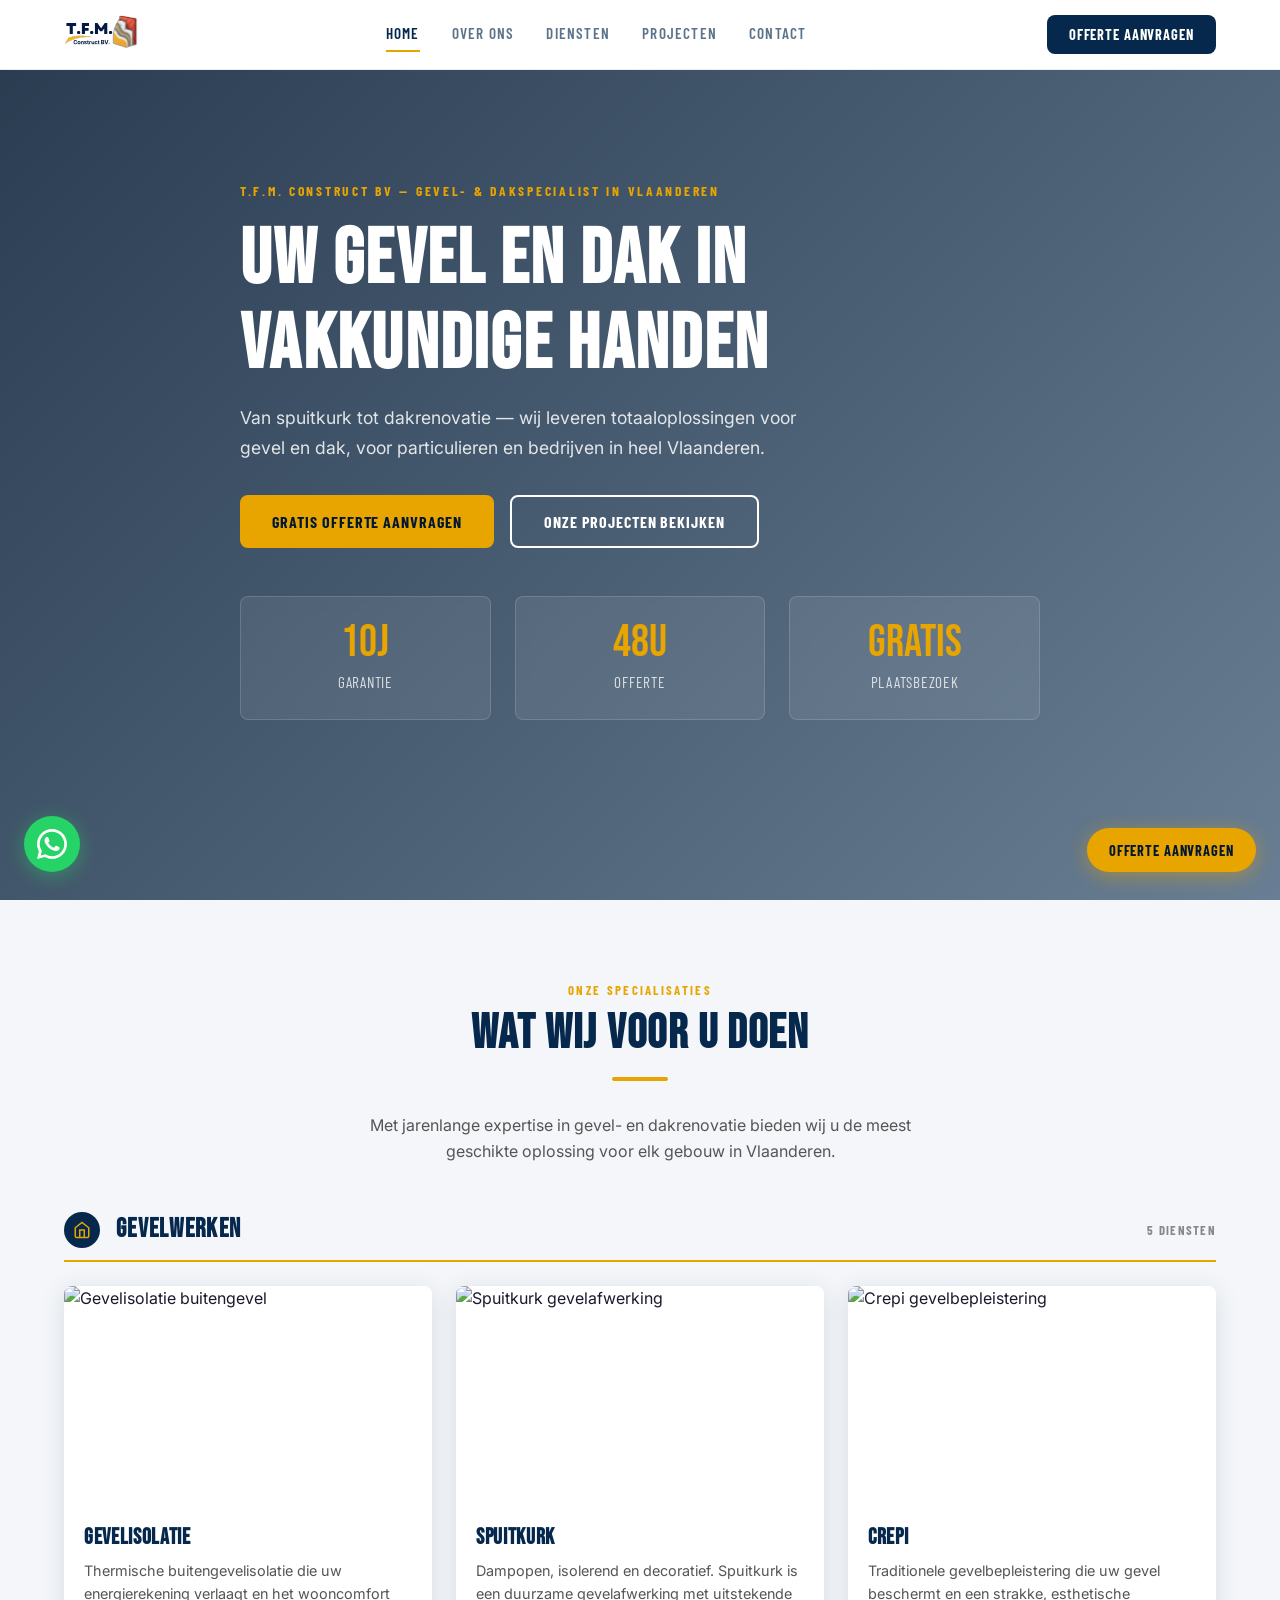
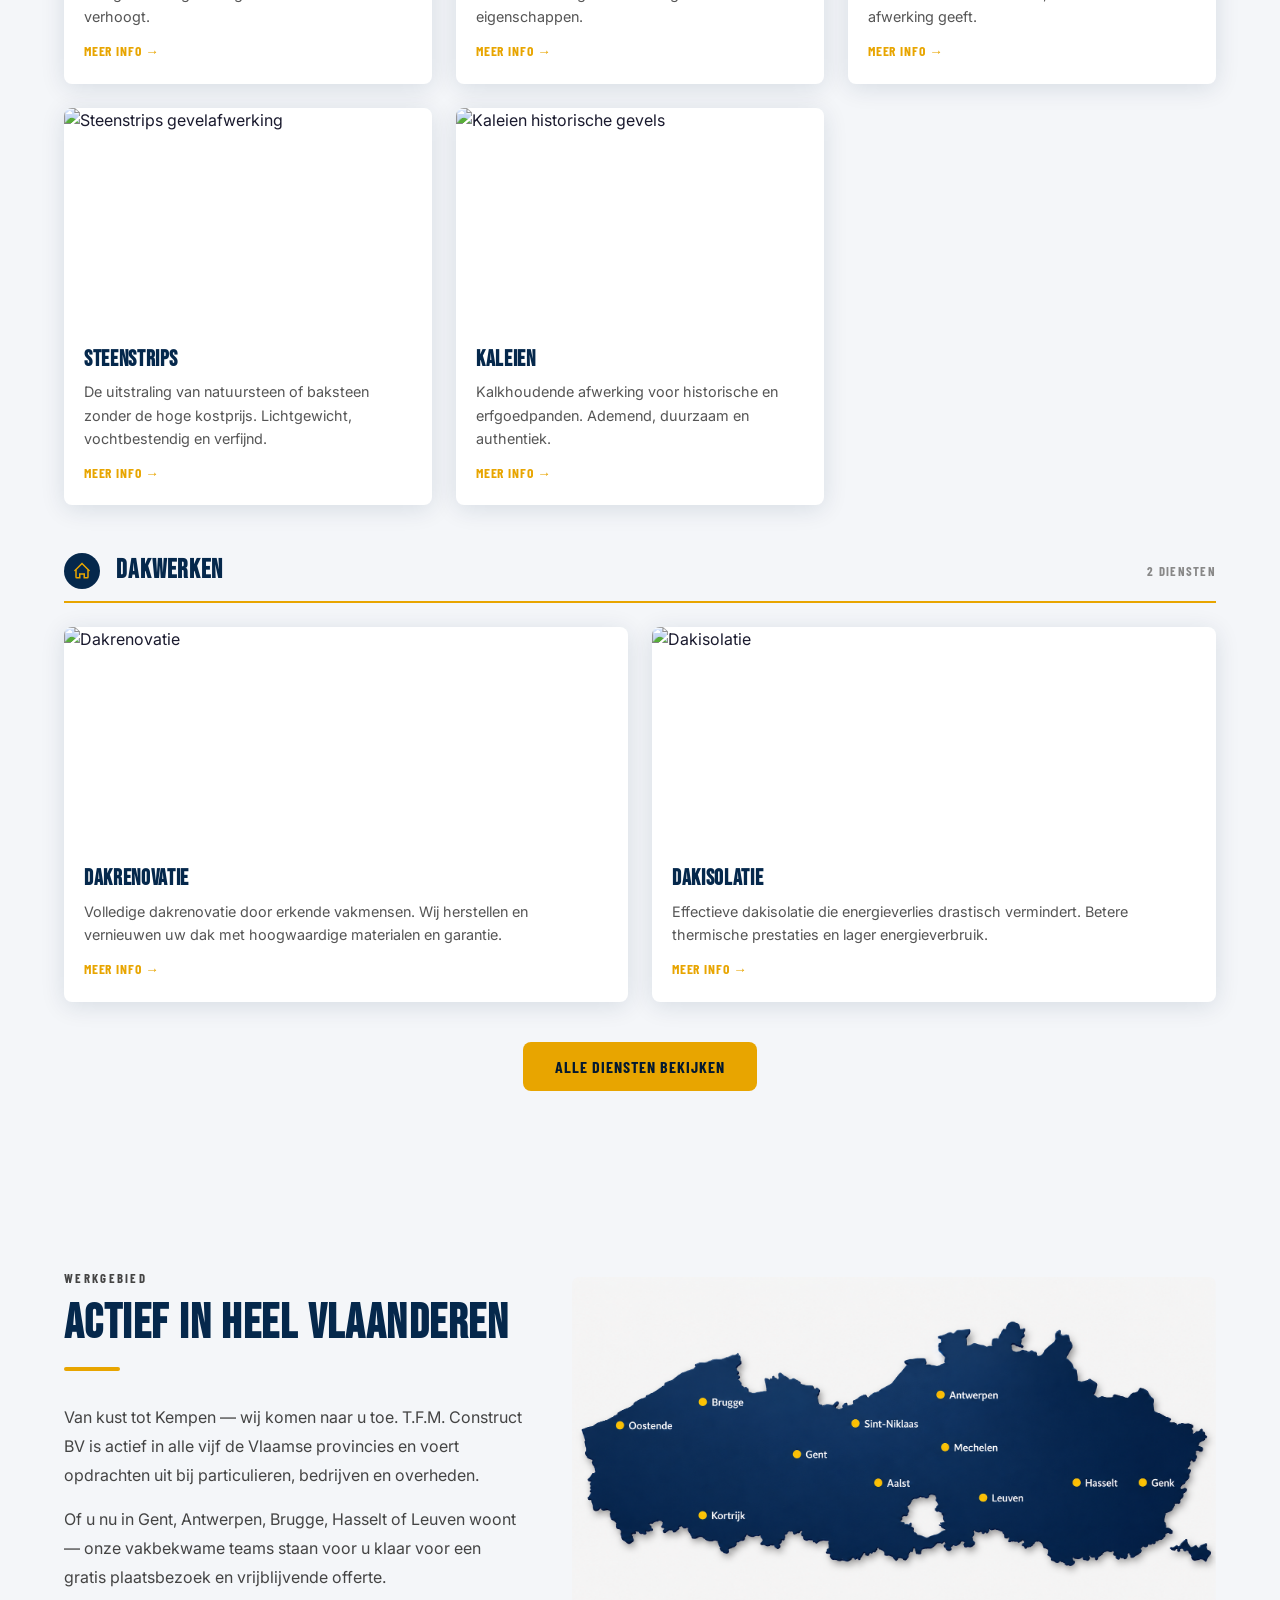
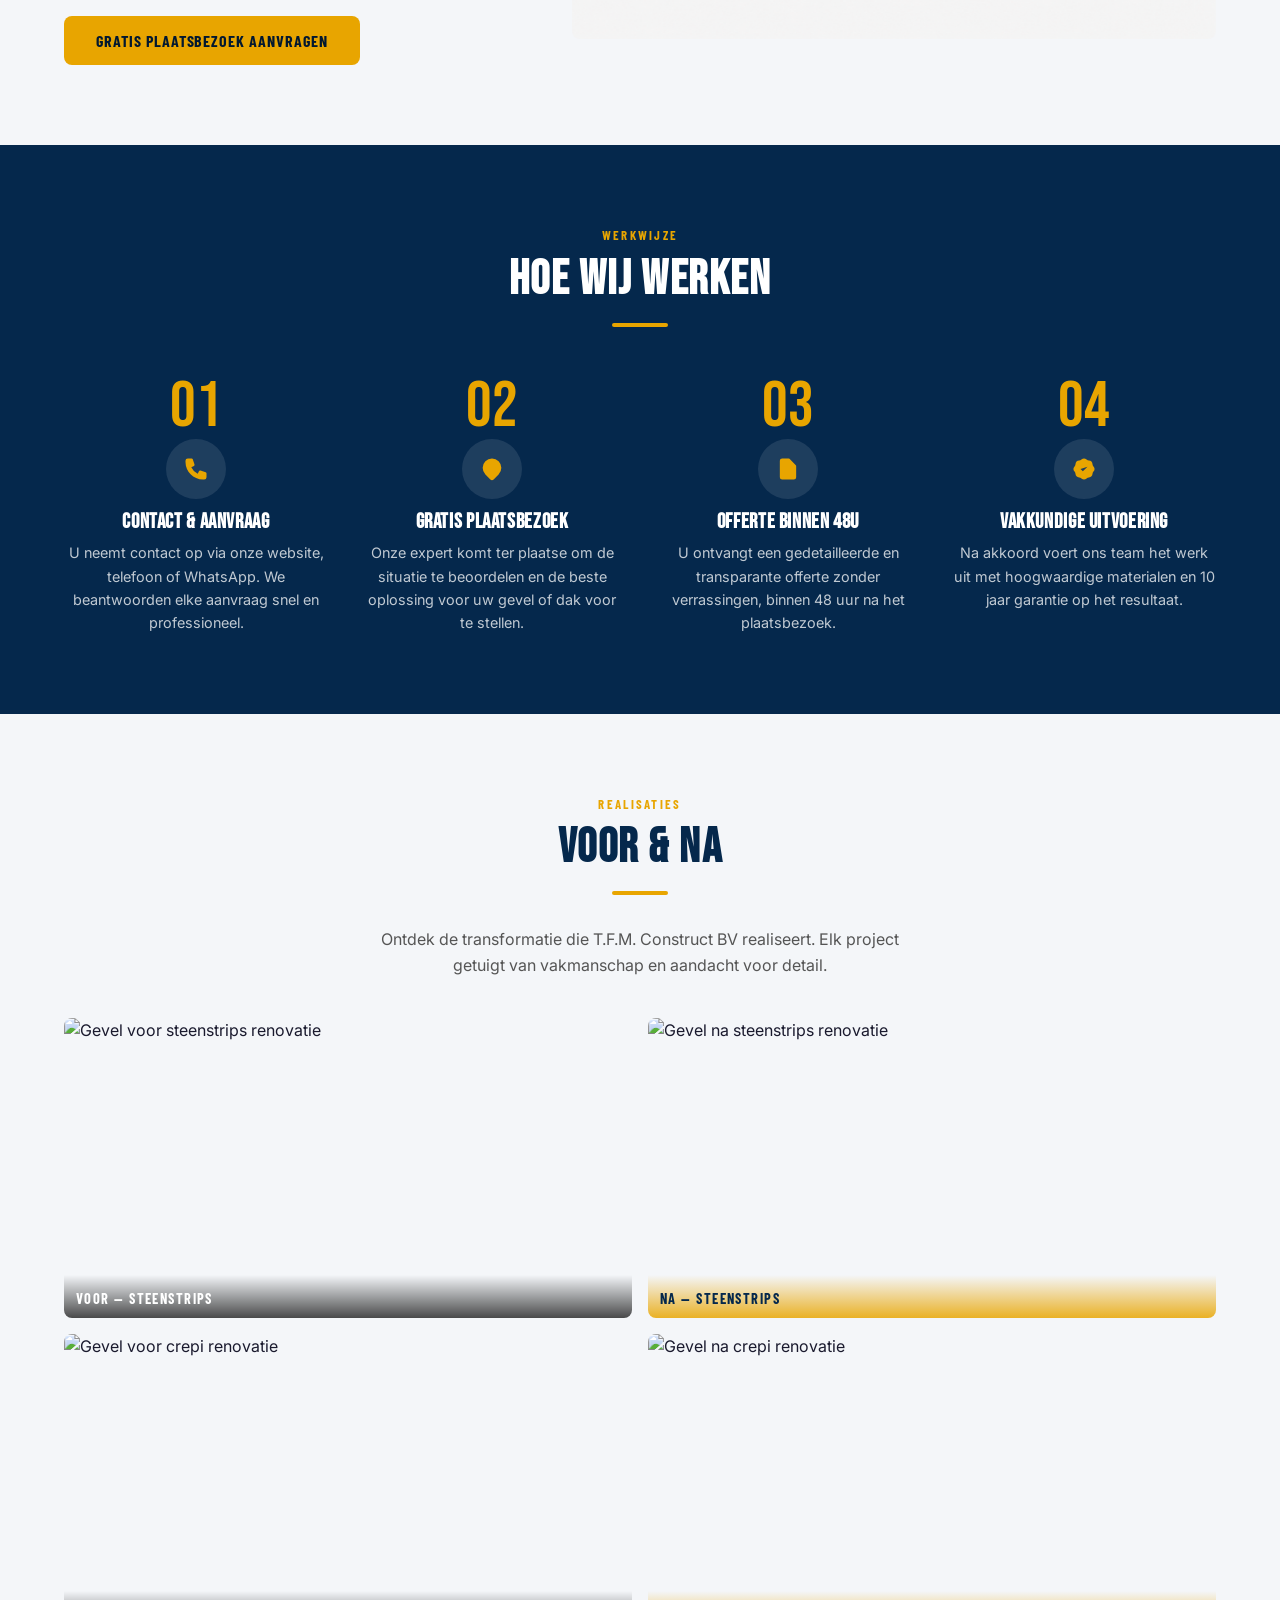
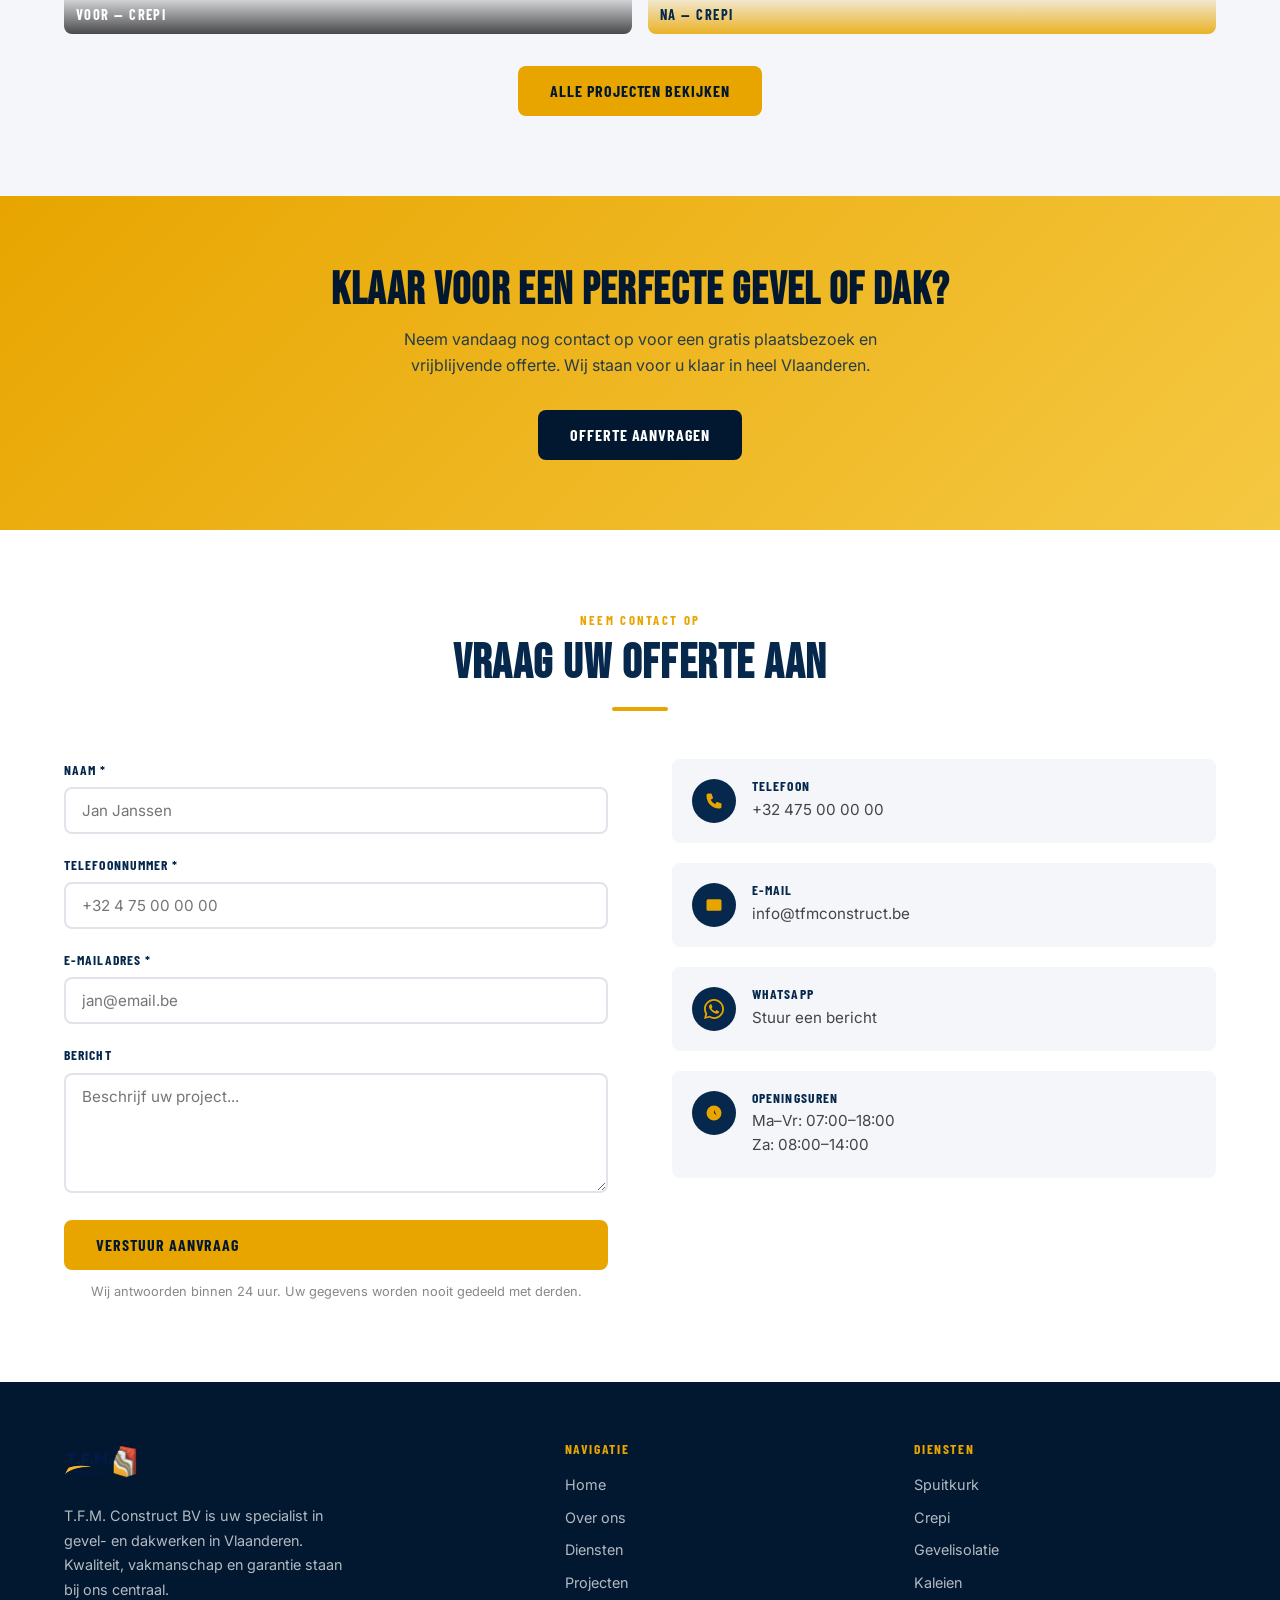
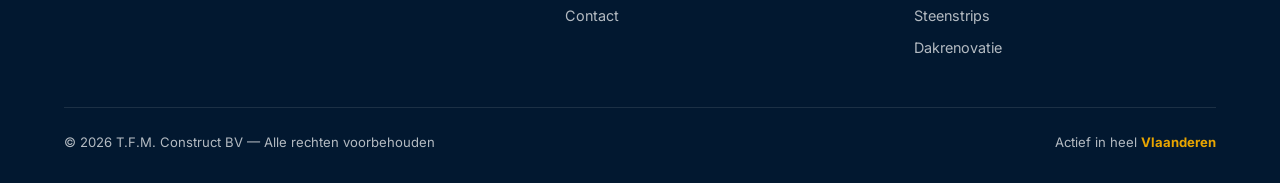
==== index.html @ 532bb40f "Remove ETICS section; update homepage crepi+steenstrips voor/na photos" ====
<!DOCTYPE html>
<html lang="nl">
<head>
  <meta charset="UTF-8">
  <meta name="viewport" content="width=device-width,initial-scale=1">
  <title>T.F.M. Construct BV — Gevel- en Dakwerken in Vlaanderen | Spuitkurk, Crepi, Dakrenovatie</title>
  <meta name="description" content="T.F.M. Construct BV is uw specialist in gevel- en dakwerken in Vlaanderen. Spuitkurk, crepi, gevelisolatie, dakrenovatie en dakisolatie met 10 jaar garantie. Gratis plaatsbezoek.">
  <link rel="canonical" href="https://tfmconstruct.be/">

  <!-- Open Graph -->
  <meta property="og:type" content="website">
  <meta property="og:title" content="T.F.M. Construct BV — Gevelwerken in Vlaanderen">
  <meta property="og:description" content="Specialist in gevel- en dakwerken: spuitkurk, crepi, gevelisolatie, dakrenovatie en dakisolatie. Actief in heel Vlaanderen. Gratis plaatsbezoek en offerte binnen 48u.">
  <meta property="og:image" content="https://raw.githubusercontent.com/vikabaranecz-ui/Tim/main/ChatGPT%20Image%20Jun%204%2C%202026%20at%2012_41_10%20AM.png">
  <meta property="og:url" content="https://tfmconstruct.be/">

  <!-- Geo -->
  <meta name="geo.region" content="BE-VLG">
  <meta name="geo.placename" content="Vlaanderen">
  <meta name="ICBM" content="51.0,4.0">

  <!-- Preload hero -->
  <link rel="preload" as="image" href="https://raw.githubusercontent.com/vikabaranecz-ui/Tim/main/ChatGPT%20Image%20Jun%204%2C%202026%20at%2012_41_10%20AM.png">
  <link rel="preconnect" href="https://fonts.googleapis.com">
  <link rel="preconnect" href="https://fonts.gstatic.com" crossorigin>

  <link rel="stylesheet" href="style.css">

  <!-- Schema.org LocalBusiness -->
  <script type="application/ld+json">
  {
    "@context": "https://schema.org",
    "@type": "LocalBusiness",
    "name": "T.F.M. Construct BV",
    "description": "Specialist in gevel- en dakwerken: spuitkurk, crepi, gevelisolatie, kaleien, steenstrips, dakrenovatie en dakisolatie. Actief in heel Vlaanderen.",
    "url": "https://tfmconstruct.be",
    "telephone": "+3247500000",
    "email": "info@tfmconstruct.be",
    "address": {
      "@type": "PostalAddress",
      "addressRegion": "Vlaanderen",
      "addressCountry": "BE"
    },
    "areaServed": {
      "@type": "AdministrativeArea",
      "name": "Vlaanderen"
    },
    "hasOfferCatalog": {
      "@type": "OfferCatalog",
      "name": "Gevelwerken",
      "itemListElement": [
        {"@type":"Offer","itemOffered":{"@type":"Service","name":"Spuitkurk"}},
        {"@type":"Offer","itemOffered":{"@type":"Service","name":"Crepi"}},
        {"@type":"Offer","itemOffered":{"@type":"Service","name":"Gevelisolatie"}},
        {"@type":"Offer","itemOffered":{"@type":"Service","name":"Kaleien"}}
      ]
    }
  }
  </script>
</head>
<body>

<!-- ===== NAVIGATION ===== -->
<nav class="nav" role="navigation" aria-label="Hoofdnavigatie">
  <div class="nav-inner">
    <a href="index.html" aria-label="T.F.M. Construct BV — Home">
      <img src="logo.svg" class="logo-img" alt="T.F.M. Construct BV" width="160" height="90">
    </a>
    <div class="nav-links">
      <a href="index.html" class="active">Home</a>
      <a href="over-ons.html">Over ons</a>
      <a href="diensten.html">Diensten</a>
      <a href="projecten.html">Projecten</a>
      <a href="contact.html">Contact</a>
    </div>
    <a href="contact.html" class="nav-cta">Offerte aanvragen</a>
    <button class="hamburger" aria-label="Menu openen" aria-expanded="false">
      <span></span><span></span><span></span>
    </button>
  </div>
</nav>

<!-- Mobile Menu -->
<div class="mobile-menu" role="dialog" aria-modal="true" aria-label="Mobiel menu">
  <a href="index.html" class="active">Home</a>
  <a href="over-ons.html">Over ons</a>
  <a href="diensten.html">Diensten</a>
  <a href="projecten.html">Projecten</a>
  <a href="contact.html">Contact</a>
  <a href="contact.html" class="btn-primary">Offerte aanvragen</a>
</div>

<!-- ===== HERO ===== -->
<section class="hero" id="top">
  <div class="hero-bg" style="background-image:url('https://raw.githubusercontent.com/vikabaranecz-ui/Tim/main/ChatGPT%20Image%20Jun%204%2C%202026%20at%2012_41_10%20AM.png')"></div>
  <div class="hero-overlay"></div>
  <div class="si hero-content">
    <p class="hero-label">T.F.M. Construct BV — Gevel- &amp; Dakspecialist in Vlaanderen</p>
    <h1>Uw gevel en dak in vakkundige handen</h1>
    <p class="hero-sub">Van spuitkurk tot dakrenovatie — wij leveren totaaloplossingen voor gevel en dak, voor particulieren en bedrijven in heel Vlaanderen.</p>
    <div class="hero-btns">
      <a href="contact.html" class="btn-primary">Gratis offerte aanvragen</a>
      <a href="projecten.html" class="btn-outline">Onze projecten bekijken</a>
    </div>
    <div class="stats">
      <div class="stat-card">
        <div class="stat-num">10j</div>
        <div class="stat-txt">Garantie</div>
      </div>
      <div class="stat-card">
        <div class="stat-num">48u</div>
        <div class="stat-txt">Offerte</div>
      </div>
      <div class="stat-card">
        <div class="stat-num">Gratis</div>
        <div class="stat-txt">Plaatsbezoek</div>
      </div>
    </div>
  </div>
</section>

<!-- ===== DIENSTEN PREVIEW ===== -->
<section id="diensten" style="background:var(--off)">
  <div class="si">
    <div class="section-center reveal">
      <p class="section-label">Onze specialisaties</p>
      <h2 class="section-title">Wat wij voor u doen</h2>
      <div class="gold-line"></div>
      <p style="color:#555;max-width:600px;margin:0 auto">Met jarenlange expertise in gevel- en dakrenovatie bieden wij u de meest geschikte oplossing voor elk gebouw in Vlaanderen.</p>
    </div>

    <!-- Gevelwerken -->
    <div class="services-group reveal">
      <div class="services-group-header">
        <div class="group-icon">
          <svg viewBox="0 0 24 24" xmlns="http://www.w3.org/2000/svg"><path d="M3 9l9-7 9 7v11a2 2 0 01-2 2H5a2 2 0 01-2-2z"/><polyline points="9 22 9 12 15 12 15 22"/></svg>
        </div>
        <h3>Gevelwerken</h3>
        <span class="group-count">5 diensten</span>
      </div>
      <div class="services-grid">
        <a href="diensten.html#gevelisolatie" class="service-card reveal" style="transition-delay:.05s">
          <div class="service-card-img" data-lb>
            <img src="https://raw.githubusercontent.com/vikabaranecz-ui/Tim/main/isolatie%20plasteren.png" alt="Gevelisolatie buitengevel" width="300" height="220" loading="lazy">
          </div>
          <div class="service-card-body">
            <h3>Gevelisolatie</h3>
            <p>Thermische buitengevelisolatie die uw energierekening verlaagt en het wooncomfort verhoogt.</p>
            <span class="service-card-link">Meer info &rarr;</span>
          </div>
        </a>
        <a href="diensten.html#spuitkurk" class="service-card reveal" style="transition-delay:.1s">
          <div class="service-card-img" data-lb>
            <img src="https://raw.githubusercontent.com/vikabaranecz-ui/Tim/main/spuitkurk6.jpg" alt="Spuitkurk gevelafwerking" width="300" height="220" loading="lazy">
          </div>
          <div class="service-card-body">
            <h3>Spuitkurk</h3>
            <p>Dampopen, isolerend en decoratief. Spuitkurk is een duurzame gevelafwerking met uitstekende eigenschappen.</p>
            <span class="service-card-link">Meer info &rarr;</span>
          </div>
        </a>
        <a href="diensten.html#crepi" class="service-card reveal" style="transition-delay:.15s">
          <div class="service-card-img" data-lb>
            <img src="https://raw.githubusercontent.com/vikabaranecz-ui/Tim/main/crepi%20diesten.png" alt="Crepi gevelbepleistering" width="300" height="220" loading="lazy">
          </div>
          <div class="service-card-body">
            <h3>Crepi</h3>
            <p>Traditionele gevelbepleistering die uw gevel beschermt en een strakke, esthetische afwerking geeft.</p>
            <span class="service-card-link">Meer info &rarr;</span>
          </div>
        </a>
        <a href="diensten.html#steenstrips" class="service-card reveal" style="transition-delay:.2s">
          <div class="service-card-img" data-lb>
            <img src="https://raw.githubusercontent.com/vikabaranecz-ui/Tim/main/steenstrips_proses.jpg.png" alt="Steenstrips gevelafwerking" width="300" height="220" loading="lazy">
          </div>
          <div class="service-card-body">
            <h3>Steenstrips</h3>
            <p>De uitstraling van natuursteen of baksteen zonder de hoge kostprijs. Lichtgewicht, vochtbestendig en verfijnd.</p>
            <span class="service-card-link">Meer info &rarr;</span>
          </div>
        </a>
        <a href="diensten.html#kaleien" class="service-card reveal" style="transition-delay:.25s">
          <div class="service-card-img" data-lb>
            <img src="https://raw.githubusercontent.com/vikabaranecz-ui/Tim/main/Kaleien" alt="Kaleien historische gevels" width="300" height="220" loading="lazy">
          </div>
          <div class="service-card-body">
            <h3>Kaleien</h3>
            <p>Kalkhoudende afwerking voor historische en erfgoedpanden. Ademend, duurzaam en authentiek.</p>
            <span class="service-card-link">Meer info &rarr;</span>
          </div>
        </a>
      </div>
    </div>

    <!-- Dakwerken -->
    <div class="services-group reveal" style="margin-top:3rem">
      <div class="services-group-header">
        <div class="group-icon">
          <svg viewBox="0 0 24 24" xmlns="http://www.w3.org/2000/svg"><path d="M2 12L12 2l10 10"/><path d="M4 10v10a1 1 0 001 1h4v-5h6v5h4a1 1 0 001-1V10"/></svg>
        </div>
        <h3>Dakwerken</h3>
        <span class="group-count">2 diensten</span>
      </div>
      <div class="services-grid two-col">
        <a href="diensten.html#dakrenovatie" class="service-card reveal" style="transition-delay:.05s">
          <div class="service-card-img" data-lb>
            <img src="https://raw.githubusercontent.com/vikabaranecz-ui/Tim/main/ChatGPT%20Image%20Jun%204%2C%202026%20at%2012_37_25%20AM.png" alt="Dakrenovatie" width="300" height="220" loading="lazy">
          </div>
          <div class="service-card-body">
            <h3>Dakrenovatie</h3>
            <p>Volledige dakrenovatie door erkende vakmensen. Wij herstellen en vernieuwen uw dak met hoogwaardige materialen en garantie.</p>
            <span class="service-card-link">Meer info &rarr;</span>
          </div>
        </a>
        <a href="diensten.html#dakisolatie" class="service-card reveal" style="transition-delay:.1s">
          <div class="service-card-img" data-lb>
            <img src="https://raw.githubusercontent.com/vikabaranecz-ui/Tim/main/ChatGPT%20Image%20Jan%2029%2C%202026%20at%2010_46_54%20AM.png" alt="Dakisolatie" width="300" height="220" loading="lazy">
          </div>
          <div class="service-card-body">
            <h3>Dakisolatie</h3>
            <p>Effectieve dakisolatie die energieverlies drastisch vermindert. Betere thermische prestaties en lager energieverbruik.</p>
            <span class="service-card-link">Meer info &rarr;</span>
          </div>
        </a>
      </div>
    </div>

    <div style="text-align:center;margin-top:2.5rem">
      <a href="diensten.html" class="btn-primary">Alle diensten bekijken</a>
    </div>
  </div>
</section>

<!-- ===== FLANDERS MAP ===== -->
<section class="map-section">
  <div class="si">
    <div class="map-wrap">
      <div class="map-text reveal">
        <p class="section-label">Werkgebied</p>
        <h2 class="section-title">Actief in heel Vlaanderen</h2>
        <div class="gold-line left"></div>
        <p>Van kust tot Kempen &mdash; wij komen naar u toe. T.F.M. Construct BV is actief in alle vijf de Vlaamse provincies en voert opdrachten uit bij particulieren, bedrijven en overheden.</p>
        <p style="margin-top:1rem">Of u nu in Gent, Antwerpen, Brugge, Hasselt of Leuven woont &mdash; onze vakbekwame teams staan voor u klaar voor een gratis plaatsbezoek en vrijblijvende offerte.</p>
        <a href="contact.html" class="btn-primary" style="margin-top:1.5rem;display:inline-flex">Gratis plaatsbezoek aanvragen</a>
      </div>
      <div class="map-svg-wrap reveal-r" style="position:relative">
        <div class="map-inner-wrap">
          <img src="map-flanders.svg" alt="Kaart van Vlaanderen" style="width:100%;height:auto;border-radius:8px;display:block">
        </div>
        <div class="map-tooltip" role="tooltip"></div>
      </div>
    </div>
  </div>
</section>

<!-- ===== HOE WIJ WERKEN ===== -->
<section class="process-section">
  <div class="si">
    <div class="section-center reveal">
      <p class="section-label" style="color:var(--gold)">Werkwijze</p>
      <h2 class="section-title light">Hoe wij werken</h2>
      <div class="gold-line"></div>
    </div>
    <div class="process-grid">
      <div class="process-step reveal" style="transition-delay:.05s">
        <div class="step-num">01</div>
        <div class="step-icon">
          <svg viewBox="0 0 24 24" xmlns="http://www.w3.org/2000/svg"><path d="M3 5a2 2 0 012-2h3.28a1 1 0 01.948.684l1.498 4.493a1 1 0 01-.502 1.21l-2.257 1.13a11.042 11.042 0 005.516 5.516l1.13-2.257a1 1 0 011.21-.502l4.493 1.498a1 1 0 01.684.949V19a2 2 0 01-2 2h-1C9.716 21 3 14.284 3 6V5z"/></svg>
        </div>
        <h3>Contact &amp; Aanvraag</h3>
        <p>U neemt contact op via onze website, telefoon of WhatsApp. We beantwoorden elke aanvraag snel en professioneel.</p>
      </div>
      <div class="process-step reveal" style="transition-delay:.1s">
        <div class="step-num">02</div>
        <div class="step-icon">
          <svg viewBox="0 0 24 24" xmlns="http://www.w3.org/2000/svg"><path d="M17.657 16.657L13.414 20.9a1.998 1.998 0 01-2.827 0l-4.244-4.243a8 8 0 1111.314 0z"/><path d="M15 11a3 3 0 11-6 0 3 3 0 016 0z"/></svg>
        </div>
        <h3>Gratis Plaatsbezoek</h3>
        <p>Onze expert komt ter plaatse om de situatie te beoordelen en de beste oplossing voor uw gevel of dak voor te stellen.</p>
      </div>
      <div class="process-step reveal" style="transition-delay:.15s">
        <div class="step-num">03</div>
        <div class="step-icon">
          <svg viewBox="0 0 24 24" xmlns="http://www.w3.org/2000/svg"><path d="M9 12h6m-6 4h6m2 5H7a2 2 0 01-2-2V5a2 2 0 012-2h5.586a1 1 0 01.707.293l5.414 5.414a1 1 0 01.293.707V19a2 2 0 01-2 2z"/></svg>
        </div>
        <h3>Offerte binnen 48u</h3>
        <p>U ontvangt een gedetailleerde en transparante offerte zonder verrassingen, binnen 48 uur na het plaatsbezoek.</p>
      </div>
      <div class="process-step reveal" style="transition-delay:.2s">
        <div class="step-num">04</div>
        <div class="step-icon">
          <svg viewBox="0 0 24 24" xmlns="http://www.w3.org/2000/svg"><path d="M9 12l2 2 4-4M7.835 4.697a3.42 3.42 0 001.946-.806 3.42 3.42 0 014.438 0 3.42 3.42 0 001.946.806 3.42 3.42 0 013.138 3.138 3.42 3.42 0 00.806 1.946 3.42 3.42 0 010 4.438 3.42 3.42 0 00-.806 1.946 3.42 3.42 0 01-3.138 3.138 3.42 3.42 0 00-1.946.806 3.42 3.42 0 01-4.438 0 3.42 3.42 0 00-1.946-.806 3.42 3.42 0 01-3.138-3.138 3.42 3.42 0 00-.806-1.946 3.42 3.42 0 010-4.438 3.42 3.42 0 00.806-1.946 3.42 3.42 0 013.138-3.138z"/></svg>
        </div>
        <h3>Vakkundige Uitvoering</h3>
        <p>Na akkoord voert ons team het werk uit met hoogwaardige materialen en 10 jaar garantie op het resultaat.</p>
      </div>
    </div>
  </div>
</section>

<!-- ===== VOOR & NA PREVIEW ===== -->
<section style="background:var(--off)">
  <div class="si">
    <div class="section-center reveal">
      <p class="section-label">Realisaties</p>
      <h2 class="section-title">Voor &amp; Na</h2>
      <div class="gold-line"></div>
      <p style="color:#555;max-width:560px;margin:0 auto">Ontdek de transformatie die T.F.M. Construct BV realiseert. Elk project getuigt van vakmanschap en aandacht voor detail.</p>
    </div>
    <div style="display:grid;grid-template-columns:repeat(2,1fr);gap:1rem;margin-top:2.5rem">
      <div class="reveal" style="position:relative;border-radius:8px;overflow:hidden">
        <img src="https://raw.githubusercontent.com/vikabaranecz-ui/Tim/main/steenstrips_voor.JPG"
             alt="Gevel voor steenstrips renovatie" width="580" height="380" loading="lazy" style="width:100%;height:300px;object-fit:cover;object-position:center top;display:block">
        <div class="vn-label">Voor — Steenstrips</div>
      </div>
      <div class="reveal-r" style="position:relative;border-radius:8px;overflow:hidden">
        <img src="https://raw.githubusercontent.com/vikabaranecz-ui/Tim/main/steenstrips_na2.JPG"
             alt="Gevel na steenstrips renovatie" width="580" height="380" loading="lazy" style="width:100%;height:300px;object-fit:cover;object-position:center top;display:block">
        <div class="vn-label" style="background:linear-gradient(transparent,rgba(232,165,0,.85));color:var(--navy)">Na — Steenstrips</div>
      </div>
      <div class="reveal" style="position:relative;border-radius:8px;overflow:hidden">
        <img src="https://raw.githubusercontent.com/vikabaranecz-ui/Tim/main/crepi_voor.jpeg"
             alt="Gevel voor crepi renovatie" width="580" height="380" loading="lazy" style="width:100%;height:300px;object-fit:cover;object-position:center top;display:block">
        <div class="vn-label">Voor — Crepi</div>
      </div>
      <div class="reveal-r" style="position:relative;border-radius:8px;overflow:hidden">
        <img src="https://raw.githubusercontent.com/vikabaranecz-ui/Tim/main/crepi_na.png"
             alt="Gevel na crepi renovatie" width="580" height="380" loading="lazy" style="width:100%;height:300px;object-fit:cover;object-position:center top;display:block">
        <div class="vn-label" style="background:linear-gradient(transparent,rgba(232,165,0,.85));color:var(--navy)">Na — Crepi</div>
      </div>
    </div>
    <div style="text-align:center;margin-top:2rem">
      <a href="projecten.html" class="btn-primary">Alle projecten bekijken</a>
    </div>
  </div>
</section>

<!-- ===== CTA BANNER ===== -->
<section class="cta-banner">
  <div class="si reveal">
    <h2>Klaar voor een perfecte gevel of dak?</h2>
    <p>Neem vandaag nog contact op voor een gratis plaatsbezoek en vrijblijvende offerte. Wij staan voor u klaar in heel Vlaanderen.</p>
    <a href="contact.html" class="btn-primary">Offerte aanvragen</a>
  </div>
</section>

<!-- ===== CONTACT ===== -->
<section id="contact" class="contact-section">
  <div class="si">
    <div class="section-center reveal">
      <p class="section-label">Neem contact op</p>
      <h2 class="section-title">Vraag uw offerte aan</h2>
      <div class="gold-line"></div>
    </div>
    <div class="contact-grid">
      <div class="reveal">
        <form class="contact-form" novalidate>
          <div class="form-group">
            <label for="naam">Naam *</label>
            <input type="text" id="naam" name="naam" placeholder="Jan Janssen" required>
          </div>
          <div class="form-group">
            <label for="tel">Telefoonnummer *</label>
            <input type="tel" id="tel" name="tel" placeholder="+32 4 75 00 00 00" required>
          </div>
          <div class="form-group">
            <label for="email">E-mailadres *</label>
            <input type="email" id="email" name="email" placeholder="jan@email.be" required>
          </div>
          <div class="form-group">
            <label for="bericht">Bericht</label>
            <textarea id="bericht" name="bericht" placeholder="Beschrijf uw project..."></textarea>
          </div>
          <button type="submit" class="btn-primary form-submit">Verstuur aanvraag</button>
          <p class="form-note">Wij antwoorden binnen 24 uur. Uw gegevens worden nooit gedeeld met derden.</p>
        </form>
      </div>
      <div class="contact-info reveal-r">
        <div class="info-card">
          <div class="info-icon">
            <svg viewBox="0 0 24 24" xmlns="http://www.w3.org/2000/svg"><path d="M3 5a2 2 0 012-2h3.28a1 1 0 01.948.684l1.498 4.493a1 1 0 01-.502 1.21l-2.257 1.13a11.042 11.042 0 005.516 5.516l1.13-2.257a1 1 0 011.21-.502l4.493 1.498a1 1 0 01.684.949V19a2 2 0 01-2 2h-1C9.716 21 3 14.284 3 6V5z"/></svg>
          </div>
          <div>
            <h4>Telefoon</h4>
            <a href="tel:+3247500000">+32 475 00 00 00</a>
          </div>
        </div>
        <div class="info-card">
          <div class="info-icon">
            <svg viewBox="0 0 24 24" xmlns="http://www.w3.org/2000/svg"><path d="M3 8l7.89 5.26a2 2 0 002.22 0L21 8M5 19h14a2 2 0 002-2V7a2 2 0 00-2-2H5a2 2 0 00-2 2v10a2 2 0 002 2z"/></svg>
          </div>
          <div>
            <h4>E-mail</h4>
            <a href="mailto:info@tfmconstruct.be">info@tfmconstruct.be</a>
          </div>
        </div>
        <div class="info-card">
          <div class="info-icon">
            <svg viewBox="0 0 24 24" xmlns="http://www.w3.org/2000/svg"><path d="M17.472 14.382c-.297-.149-1.758-.867-2.03-.967-.273-.099-.471-.148-.67.15-.197.297-.767.966-.94 1.164-.173.199-.347.223-.644.075-.297-.15-1.255-.463-2.39-1.475-.883-.788-1.48-1.761-1.653-2.059-.173-.297-.018-.458.13-.606.134-.133.298-.347.446-.52.149-.174.198-.298.298-.497.099-.198.05-.371-.025-.52-.075-.149-.669-1.612-.916-2.207-.242-.579-.487-.5-.669-.51-.173-.008-.371-.01-.57-.01-.198 0-.52.074-.792.372-.272.297-1.04 1.016-1.04 2.479 0 1.462 1.065 2.875 1.213 3.074.149.198 2.096 3.2 5.077 4.487.709.306 1.262.489 1.694.625.712.227 1.36.195 1.871.118.571-.085 1.758-.719 2.006-1.413.248-.694.248-1.289.173-1.413-.074-.124-.272-.198-.57-.347z"/><path d="M12 0C5.373 0 0 5.373 0 12c0 2.115.549 4.1 1.51 5.83L.057 24l6.304-1.654A11.954 11.954 0 0012 24c6.627 0 12-5.373 12-12S18.627 0 12 0zm0 21.818a9.817 9.817 0 01-5.012-1.375l-.36-.213-3.732.979.997-3.64-.235-.374A9.818 9.818 0 012.182 12C2.182 6.57 6.57 2.182 12 2.182 17.43 2.182 21.818 6.57 21.818 12c0 5.43-4.388 9.818-9.818 9.818z"/></svg>
          </div>
          <div>
            <h4>WhatsApp</h4>
            <a href="https://wa.me/3247500000" target="_blank" rel="noopener">Stuur een bericht</a>
          </div>
        </div>
        <div class="info-card">
          <div class="info-icon">
            <svg viewBox="0 0 24 24" xmlns="http://www.w3.org/2000/svg"><path d="M12 8v4l3 3m6-3a9 9 0 11-18 0 9 9 0 0118 0z"/></svg>
          </div>
          <div>
            <h4>Openingsuren</h4>
            <p>Ma&ndash;Vr: 07:00&ndash;18:00<br>Za: 08:00&ndash;14:00</p>
          </div>
        </div>
      </div>
    </div>
  </div>
</section>

<!-- ===== FOOTER ===== -->
<footer class="footer">
  <div class="si">
    <div class="footer-grid">
      <div class="footer-brand">
        <img src="logo.svg" class="logo-img" alt="T.F.M. Construct BV" width="160" height="90" loading="lazy">
        <p>T.F.M. Construct BV is uw specialist in gevel- en dakwerken in Vlaanderen. Kwaliteit, vakmanschap en garantie staan bij ons centraal.</p>
      </div>
      <div>
        <h4>Navigatie</h4>
        <nav class="footer-links" aria-label="Voettekst navigatie">
          <a href="index.html">Home</a>
          <a href="over-ons.html">Over ons</a>
          <a href="diensten.html">Diensten</a>
          <a href="projecten.html">Projecten</a>
          <a href="contact.html">Contact</a>
        </nav>
      </div>
      <div>
        <h4>Diensten</h4>
        <nav class="footer-links" aria-label="Diensten navigatie">
          <a href="diensten.html#spuitkurk">Spuitkurk</a>
          <a href="diensten.html#crepi">Crepi</a>
          <a href="diensten.html#gevelisolatie">Gevelisolatie</a>
          <a href="diensten.html#kaleien">Kaleien</a>
          <a href="diensten.html#steenstrips">Steenstrips</a>
          <a href="diensten.html#dakrenovatie">Dakrenovatie</a>
        </nav>
      </div>
    </div>
    <div class="footer-bottom">
      <p>&copy; 2026 T.F.M. Construct BV &mdash; Alle rechten voorbehouden</p>
      <p>Actief in heel <strong style="color:var(--gold)">Vlaanderen</strong></p>
    </div>
  </div>
</footer>

<!-- WhatsApp Float -->
<a href="https://wa.me/3247500000" class="wa-float" target="_blank" rel="noopener" aria-label="WhatsApp">
  <svg viewBox="0 0 24 24" xmlns="http://www.w3.org/2000/svg"><path d="M17.472 14.382c-.297-.149-1.758-.867-2.03-.967-.273-.099-.471-.148-.67.15-.197.297-.767.966-.94 1.164-.173.199-.347.223-.644.075-.297-.15-1.255-.463-2.39-1.475-.883-.788-1.48-1.761-1.653-2.059-.173-.297-.018-.458.13-.606.134-.133.298-.347.446-.52.149-.174.198-.298.298-.497.099-.198.05-.371-.025-.52-.075-.149-.669-1.612-.916-2.207-.242-.579-.487-.5-.669-.51-.173-.008-.371-.01-.57-.01-.198 0-.52.074-.792.372-.272.297-1.04 1.016-1.04 2.479 0 1.462 1.065 2.875 1.213 3.074.149.198 2.096 3.2 5.077 4.487.709.306 1.262.489 1.694.625.712.227 1.36.195 1.871.118.571-.085 1.758-.719 2.006-1.413.248-.694.248-1.289.173-1.413-.074-.124-.272-.198-.57-.347z"/><path d="M12 0C5.373 0 0 5.373 0 12c0 2.115.549 4.1 1.51 5.83L.057 24l6.304-1.654A11.954 11.954 0 0012 24c6.627 0 12-5.373 12-12S18.627 0 12 0zm0 21.818a9.817 9.817 0 01-5.012-1.375l-.36-.213-3.732.979.997-3.64-.235-.374A9.818 9.818 0 012.182 12C2.182 6.57 6.57 2.182 12 2.182 17.43 2.182 21.818 6.57 21.818 12c0 5.43-4.388 9.818-9.818 9.818z"/></svg>
</a>

<!-- Sticky CTA -->
<a href="contact.html" class="sticky-cta" aria-label="Offerte aanvragen">Offerte aanvragen</a>

<script src="main.js" defer></script>
</body>
</html>
---- style.css ----
/* ============================================================
   T.F.M. Construct BV — style.css
   ============================================================ */

/* ---------- Google Fonts ---------- */
@import url('https://fonts.googleapis.com/css2?family=Bebas+Neue&family=Barlow+Condensed:wght@400;600;700&family=Inter:wght@400;500;600&display=swap');

/* ---------- Reset ---------- */
*,*::before,*::after{box-sizing:border-box;margin:0;padding:0}
html{scroll-behavior:smooth;font-size:16px}
body{font-family:'Inter',sans-serif;color:#1a1a2e;background:#fff;line-height:1.6;overflow-x:hidden}
img{display:block;max-width:100%}
a{text-decoration:none;color:inherit}
ul{list-style:none}
button{cursor:pointer;border:none;background:none;font:inherit}

/* ---------- CSS Variables ---------- */
:root{
  --navy:#05284C;
  --navy-dk:#021830;
  --gold:#E8A500;
  --gold-lt:#F5C842;
  --white:#fff;
  --off:#F4F6F9;
  --radius:8px;
  --shadow:0 4px 24px rgba(5,40,76,.12);
  --transition:.3s ease;
}

/* ---------- Typography ---------- */
h1,h2,h3,h4{font-family:'Bebas Neue',sans-serif;line-height:1.1;letter-spacing:.03em}
.section-label{font-family:'Barlow Condensed',sans-serif;font-weight:700;font-size:.8rem;letter-spacing:.18em;text-transform:uppercase;color:var(--gold);margin-bottom:.5rem}
.section-title{font-family:'Bebas Neue',sans-serif;font-size:clamp(2rem,4vw,3rem);color:var(--navy);margin-bottom:1rem}
.section-title.light{color:var(--white)}
.gold-line{width:56px;height:4px;background:var(--gold);border-radius:2px;margin:0 auto 2rem}
.gold-line.left{margin-left:0}

/* ---------- Layout ---------- */
.si{max-width:1200px;margin:0 auto;padding:0 24px}
section{padding:80px 0}
.section-center{text-align:center}

/* ---------- Buttons ---------- */
.btn-primary{display:inline-flex;align-items:center;gap:.5rem;font-family:'Barlow Condensed',sans-serif;font-weight:700;font-size:1rem;letter-spacing:.06em;text-transform:uppercase;background:var(--gold);color:var(--navy-dk);padding:.75rem 2rem;border-radius:var(--radius);transition:background var(--transition),transform var(--transition),box-shadow var(--transition)}
.btn-primary:hover{background:var(--gold-lt);transform:translateY(-2px);box-shadow:0 8px 24px rgba(232,165,0,.35)}
.btn-outline{display:inline-flex;align-items:center;gap:.5rem;font-family:'Barlow Condensed',sans-serif;font-weight:700;font-size:1rem;letter-spacing:.06em;text-transform:uppercase;background:transparent;color:var(--white);padding:.75rem 2rem;border-radius:var(--radius);border:2px solid var(--white);transition:background var(--transition),color var(--transition),transform var(--transition)}
.btn-outline:hover{background:var(--white);color:var(--navy);transform:translateY(-2px)}
.btn-wa{display:inline-flex;align-items:center;gap:.6rem;font-family:'Barlow Condensed',sans-serif;font-weight:700;font-size:1rem;letter-spacing:.06em;text-transform:uppercase;background:#25D366;color:#fff;padding:.75rem 2rem;border-radius:var(--radius);transition:background var(--transition),transform var(--transition)}
.btn-wa:hover{background:#1ebe5a;transform:translateY(-2px)}
.btn-wa svg{width:20px;height:20px;fill:#fff;flex-shrink:0}

/* ---------- Navigation ---------- */
.nav{position:fixed;top:0;left:0;right:0;z-index:1000;height:70px;background:#fff;border-bottom:1px solid rgba(5,40,76,.08);display:flex;align-items:center;transition:box-shadow var(--transition)}
.nav.scrolled{box-shadow:0 2px 20px rgba(5,40,76,.12);border-bottom-color:transparent}
.nav-inner{max-width:1200px;width:100%;margin:0 auto;padding:0 24px;display:flex;align-items:center;justify-content:space-between}
.logo-img{height:46px;width:auto;max-width:140px}
.nav-links{display:flex;align-items:center;gap:2rem}
.nav-links a{font-family:'Barlow Condensed',sans-serif;font-weight:600;font-size:.95rem;letter-spacing:.08em;text-transform:uppercase;color:rgba(5,40,76,.65);transition:color var(--transition);padding:.25rem 0;border-bottom:2px solid transparent}
.nav-links a:hover,.nav-links a.active{color:var(--navy);border-bottom-color:var(--gold)}
.nav-cta{font-family:'Barlow Condensed',sans-serif;font-weight:700;font-size:.9rem;letter-spacing:.06em;text-transform:uppercase;background:var(--navy);color:#fff;padding:.5rem 1.4rem;border-radius:var(--radius);transition:background var(--transition)}
.nav-cta:hover{background:var(--navy-dk)}

/* Hamburger */
.hamburger{display:none;flex-direction:column;gap:5px;padding:4px;cursor:pointer;z-index:1100}
.hamburger span{display:block;width:24px;height:2px;background:var(--navy);border-radius:2px;transition:transform var(--transition),opacity var(--transition)}
.hamburger.open span:nth-child(1){transform:translateY(7px) rotate(45deg)}
.hamburger.open span:nth-child(2){opacity:0}
.hamburger.open span:nth-child(3){transform:translateY(-7px) rotate(-45deg)}

/* Mobile menu */
.mobile-menu{display:none;position:fixed;inset:0;background:#fff;z-index:999;flex-direction:column;align-items:center;justify-content:center;gap:2rem;padding:2rem;border-top:4px solid var(--gold)}
.mobile-menu.open{display:flex}
.mobile-menu a{font-family:'Bebas Neue',sans-serif;font-size:2rem;color:var(--navy);letter-spacing:.08em;transition:color var(--transition)}
.mobile-menu a:hover,.mobile-menu a.active{color:var(--gold)}
.mobile-menu .btn-primary{font-size:1.1rem;margin-top:1rem;background:var(--navy);color:#fff}

/* ---------- Hero base ---------- */
.hero{position:relative;min-height:100vh;display:flex;align-items:center;overflow:hidden}
.hero-bg{position:absolute;inset:0;background-size:cover;background-position:center;background-repeat:no-repeat}
.hero-overlay{position:absolute;inset:0;background:linear-gradient(135deg,rgba(2,24,48,.85) 0%,rgba(5,40,76,.6) 100%)}
.hero-content{position:relative;z-index:2;color:var(--white)}
.hero-label{font-family:'Barlow Condensed',sans-serif;font-weight:700;font-size:.85rem;letter-spacing:.2em;text-transform:uppercase;color:var(--gold);margin-bottom:1rem}
.hero h1{font-size:clamp(2.8rem,6vw,5rem);color:var(--white);margin-bottom:1rem;max-width:800px}
.hero-sub{font-size:1.1rem;color:rgba(255,255,255,.85);max-width:560px;margin-bottom:2rem;line-height:1.7}
.hero-btns{display:flex;gap:1rem;flex-wrap:wrap}

/* Page hero (inner pages) */
.page-hero{background:var(--navy-dk);padding:140px 0 80px;text-align:center}
.page-hero .section-label{color:var(--gold)}
.page-hero h1{color:var(--white);font-size:clamp(2.2rem,5vw,3.8rem)}
.breadcrumb{display:flex;align-items:center;justify-content:center;gap:.5rem;margin-top:.75rem;font-family:'Barlow Condensed',sans-serif;font-size:.95rem;color:rgba(255,255,255,.6)}
.breadcrumb a{color:var(--gold);transition:opacity var(--transition)}
.breadcrumb a:hover{opacity:.8}
.breadcrumb span{color:rgba(255,255,255,.4)}

/* ---------- Stat cards ---------- */
.stats{display:grid;grid-template-columns:repeat(3,1fr);gap:1.5rem;margin-top:3rem}
.stat-card{background:rgba(255,255,255,.08);backdrop-filter:blur(8px);border:1px solid rgba(255,255,255,.15);border-radius:var(--radius);padding:1.5rem;text-align:center;color:var(--white)}
.stat-num{font-family:'Bebas Neue',sans-serif;font-size:2.8rem;color:var(--gold);line-height:1}
.stat-txt{font-family:'Barlow Condensed',sans-serif;font-size:.95rem;letter-spacing:.05em;text-transform:uppercase;color:rgba(255,255,255,.8);margin-top:.25rem}

/* ---------- Service cards ---------- */
.services-group{margin-top:3rem}
.services-group-header{display:flex;align-items:center;gap:1rem;margin-bottom:1.5rem;padding-bottom:.75rem;border-bottom:2px solid var(--gold)}
.services-group-header .group-icon{width:36px;height:36px;background:var(--navy);border-radius:50%;display:flex;align-items:center;justify-content:center;flex-shrink:0}
.services-group-header .group-icon svg{width:18px;height:18px;fill:none;stroke:var(--gold);stroke-width:2}
.services-group-header h3{font-family:'Bebas Neue',sans-serif;font-size:1.6rem;color:var(--navy);letter-spacing:.05em;margin:0}
.services-group-header .group-count{margin-left:auto;font-family:'Barlow Condensed',sans-serif;font-size:.8rem;font-weight:700;letter-spacing:.1em;text-transform:uppercase;color:#888}
.services-grid{display:grid;grid-template-columns:repeat(3,1fr);gap:1.5rem}
.services-grid.two-col{grid-template-columns:repeat(2,1fr)}
.service-card{border-radius:var(--radius);overflow:hidden;box-shadow:var(--shadow);background:var(--white);transition:transform var(--transition),box-shadow var(--transition);cursor:pointer}
.service-card:hover{transform:translateY(-6px);box-shadow:0 12px 40px rgba(5,40,76,.18)}
.service-card-img{height:220px;overflow:hidden}
.service-card-img img{width:100%;height:100%;object-fit:cover;transition:transform .4s ease}
.service-card:hover .service-card-img img{transform:scale(1.06)}
.service-card-body{padding:1.25rem}
.service-card-body h3{font-size:1.4rem;color:var(--navy);margin-bottom:.5rem}
.service-card-body p{font-size:.9rem;color:#555;line-height:1.6}
.service-card-link{display:inline-flex;align-items:center;gap:.3rem;font-family:'Barlow Condensed',sans-serif;font-weight:700;font-size:.85rem;letter-spacing:.06em;text-transform:uppercase;color:var(--gold);margin-top:.75rem;transition:gap var(--transition)}
.service-card-link:hover{gap:.6rem}

/* ---------- Flanders Map ---------- */
.map-section{background:var(--off);padding:80px 0}
.map-wrap{display:flex;gap:3rem;align-items:center;flex-wrap:wrap}
.map-text{flex:1;min-width:260px}
.map-text p{color:#444;line-height:1.8;margin-top:1rem}
.map-svg-wrap{flex:1.4;min-width:300px}
.map-svg-wrap svg{width:100%;height:auto}
.province{fill:var(--navy);stroke:#fff;stroke-width:2;transition:fill var(--transition);cursor:pointer}
.province:hover{fill:var(--gold)}
.city-dot{fill:var(--gold)}
.city-label{fill:#fff;font-family:'Barlow Condensed',sans-serif;font-size:10px;pointer-events:none}
.prov-label{fill:#fff;font-family:'Barlow Condensed',sans-serif;font-size:11px;font-weight:700;pointer-events:none;text-anchor:middle}
.map-tooltip{position:absolute;background:var(--navy-dk);color:#fff;font-family:'Barlow Condensed',sans-serif;font-size:.85rem;padding:.4rem .8rem;border-radius:4px;pointer-events:none;opacity:0;transition:opacity .2s;white-space:nowrap;z-index:50}

/* ---------- Process ---------- */
.process-section{background:var(--navy);padding:80px 0}
.process-grid{display:grid;grid-template-columns:repeat(4,1fr);gap:2rem;margin-top:3rem}
.process-step{text-align:center;color:var(--white)}
.step-num{font-family:'Bebas Neue',sans-serif;font-size:4rem;color:var(--gold);line-height:1}
.step-icon{width:60px;height:60px;background:rgba(255,255,255,.1);border-radius:50%;display:flex;align-items:center;justify-content:center;margin:0 auto .75rem}
.step-icon svg{width:28px;height:28px;fill:var(--gold)}
.process-step h3{font-size:1.3rem;margin-bottom:.5rem;color:var(--white)}
.process-step p{font-size:.9rem;color:rgba(255,255,255,.75);line-height:1.6}

/* ---------- Voor & Na ---------- */
.vn-grid{display:grid;grid-template-columns:1fr 1fr;gap:2rem;margin-top:2.5rem}
.vn-pair{display:grid;grid-template-columns:1fr 1fr;gap:.75rem;border-radius:var(--radius);overflow:hidden}
.vn-img{position:relative;overflow:hidden}
.vn-img img{width:100%;height:260px;object-fit:cover;transition:transform .4s ease}
.vn-img:hover img{transform:scale(1.04)}
.vn-label{position:absolute;bottom:0;left:0;right:0;background:linear-gradient(transparent,rgba(0,0,0,.7));padding:.75rem .75rem .5rem;font-family:'Barlow Condensed',sans-serif;font-weight:700;font-size:.9rem;letter-spacing:.1em;text-transform:uppercase;color:#fff}
.vn-title{font-family:'Barlow Condensed',sans-serif;font-weight:700;font-size:.85rem;letter-spacing:.08em;text-transform:uppercase;color:#666;margin-bottom:.4rem}

/* ---------- CTA Banner ---------- */
.cta-banner{background:linear-gradient(135deg,var(--gold) 0%,var(--gold-lt) 100%);padding:70px 0;text-align:center}
.cta-banner h2{font-size:clamp(1.8rem,4vw,2.8rem);color:var(--navy-dk);margin-bottom:.75rem}
.cta-banner p{color:var(--navy);opacity:.85;max-width:560px;margin:0 auto 2rem}
.cta-banner .btn-primary{background:var(--navy-dk);color:#fff}
.cta-banner .btn-primary:hover{background:var(--navy)}

/* ---------- Contact Form ---------- */
.contact-section{padding:80px 0}
.contact-grid{display:grid;grid-template-columns:1fr 1fr;gap:4rem;align-items:start;margin-top:3rem}
.form-group{margin-bottom:1.25rem}
.form-group label{display:block;font-family:'Barlow Condensed',sans-serif;font-weight:700;font-size:.85rem;letter-spacing:.08em;text-transform:uppercase;color:var(--navy);margin-bottom:.4rem}
.form-group input,
.form-group select,
.form-group textarea{width:100%;padding:.75rem 1rem;border:2px solid #e0e4ea;border-radius:var(--radius);font-family:'Inter',sans-serif;font-size:.95rem;color:#1a1a2e;background:#fff;transition:border-color var(--transition),box-shadow var(--transition);outline:none}
.form-group input:focus,
.form-group select:focus,
.form-group textarea:focus{border-color:var(--gold);box-shadow:0 0 0 3px rgba(232,165,0,.15)}
.form-group textarea{resize:vertical;min-height:120px}
.form-group select{appearance:none;background-image:url("data:image/svg+xml,%3Csvg xmlns='http://www.w3.org/2000/svg' width='12' height='8' fill='none'%3E%3Cpath d='M1 1l5 5 5-5' stroke='%2305284C' stroke-width='2' stroke-linecap='round'/%3E%3C/svg%3E");background-repeat:no-repeat;background-position:right 1rem center;padding-right:2.5rem}
.form-submit{width:100%}
.form-note{font-size:.8rem;color:#888;margin-top:.75rem;text-align:center}

/* Contact info cards */
.contact-info{display:flex;flex-direction:column;gap:1.25rem}
.info-card{display:flex;align-items:flex-start;gap:1rem;background:var(--off);border-radius:var(--radius);padding:1.25rem}
.info-icon{width:44px;height:44px;background:var(--navy);border-radius:50%;display:flex;align-items:center;justify-content:center;flex-shrink:0}
.info-icon svg{width:20px;height:20px;fill:var(--gold)}
.info-card h4{font-family:'Barlow Condensed',sans-serif;font-weight:700;font-size:.85rem;letter-spacing:.08em;text-transform:uppercase;color:var(--navy);margin-bottom:.2rem}
.info-card p,.info-card a{font-size:.95rem;color:#444;transition:color var(--transition)}
.info-card a:hover{color:var(--gold)}

/* ---------- WhatsApp CTA section ---------- */
.wa-section{background:var(--off);padding:70px 0;text-align:center;border-top:1px solid rgba(5,40,76,.07)}
.wa-section h2{color:var(--navy);font-size:clamp(1.8rem,3.5vw,2.5rem);margin-bottom:.75rem}
.wa-section p{color:#555;max-width:500px;margin:0 auto 2rem}

/* ---------- Floating WhatsApp button ---------- */
.wa-float{position:fixed;bottom:28px;left:24px;z-index:900;width:56px;height:56px;background:#25D366;border-radius:50%;display:flex;align-items:center;justify-content:center;box-shadow:0 4px 20px rgba(37,211,102,.45);animation:waPulse 2.5s infinite}
.wa-float svg{width:30px;height:30px;fill:#fff}
.wa-float:hover{background:#1ebe5a;animation:none;transform:scale(1.1)}
@keyframes waPulse{0%,100%{box-shadow:0 4px 20px rgba(37,211,102,.45)}50%{box-shadow:0 4px 32px rgba(37,211,102,.75),0 0 0 8px rgba(37,211,102,.12)}}

/* ---------- Sticky CTA (bottom-right) ---------- */
.sticky-cta{position:fixed;bottom:28px;right:24px;z-index:900;font-family:'Barlow Condensed',sans-serif;font-weight:700;font-size:.9rem;letter-spacing:.06em;text-transform:uppercase;background:var(--gold);color:var(--navy-dk);padding:.65rem 1.4rem;border-radius:50px;box-shadow:0 4px 20px rgba(232,165,0,.45);animation:ctaPulse 2.5s infinite;transition:opacity .3s,transform .3s}
.sticky-cta:hover{background:var(--gold-lt);animation:none;transform:translateY(-2px)}
.sticky-cta.hidden{opacity:0;pointer-events:none;transform:translateY(10px)}
@keyframes ctaPulse{0%,100%{box-shadow:0 4px 20px rgba(232,165,0,.45)}50%{box-shadow:0 4px 32px rgba(232,165,0,.75),0 0 0 8px rgba(232,165,0,.12)}}

/* ---------- Footer ---------- */
.footer{background:var(--navy-dk);color:rgba(255,255,255,.7);padding:60px 0 30px}
.footer-grid{display:grid;grid-template-columns:1.5fr 1fr 1fr;gap:3rem;margin-bottom:3rem}
.footer-brand p{font-size:.9rem;margin-top:1rem;line-height:1.7;max-width:280px}
.footer h4{font-family:'Barlow Condensed',sans-serif;font-weight:700;font-size:.85rem;letter-spacing:.12em;text-transform:uppercase;color:var(--gold);margin-bottom:1rem}
.footer-links{display:flex;flex-direction:column;gap:.6rem}
.footer-links a{font-size:.9rem;color:rgba(255,255,255,.7);transition:color var(--transition)}
.footer-links a:hover{color:var(--gold)}
.footer-bottom{border-top:1px solid rgba(255,255,255,.1);padding-top:1.5rem;display:flex;justify-content:space-between;align-items:center;flex-wrap:gap;gap:1rem;font-size:.82rem}
.footer-bottom a{color:var(--gold);transition:opacity var(--transition)}
.footer-bottom a:hover{opacity:.8}

/* ---------- About page ---------- */
.values-grid{display:grid;grid-template-columns:repeat(3,1fr);gap:2rem;margin-top:3rem}
.value-card{background:var(--white);border-radius:var(--radius);padding:2rem;box-shadow:var(--shadow);text-align:center;transition:transform var(--transition)}
.value-card:hover{transform:translateY(-4px)}
.value-icon{width:64px;height:64px;background:var(--navy);border-radius:50%;display:flex;align-items:center;justify-content:center;margin:0 auto 1rem}
.value-icon svg{width:30px;height:30px;fill:var(--gold)}
.value-card h3{font-size:1.4rem;color:var(--navy);margin-bottom:.5rem}
.value-card p{font-size:.9rem;color:#555;line-height:1.7}

.advantages{list-style:none;display:grid;grid-template-columns:1fr 1fr;gap:.75rem 2rem;margin-top:2rem}
.advantages li{display:flex;align-items:flex-start;gap:.75rem;font-size:.95rem;color:#333;line-height:1.5}
.advantages li::before{content:'';width:20px;height:20px;min-width:20px;background:var(--gold);border-radius:50%;background-image:url("data:image/svg+xml,%3Csvg xmlns='http://www.w3.org/2000/svg' width='12' height='10' fill='none'%3E%3Cpath d='M1 5l3.5 3.5L11 1' stroke='%23021830' stroke-width='2' stroke-linecap='round' stroke-linejoin='round'/%3E%3C/svg%3E");background-repeat:no-repeat;background-position:center;margin-top:.15rem}

.story-grid{display:grid;grid-template-columns:1fr 1fr;gap:4rem;align-items:center;margin-top:3rem}
.story-img{border-radius:var(--radius);overflow:hidden;box-shadow:var(--shadow)}
.story-img img{width:100%;height:400px;object-fit:cover}
.story-text p{color:#444;line-height:1.8;margin-bottom:1rem}

/* ---------- Services page ---------- */
.service-row{padding:80px 0;border-bottom:1px solid #eee}
.service-row:last-of-type{border-bottom:none}
.service-row-inner{display:grid;grid-template-columns:1fr 1fr;gap:4rem;align-items:center}
.service-row-inner.reverse{direction:rtl}
.service-row-inner.reverse>*{direction:ltr}
.service-photo{border-radius:var(--radius);overflow:hidden;box-shadow:var(--shadow)}
.service-photo img{width:100%;height:420px;object-fit:cover;transition:transform .5s ease}
.service-photo:hover img{transform:scale(1.04)}
.service-info h2{font-size:clamp(1.8rem,3.5vw,2.5rem);color:var(--navy);margin-bottom:1rem}
.service-info p{color:#444;line-height:1.8;margin-bottom:1rem}
.service-features{list-style:none;margin-top:1.5rem;display:flex;flex-direction:column;gap:.6rem}
.service-features li{display:flex;align-items:center;gap:.75rem;font-size:.95rem;color:#333}
.service-features li::before{content:'';width:18px;height:18px;min-width:18px;background:var(--gold);border-radius:50%;background-image:url("data:image/svg+xml,%3Csvg xmlns='http://www.w3.org/2000/svg' width='10' height='8' fill='none'%3E%3Cpath d='M1 4l2.5 2.5L9 1' stroke='%23021830' stroke-width='1.8' stroke-linecap='round' stroke-linejoin='round'/%3E%3C/svg%3E");background-repeat:no-repeat;background-position:center}

/* ---------- Projects page ---------- */
.projects-grid{display:flex;flex-direction:column;gap:3rem;margin-top:3rem}
.project-item{background:var(--off);border-radius:var(--radius);overflow:hidden;box-shadow:var(--shadow)}
.project-header{padding:1.25rem 1.5rem;background:var(--navy)}
.project-header h3{color:#fff;font-size:1.3rem}
.project-header p{color:rgba(255,255,255,.65);font-family:'Barlow Condensed',sans-serif;font-size:.85rem;letter-spacing:.06em;text-transform:uppercase;margin-top:.2rem}
.project-photos{display:grid;grid-template-columns:1fr 1fr;gap:0}
.project-photo{position:relative;overflow:hidden}
.project-photo img{width:100%;height:320px;object-fit:cover;transition:transform .4s ease}
.project-photo:hover img{transform:scale(1.04)}
.photo-badge{position:absolute;top:1rem;left:1rem;background:var(--gold);color:var(--navy-dk);font-family:'Barlow Condensed',sans-serif;font-weight:700;font-size:.8rem;letter-spacing:.1em;text-transform:uppercase;padding:.3rem .7rem;border-radius:4px}
.photo-badge.na{background:var(--navy);color:#fff}
.project-single .project-photos{grid-template-columns:1fr}
.project-single .project-photo img{height:420px}

/* ---------- Scroll Animations ---------- */
.reveal{opacity:0;transform:translateY(32px);transition:opacity .6s ease,transform .6s ease}
.reveal-r{opacity:0;transform:translateX(32px);transition:opacity .6s ease,transform .6s ease}
.reveal.visible,.reveal-r.visible{opacity:1;transform:none}

/* ---------- Prefers-reduced-motion ---------- */
@media(prefers-reduced-motion:reduce){
  .reveal,.reveal-r{transition:none}
  .wa-float,.sticky-cta{animation:none}
  *{transition-duration:.01ms !important;animation-duration:.01ms !important}
}

/* ---------- Responsive: 768px ---------- */
@media(max-width:768px){
  .nav-links,.nav-cta{display:none}
  .hamburger{display:flex}
  section{padding:48px 0}
  .si{padding:0 16px}
  /* Stats: 3 kolommen op mobiel — kleine kaartjes */
  .stats{grid-template-columns:repeat(3,1fr);gap:.75rem;margin-top:2rem}
  .stat-card{padding:1rem .5rem}
  .stat-num{font-size:2rem}
  .stat-txt{font-size:.75rem}
  /* Services */
  .services-grid{grid-template-columns:1fr 1fr;gap:1rem}
  .services-grid.two-col{grid-template-columns:1fr 1fr}
  .services-group{margin-top:2rem}
  .service-card-img{height:180px}
  .service-card-body{padding:1rem}
  .service-card-body h3{font-size:1.2rem}
  /* Process */
  .process-grid{grid-template-columns:1fr 1fr;gap:1.5rem}
  .step-num{font-size:3rem}
  .step-icon{width:48px;height:48px}
  .step-icon svg{width:22px;height:22px}
  /* Voor & Na */
  .vn-grid{grid-template-columns:1fr}
  /* Contact */
  .contact-grid{grid-template-columns:1fr;gap:2rem}
  /* Footer */
  .footer-grid{grid-template-columns:1fr 1fr}
  .footer-bottom{flex-direction:column;text-align:center;gap:.5rem}
  /* Over ons */
  .story-grid{grid-template-columns:1fr}
  .story-img{order:-1}
  .story-img img{height:280px}
  .values-grid{grid-template-columns:1fr 1fr;gap:1rem}
  .value-card{padding:1.25rem}
  .advantages{grid-template-columns:1fr}
  /* Diensten */
  .service-row-inner{grid-template-columns:1fr}
  .service-row-inner.reverse{direction:ltr}
  .service-photo img{height:260px}
  /* Projecten */
  .project-photos{grid-template-columns:1fr}
  .project-photo img{height:240px}
  /* Kaart */
  .map-wrap{flex-direction:column;gap:1.5rem}
  /* Floating knoppen — kleiner op mobiel */
  .wa-float{width:48px;height:48px;bottom:20px;left:16px}
  .wa-float svg{width:24px;height:24px}
  .sticky-cta{font-size:.8rem;padding:.55rem 1.1rem;bottom:20px;right:16px}
  /* Hero */
  .hero{min-height:90vh}
  .hero-sub{font-size:1rem}
  .hero-btns{gap:.75rem}
  /* Page hero */
  .page-hero{padding:110px 0 60px}
  /* Section titles */
  .section-title{font-size:clamp(1.6rem,5vw,2.4rem)}
}

/* ---------- Responsive: 480px ---------- */
@media(max-width:480px){
  section{padding:36px 0}
  .si{padding:0 12px}
  /* Services: 1 kolom op klein scherm */
  .services-grid{grid-template-columns:1fr}
  .services-grid.two-col{grid-template-columns:1fr}
  .services-group-header .group-count{display:none}
  /* Stats: nog steeds 3 kolommen maar nog compacter */
  .stats{gap:.5rem}
  .stat-card{padding:.75rem .4rem}
  .stat-num{font-size:1.7rem}
  .stat-txt{font-size:.7rem}
  /* Process: 1 kolom */
  .process-grid{grid-template-columns:1fr}
  .process-step{display:flex;align-items:flex-start;gap:1rem;text-align:left}
  .step-num{font-size:2.5rem;min-width:48px}
  .step-icon{margin:0;flex-shrink:0}
  /* Hero */
  .hero h1{font-size:2.2rem}
  .hero-btns{flex-direction:column;align-items:flex-start}
  .hero-btns .btn-primary,.hero-btns .btn-outline{width:100%;justify-content:center}
  /* Values */
  .values-grid{grid-template-columns:1fr}
  /* Footer */
  .footer-grid{grid-template-columns:1fr}
  .footer-bottom{flex-direction:column;text-align:center}
  /* Project */
  .project-photo img{height:200px}
  /* Lightbox navigatie */
  .lb-prev,.lb-next{padding:8px 12px;font-size:1.5rem}
  /* Floating knoppen — op heel klein scherm */
  .sticky-cta{display:none}
}

/* ---------- LIGHTBOX ---------- */
.lb-overlay{position:fixed;inset:0;background:rgba(0,0,0,0.92);z-index:9000;display:flex;align-items:center;justify-content:center;opacity:0;pointer-events:none;transition:opacity .3s}
.lb-overlay.open{opacity:1;pointer-events:all}
.lb-overlay img{max-width:94vw;max-height:90vh;object-fit:contain;border-radius:4px;box-shadow:0 20px 60px rgba(0,0,0,0.5)}
.lb-close{position:absolute;top:20px;right:24px;color:#fff;font-size:2.2rem;cursor:pointer;line-height:1;background:none;border:none;opacity:.7}
.lb-close:hover{opacity:1}
.lb-prev,.lb-next{position:absolute;top:50%;transform:translateY(-50%);background:rgba(255,255,255,0.1);border:none;color:#fff;font-size:2rem;padding:12px 18px;cursor:pointer;border-radius:4px;transition:background .2s}
.lb-prev{left:16px}.lb-next{right:16px}
.lb-prev:hover,.lb-next:hover{background:rgba(232,165,0,0.5)}
[data-lb]{cursor:zoom-in}

/* ---------- Flanders Map (accurate) ---------- */
.flanders-map{width:100%;height:auto}
.province{fill:var(--navy);stroke:#fff;stroke-width:1.5;cursor:pointer;transition:fill .25s}
.province:hover{fill:var(--gold)}
.province.active-prov{fill:var(--gold)}
.prov-label{fill:#fff;font-family:'Barlow Condensed',sans-serif;font-size:12px;text-anchor:middle;pointer-events:none;font-weight:600;letter-spacing:.05em}
.city-dot{fill:var(--gold)}
.city-lbl{fill:rgba(255,255,255,0.8);font-family:'Barlow Condensed',sans-serif;font-size:10px;pointer-events:none}
.map-inner-wrap{background:transparent;border-radius:0;padding:0;max-width:700px;margin:0 auto;box-shadow:none}

/* ---------- ETICS Isolatiesysteem diagram ---------- */
.etics-section{background:var(--off);padding:80px 0}
.etics-diagram{max-width:900px;margin:0 auto}
.etics-wall{display:flex;align-items:stretch;border-radius:12px;overflow:hidden;box-shadow:0 8px 40px rgba(5,40,76,.15);height:220px}
.etics-layer{flex:0 0 var(--lw);background:var(--lc);position:relative;display:flex;align-items:center;justify-content:center;transition:flex .35s ease,box-shadow .25s;cursor:default}
.etics-layer:hover{flex:0 0 calc(var(--lw) + 40px);box-shadow:inset 0 0 0 3px rgba(255,255,255,.5)}
.layer-block{display:flex;align-items:center;justify-content:center;width:100%;height:100%}
.layer-num{font-family:'Bebas Neue',sans-serif;font-size:1.8rem;color:rgba(255,255,255,.9);text-shadow:0 1px 4px rgba(0,0,0,.3);writing-mode:vertical-rl;letter-spacing:.1em}
.layer-info{display:none;position:absolute;bottom:calc(100% + 10px);left:50%;transform:translateX(-50%);background:var(--navy-dk);color:#fff;border-radius:8px;padding:.6rem 1rem;width:200px;font-size:.8rem;line-height:1.4;white-space:normal;z-index:10;pointer-events:none;box-shadow:0 4px 16px rgba(0,0,0,.3)}
.layer-info::after{content:'';position:absolute;top:100%;left:50%;transform:translateX(-50%);border:6px solid transparent;border-top-color:var(--navy-dk)}
.layer-info strong{display:block;font-family:'Barlow Condensed',sans-serif;font-size:.9rem;letter-spacing:.04em;margin-bottom:.2rem;color:var(--gold)}
.etics-layer:hover .layer-info{display:block}
.etics-legend{display:flex;flex-wrap:wrap;gap:.75rem 1.5rem;margin-top:1.5rem;justify-content:center}
.legend-item{display:flex;align-items:center;gap:.5rem;font-family:'Barlow Condensed',sans-serif;font-size:.9rem;color:#444;font-weight:600;letter-spacing:.03em}
.legend-item span{width:16px;height:16px;border-radius:4px;background:var(--lc);flex-shrink:0}
@media(max-width:768px){
  .etics-wall{height:160px}
  .layer-num{font-size:1.3rem}
  .etics-layer:hover{flex:0 0 calc(var(--lw) + 24px)}
}
@media(max-width:480px){
  .etics-wall{height:120px;border-radius:8px}
  .layer-num{font-size:1rem}
  .etics-legend{gap:.5rem 1rem}
  .legend-item{font-size:.8rem}
}

/* ---------- Services category headers ---------- */
.service-category-header{padding:60px 0 20px;text-align:center}
.service-category-header.dark-bg{background:var(--navy-dk)}
.service-category-header.dark-bg .section-title{color:var(--white)}
.service-category-header.dark-bg .section-label{color:var(--gold)}
.service-category-subtitle{font-family:'Barlow Condensed',sans-serif;font-size:1.1rem;color:#888;letter-spacing:.04em;margin-top:.25rem}
.service-category-header.dark-bg .service-category-subtitle{color:rgba(255,255,255,.6)}
.dakwerken-section{background:var(--navy-dk)}
.dakwerken-section .service-row{border-bottom-color:rgba(255,255,255,.1)}
.dakwerken-section .service-info h2{color:var(--white)}
.dakwerken-section .service-info p{color:rgba(255,255,255,.75)}
.dakwerken-section .service-info .section-label{color:var(--gold)}
.dakwerken-section .service-features li{color:rgba(255,255,255,.85)}
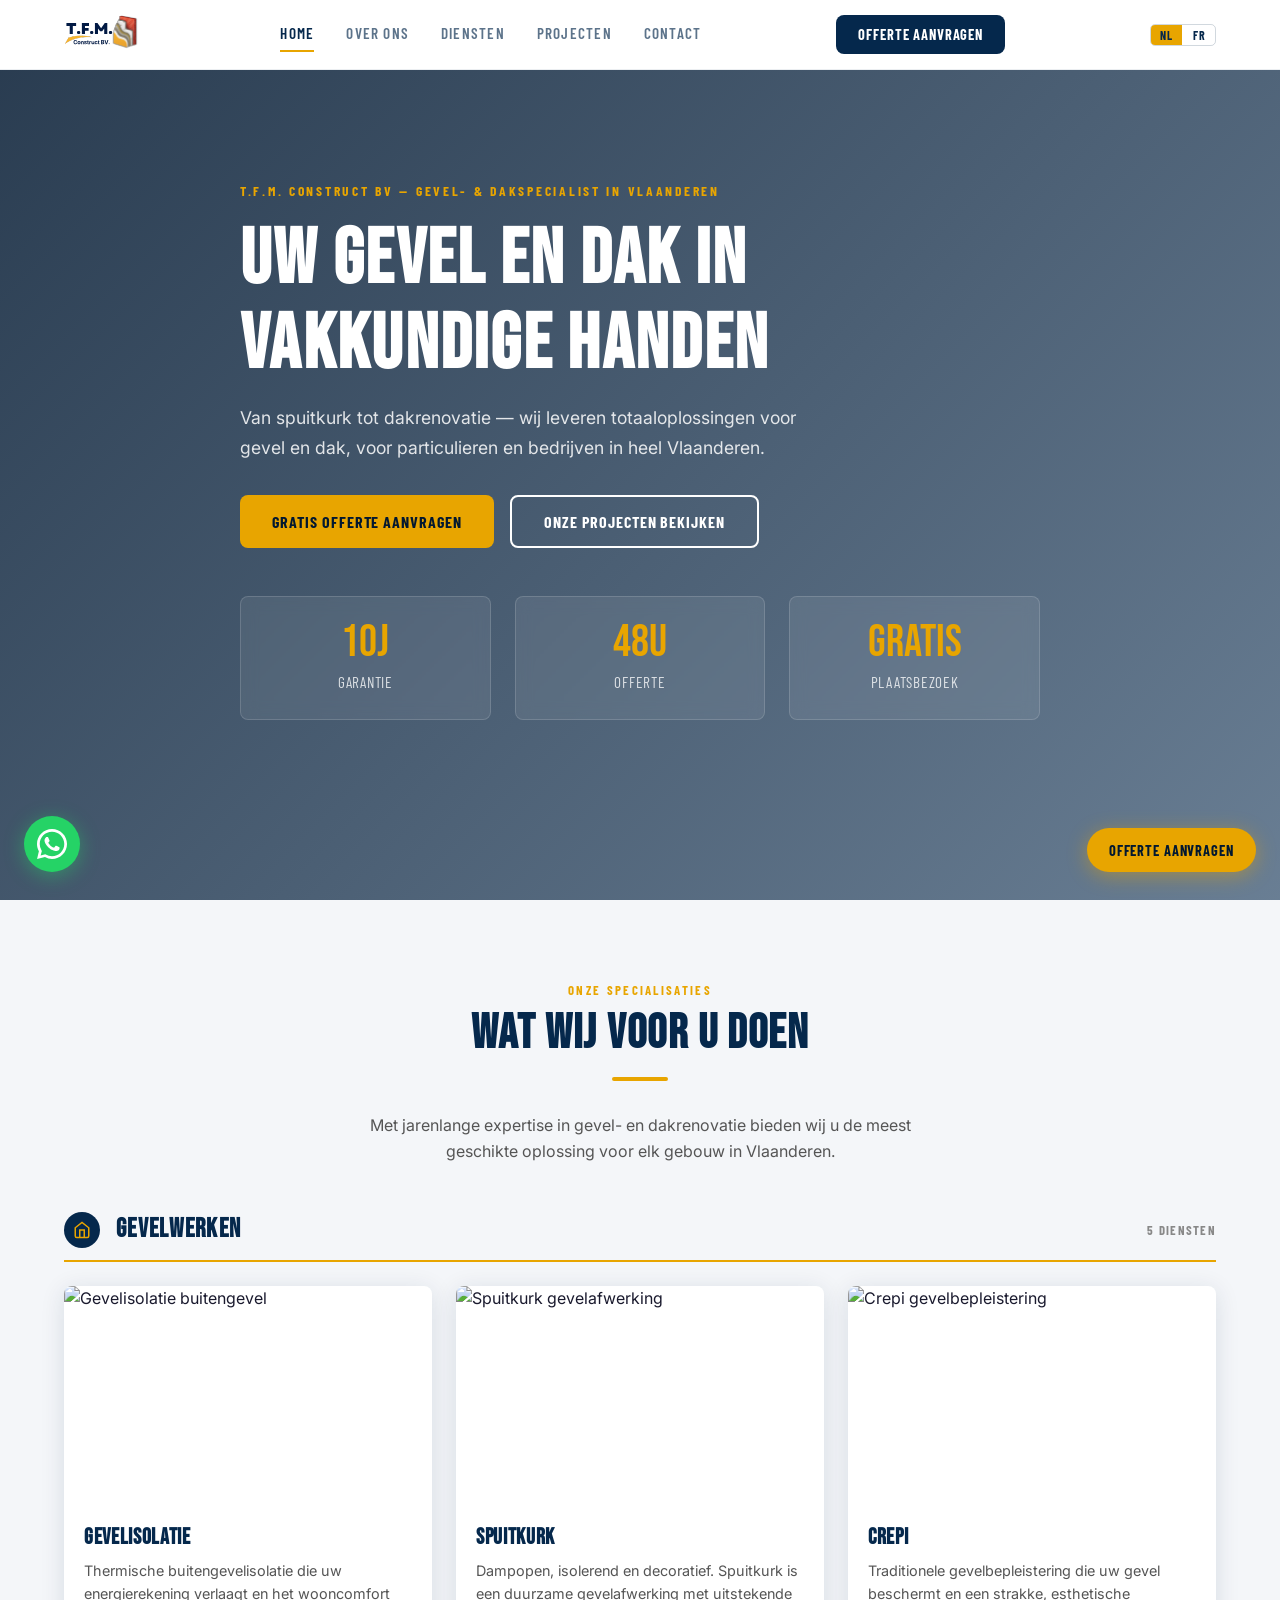
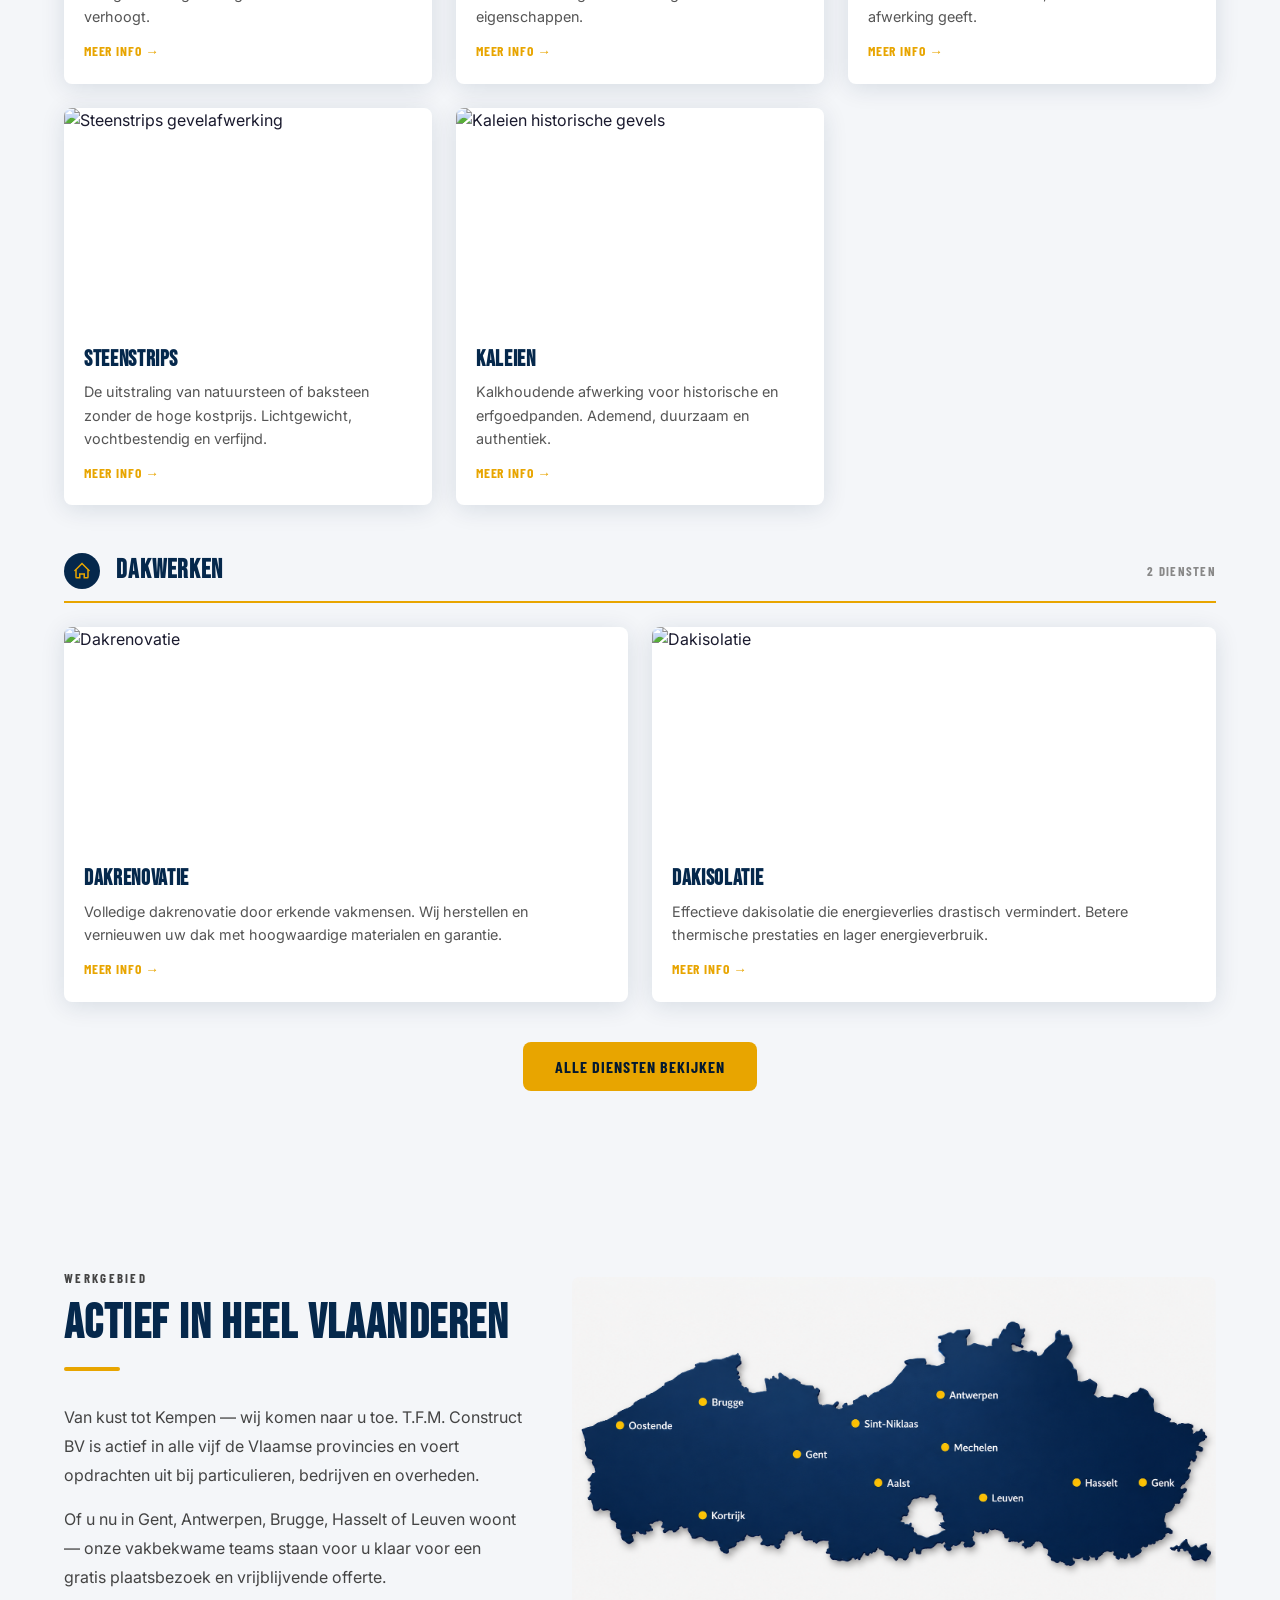
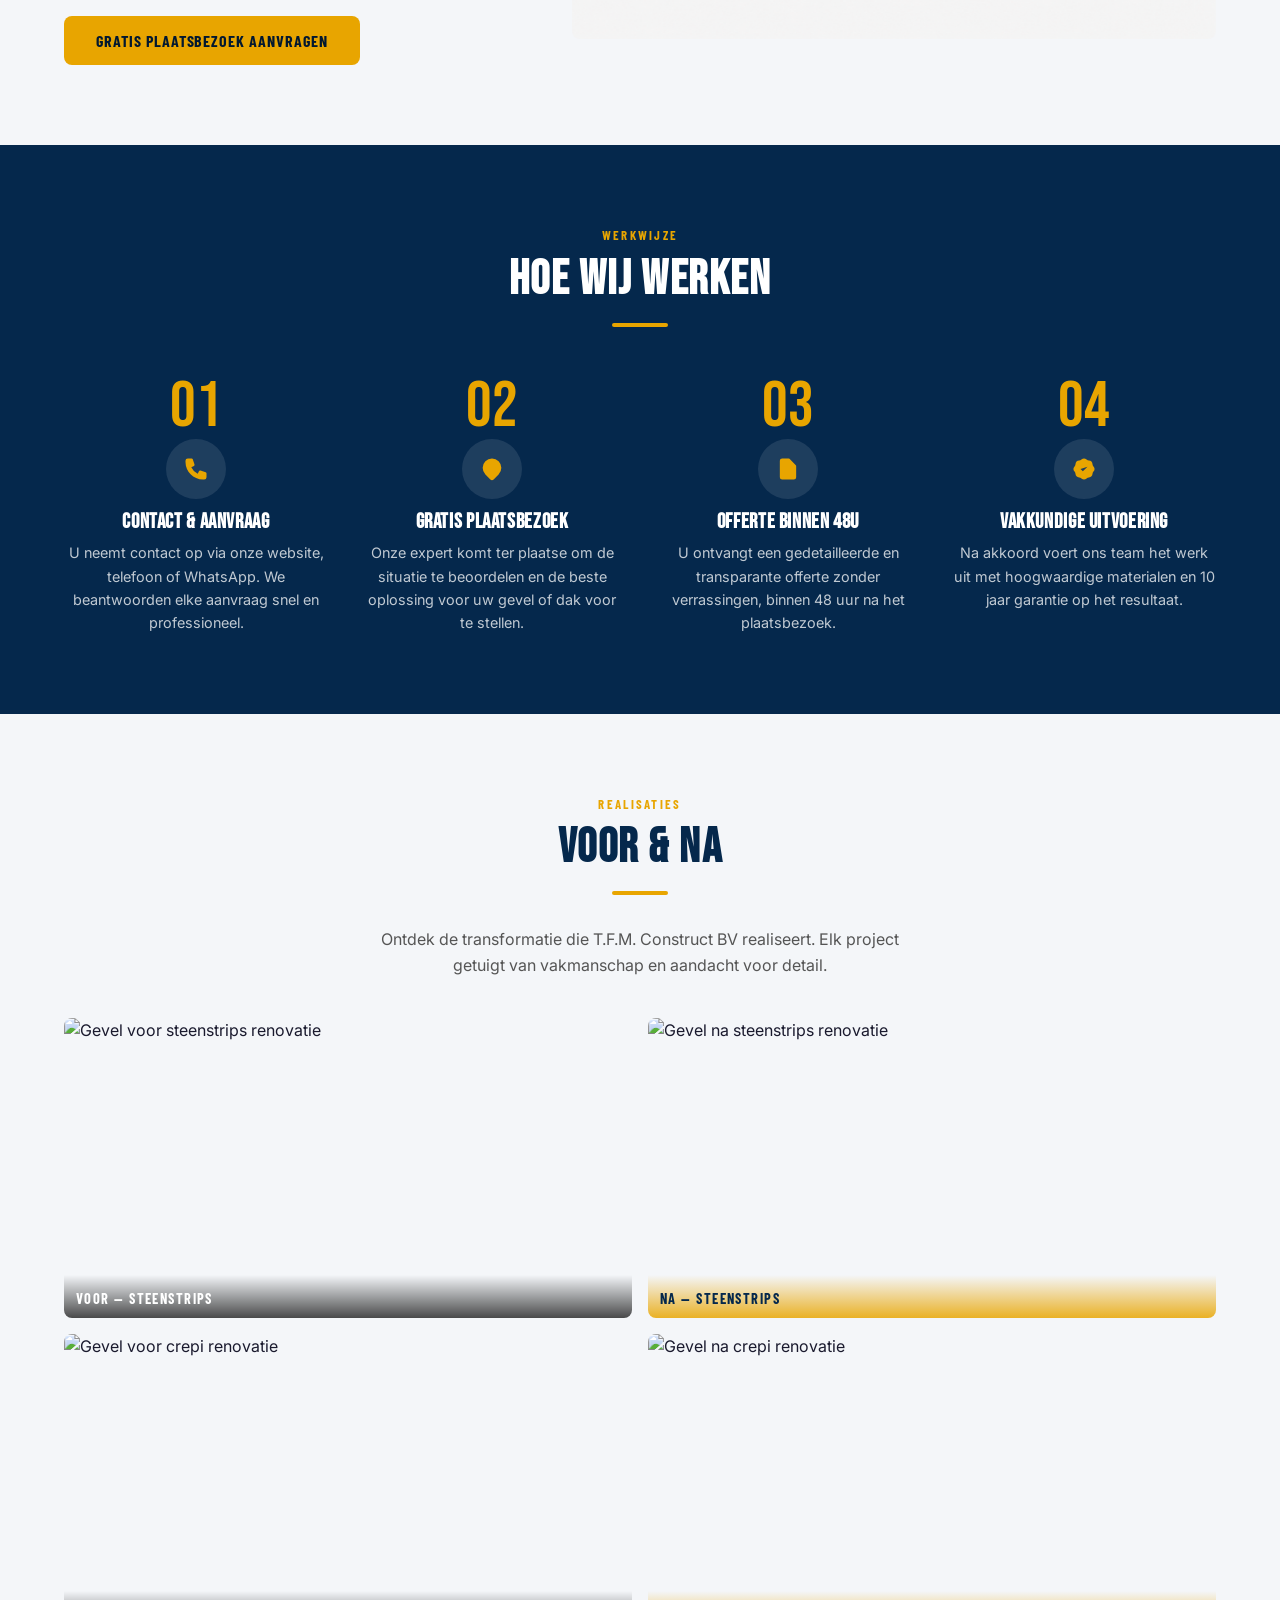
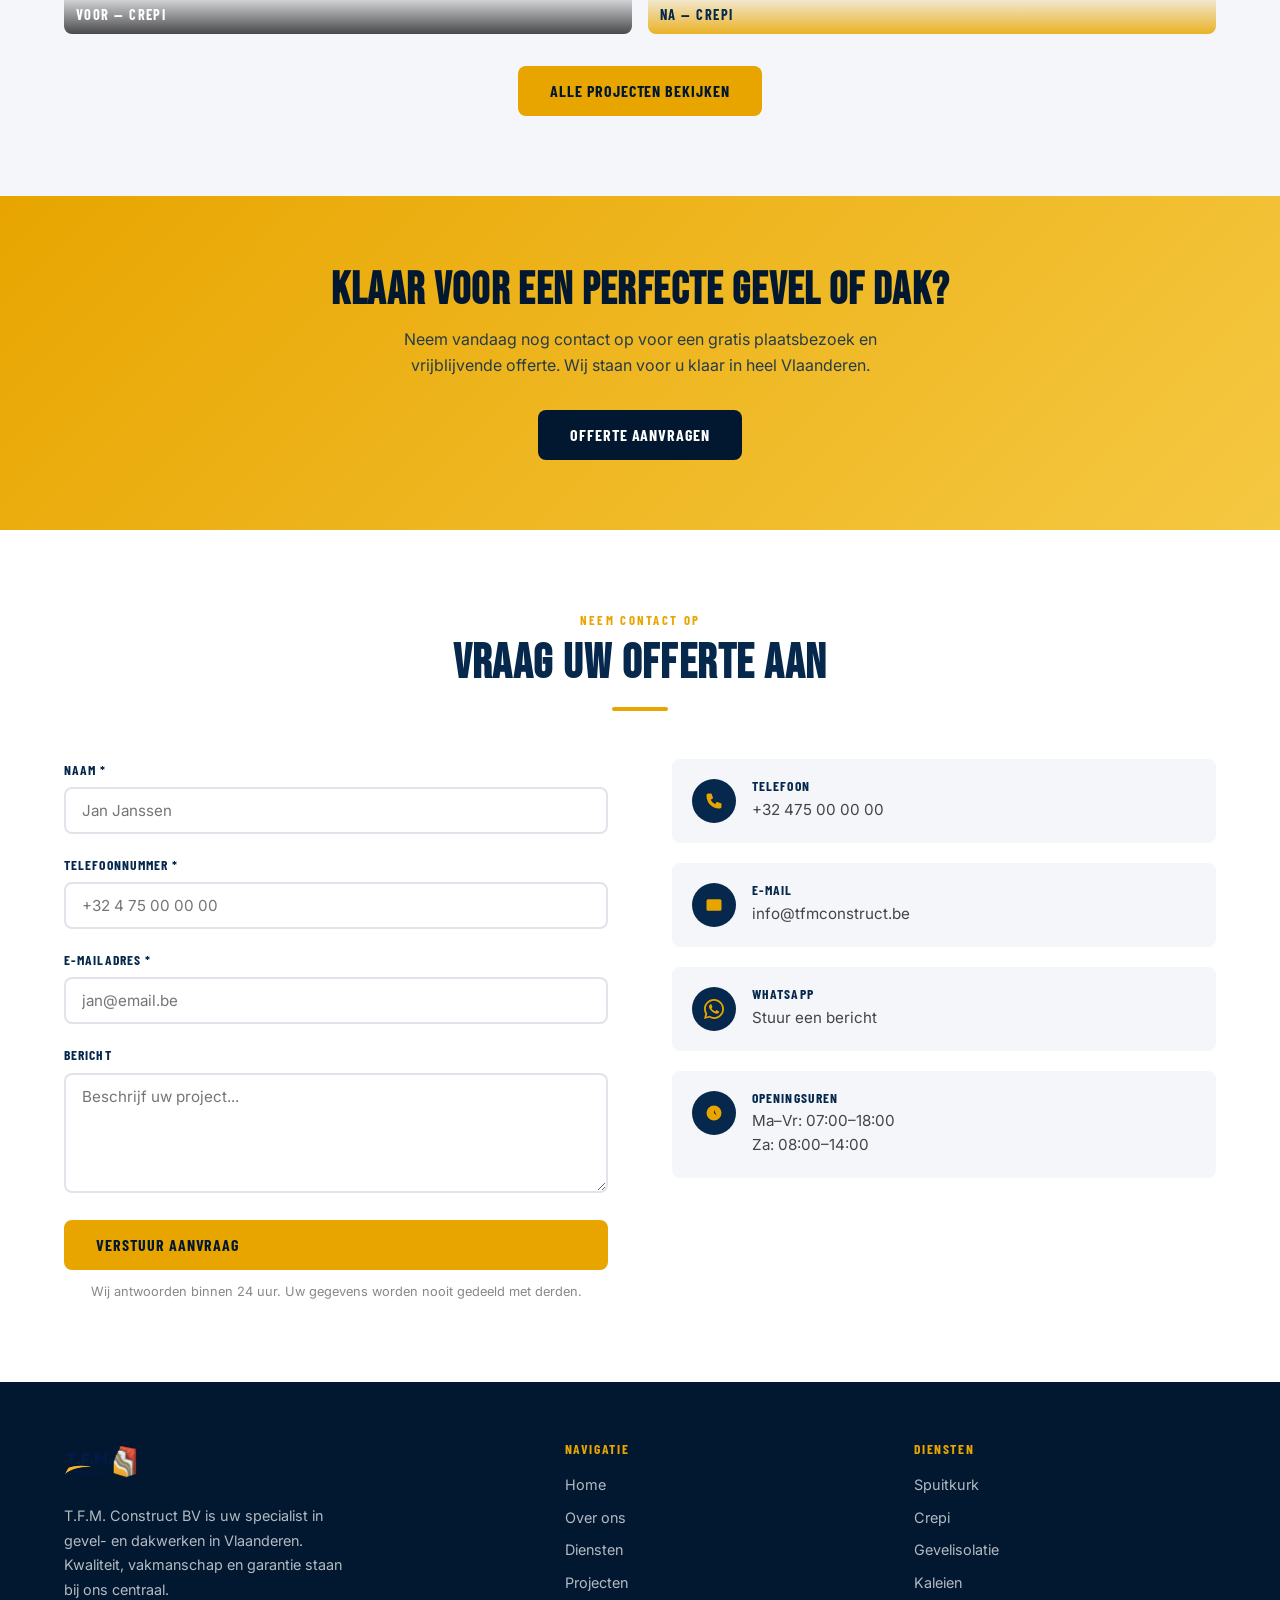
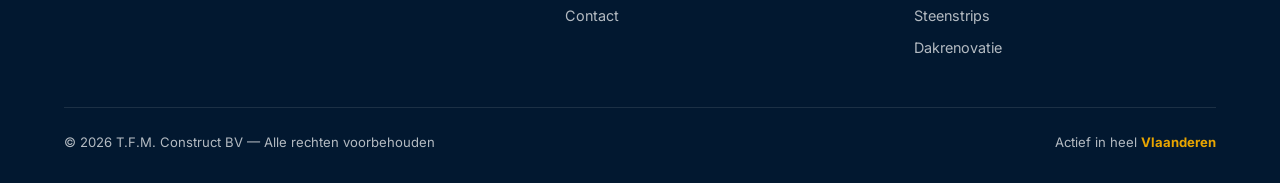
==== commit 32150d26: "Add complete NL/FR bilingual support to all 5 pages - lang.js: full NL and FR-BE translation diction" ====
--- a/index.html
+++ b/index.html
@@ -67,14 +67,18 @@
       <img src="logo.svg" class="logo-img" alt="T.F.M. Construct BV" width="160" height="90">
     </a>
     <div class="nav-links">
-      <a href="index.html" class="active">Home</a>
-      <a href="over-ons.html">Over ons</a>
-      <a href="diensten.html">Diensten</a>
-      <a href="projecten.html">Projecten</a>
-      <a href="contact.html">Contact</a>
-    </div>
-    <a href="contact.html" class="nav-cta">Offerte aanvragen</a>
-    <button class="hamburger" aria-label="Menu openen" aria-expanded="false">
+      <a href="index.html" class="active" data-i18n="nav.home">Home</a>
+      <a href="over-ons.html" data-i18n="nav.over">Over ons</a>
+      <a href="diensten.html" data-i18n="nav.diensten">Diensten</a>
+      <a href="projecten.html" data-i18n="nav.projecten">Projecten</a>
+      <a href="contact.html" data-i18n="nav.contact">Contact</a>
+    </div>
+    <a href="contact.html" class="nav-cta" data-i18n="nav.cta">Offerte aanvragen</a>
+    <div class="lang-switch" role="group" aria-label="Taal / Langue">
+      <button class="lang-btn active" data-lang="nl" aria-pressed="true">NL</button>
+      <button class="lang-btn" data-lang="fr" aria-pressed="false">FR</button>
+    </div>
+    <button class="hamburger" data-i18n-aria="nav.menu-aria" aria-label="Menu openen" aria-expanded="false">
       <span></span><span></span><span></span>
     </button>
   </div>
@@ -82,12 +86,12 @@
 
 <!-- Mobile Menu -->
 <div class="mobile-menu" role="dialog" aria-modal="true" aria-label="Mobiel menu">
-  <a href="index.html" class="active">Home</a>
-  <a href="over-ons.html">Over ons</a>
-  <a href="diensten.html">Diensten</a>
-  <a href="projecten.html">Projecten</a>
-  <a href="contact.html">Contact</a>
-  <a href="contact.html" class="btn-primary">Offerte aanvragen</a>
+  <a href="index.html" class="active" data-i18n="nav.home">Home</a>
+  <a href="over-ons.html" data-i18n="nav.over">Over ons</a>
+  <a href="diensten.html" data-i18n="nav.diensten">Diensten</a>
+  <a href="projecten.html" data-i18n="nav.projecten">Projecten</a>
+  <a href="contact.html" data-i18n="nav.contact">Contact</a>
+  <a href="contact.html" class="btn-primary" data-i18n="nav.cta">Offerte aanvragen</a>
 </div>
 
 <!-- ===== HERO ===== -->
@@ -95,25 +99,25 @@
   <div class="hero-bg" style="background-image:url('https://raw.githubusercontent.com/vikabaranecz-ui/Tim/main/ChatGPT%20Image%20Jun%204%2C%202026%20at%2012_41_10%20AM.png')"></div>
   <div class="hero-overlay"></div>
   <div class="si hero-content">
-    <p class="hero-label">T.F.M. Construct BV — Gevel- &amp; Dakspecialist in Vlaanderen</p>
-    <h1>Uw gevel en dak in vakkundige handen</h1>
-    <p class="hero-sub">Van spuitkurk tot dakrenovatie — wij leveren totaaloplossingen voor gevel en dak, voor particulieren en bedrijven in heel Vlaanderen.</p>
+    <p class="hero-label" data-i18n="idx.hero.label">T.F.M. Construct BV — Gevel- &amp; Dakspecialist in Vlaanderen</p>
+    <h1 data-i18n="idx.hero.h1">Uw gevel en dak in vakkundige handen</h1>
+    <p class="hero-sub" data-i18n="idx.hero.sub">Van spuitkurk tot dakrenovatie — wij leveren totaaloplossingen voor gevel en dak, voor particulieren en bedrijven in heel Vlaanderen.</p>
     <div class="hero-btns">
-      <a href="contact.html" class="btn-primary">Gratis offerte aanvragen</a>
-      <a href="projecten.html" class="btn-outline">Onze projecten bekijken</a>
+      <a href="contact.html" class="btn-primary" data-i18n="idx.hero.btn1">Gratis offerte aanvragen</a>
+      <a href="projecten.html" class="btn-outline" data-i18n="idx.hero.btn2">Onze projecten bekijken</a>
     </div>
     <div class="stats">
       <div class="stat-card">
         <div class="stat-num">10j</div>
-        <div class="stat-txt">Garantie</div>
+        <div class="stat-txt" data-i18n="stat.garantie">Garantie</div>
       </div>
       <div class="stat-card">
         <div class="stat-num">48u</div>
-        <div class="stat-txt">Offerte</div>
+        <div class="stat-txt" data-i18n="stat.offerte">Offerte</div>
       </div>
       <div class="stat-card">
         <div class="stat-num">Gratis</div>
-        <div class="stat-txt">Plaatsbezoek</div>
+        <div class="stat-txt" data-i18n="stat.plaatsbezoek">Plaatsbezoek</div>
       </div>
     </div>
   </div>
@@ -123,10 +127,10 @@
 <section id="diensten" style="background:var(--off)">
   <div class="si">
     <div class="section-center reveal">
-      <p class="section-label">Onze specialisaties</p>
-      <h2 class="section-title">Wat wij voor u doen</h2>
+      <p class="section-label" data-i18n="idx.svc.label">Onze specialisaties</p>
+      <h2 class="section-title" data-i18n="idx.svc.title">Wat wij voor u doen</h2>
       <div class="gold-line"></div>
-      <p style="color:#555;max-width:600px;margin:0 auto">Met jarenlange expertise in gevel- en dakrenovatie bieden wij u de meest geschikte oplossing voor elk gebouw in Vlaanderen.</p>
+      <p style="color:#555;max-width:600px;margin:0 auto" data-i18n="idx.svc.sub">Met jarenlange expertise in gevel- en dakrenovatie bieden wij u de meest geschikte oplossing voor elk gebouw in Vlaanderen.</p>
     </div>
 
     <!-- Gevelwerken -->
@@ -135,8 +139,8 @@
         <div class="group-icon">
           <svg viewBox="0 0 24 24" xmlns="http://www.w3.org/2000/svg"><path d="M3 9l9-7 9 7v11a2 2 0 01-2 2H5a2 2 0 01-2-2z"/><polyline points="9 22 9 12 15 12 15 22"/></svg>
         </div>
-        <h3>Gevelwerken</h3>
-        <span class="group-count">5 diensten</span>
+        <h3 data-i18n="idx.gevel.title">Gevelwerken</h3>
+        <span class="group-count" data-i18n="idx.gevel.count">5 diensten</span>
       </div>
       <div class="services-grid">
         <a href="diensten.html#gevelisolatie" class="service-card reveal" style="transition-delay:.05s">
@@ -144,9 +148,9 @@
             <img src="https://raw.githubusercontent.com/vikabaranecz-ui/Tim/main/isolatie%20plasteren.png" alt="Gevelisolatie buitengevel" width="300" height="220" loading="lazy">
           </div>
           <div class="service-card-body">
-            <h3>Gevelisolatie</h3>
-            <p>Thermische buitengevelisolatie die uw energierekening verlaagt en het wooncomfort verhoogt.</p>
-            <span class="service-card-link">Meer info &rarr;</span>
+            <h3 data-i18n="svc.gevelisolatie">Gevelisolatie</h3>
+            <p data-i18n="svc.gevelisolatie.desc">Thermische buitengevelisolatie die uw energierekening verlaagt en het wooncomfort verhoogt.</p>
+            <span class="service-card-link" data-i18n="idx.svc.more">Meer info &rarr;</span>
           </div>
         </a>
         <a href="diensten.html#spuitkurk" class="service-card reveal" style="transition-delay:.1s">
@@ -154,9 +158,9 @@
             <img src="https://raw.githubusercontent.com/vikabaranecz-ui/Tim/main/spuitkurk6.jpg" alt="Spuitkurk gevelafwerking" width="300" height="220" loading="lazy">
           </div>
           <div class="service-card-body">
-            <h3>Spuitkurk</h3>
-            <p>Dampopen, isolerend en decoratief. Spuitkurk is een duurzame gevelafwerking met uitstekende eigenschappen.</p>
-            <span class="service-card-link">Meer info &rarr;</span>
+            <h3 data-i18n="svc.spuitkurk">Spuitkurk</h3>
+            <p data-i18n="svc.spuitkurk.desc">Dampopen, isolerend en decoratief. Spuitkurk is een duurzame gevelafwerking met uitstekende eigenschappen.</p>
+            <span class="service-card-link" data-i18n="idx.svc.more">Meer info &rarr;</span>
           </div>
         </a>
         <a href="diensten.html#crepi" class="service-card reveal" style="transition-delay:.15s">
@@ -164,9 +168,9 @@
             <img src="https://raw.githubusercontent.com/vikabaranecz-ui/Tim/main/crepi%20diesten.png" alt="Crepi gevelbepleistering" width="300" height="220" loading="lazy">
           </div>
           <div class="service-card-body">
-            <h3>Crepi</h3>
-            <p>Traditionele gevelbepleistering die uw gevel beschermt en een strakke, esthetische afwerking geeft.</p>
-            <span class="service-card-link">Meer info &rarr;</span>
+            <h3 data-i18n="svc.crepi">Crepi</h3>
+            <p data-i18n="svc.crepi.desc">Traditionele gevelbepleistering die uw gevel beschermt en een strakke, esthetische afwerking geeft.</p>
+            <span class="service-card-link" data-i18n="idx.svc.more">Meer info &rarr;</span>
           </div>
         </a>
         <a href="diensten.html#steenstrips" class="service-card reveal" style="transition-delay:.2s">
@@ -174,9 +178,9 @@
             <img src="https://raw.githubusercontent.com/vikabaranecz-ui/Tim/main/steenstrips_proses.jpg.png" alt="Steenstrips gevelafwerking" width="300" height="220" loading="lazy">
           </div>
           <div class="service-card-body">
-            <h3>Steenstrips</h3>
-            <p>De uitstraling van natuursteen of baksteen zonder de hoge kostprijs. Lichtgewicht, vochtbestendig en verfijnd.</p>
-            <span class="service-card-link">Meer info &rarr;</span>
+            <h3 data-i18n="svc.steenstrips">Steenstrips</h3>
+            <p data-i18n="svc.steenstrips.desc">De uitstraling van natuursteen of baksteen zonder de hoge kostprijs. Lichtgewicht, vochtbestendig en verfijnd.</p>
+            <span class="service-card-link" data-i18n="idx.svc.more">Meer info &rarr;</span>
           </div>
         </a>
         <a href="diensten.html#kaleien" class="service-card reveal" style="transition-delay:.25s">
@@ -184,9 +188,9 @@
             <img src="https://raw.githubusercontent.com/vikabaranecz-ui/Tim/main/Kaleien" alt="Kaleien historische gevels" width="300" height="220" loading="lazy">
           </div>
           <div class="service-card-body">
-            <h3>Kaleien</h3>
-            <p>Kalkhoudende afwerking voor historische en erfgoedpanden. Ademend, duurzaam en authentiek.</p>
-            <span class="service-card-link">Meer info &rarr;</span>
+            <h3 data-i18n="svc.kaleien">Kaleien</h3>
+            <p data-i18n="svc.kaleien.desc">Kalkhoudende afwerking voor historische en erfgoedpanden. Ademend, duurzaam en authentiek.</p>
+            <span class="service-card-link" data-i18n="idx.svc.more">Meer info &rarr;</span>
           </div>
         </a>
       </div>
@@ -198,8 +202,8 @@
         <div class="group-icon">
           <svg viewBox="0 0 24 24" xmlns="http://www.w3.org/2000/svg"><path d="M2 12L12 2l10 10"/><path d="M4 10v10a1 1 0 001 1h4v-5h6v5h4a1 1 0 001-1V10"/></svg>
         </div>
-        <h3>Dakwerken</h3>
-        <span class="group-count">2 diensten</span>
+        <h3 data-i18n="idx.dak.title">Dakwerken</h3>
+        <span class="group-count" data-i18n="idx.dak.count">2 diensten</span>
       </div>
       <div class="services-grid two-col">
         <a href="diensten.html#dakrenovatie" class="service-card reveal" style="transition-delay:.05s">
@@ -207,9 +211,9 @@
             <img src="https://raw.githubusercontent.com/vikabaranecz-ui/Tim/main/ChatGPT%20Image%20Jun%204%2C%202026%20at%2012_37_25%20AM.png" alt="Dakrenovatie" width="300" height="220" loading="lazy">
           </div>
           <div class="service-card-body">
-            <h3>Dakrenovatie</h3>
-            <p>Volledige dakrenovatie door erkende vakmensen. Wij herstellen en vernieuwen uw dak met hoogwaardige materialen en garantie.</p>
-            <span class="service-card-link">Meer info &rarr;</span>
+            <h3 data-i18n="svc.dakrenovatie">Dakrenovatie</h3>
+            <p data-i18n="svc.dakrenovatie.desc">Volledige dakrenovatie door erkende vakmensen. Wij herstellen en vernieuwen uw dak met hoogwaardige materialen en garantie.</p>
+            <span class="service-card-link" data-i18n="idx.svc.more">Meer info &rarr;</span>
           </div>
         </a>
         <a href="diensten.html#dakisolatie" class="service-card reveal" style="transition-delay:.1s">
@@ -217,16 +221,16 @@
             <img src="https://raw.githubusercontent.com/vikabaranecz-ui/Tim/main/ChatGPT%20Image%20Jan%2029%2C%202026%20at%2010_46_54%20AM.png" alt="Dakisolatie" width="300" height="220" loading="lazy">
           </div>
           <div class="service-card-body">
-            <h3>Dakisolatie</h3>
-            <p>Effectieve dakisolatie die energieverlies drastisch vermindert. Betere thermische prestaties en lager energieverbruik.</p>
-            <span class="service-card-link">Meer info &rarr;</span>
+            <h3 data-i18n="svc.dakisolatie">Dakisolatie</h3>
+            <p data-i18n="svc.dakisolatie.desc">Effectieve dakisolatie die energieverlies drastisch vermindert. Betere thermische prestaties en lager energieverbruik.</p>
+            <span class="service-card-link" data-i18n="idx.svc.more">Meer info &rarr;</span>
           </div>
         </a>
       </div>
     </div>
 
     <div style="text-align:center;margin-top:2.5rem">
-      <a href="diensten.html" class="btn-primary">Alle diensten bekijken</a>
+      <a href="diensten.html" class="btn-primary" data-i18n="idx.svc.all">Alle diensten bekijken</a>
     </div>
   </div>
 </section>
@@ -236,12 +240,12 @@
   <div class="si">
     <div class="map-wrap">
       <div class="map-text reveal">
-        <p class="section-label">Werkgebied</p>
-        <h2 class="section-title">Actief in heel Vlaanderen</h2>
+        <p class="section-label" data-i18n="idx.map.label">Werkgebied</p>
+        <h2 class="section-title" data-i18n="idx.map.title">Actief in heel Vlaanderen</h2>
         <div class="gold-line left"></div>
-        <p>Van kust tot Kempen &mdash; wij komen naar u toe. T.F.M. Construct BV is actief in alle vijf de Vlaamse provincies en voert opdrachten uit bij particulieren, bedrijven en overheden.</p>
-        <p style="margin-top:1rem">Of u nu in Gent, Antwerpen, Brugge, Hasselt of Leuven woont &mdash; onze vakbekwame teams staan voor u klaar voor een gratis plaatsbezoek en vrijblijvende offerte.</p>
-        <a href="contact.html" class="btn-primary" style="margin-top:1.5rem;display:inline-flex">Gratis plaatsbezoek aanvragen</a>
+        <p data-i18n="idx.map.p1">Van kust tot Kempen &mdash; wij komen naar u toe. T.F.M. Construct BV is actief in alle vijf de Vlaamse provincies en voert opdrachten uit bij particulieren, bedrijven en overheden.</p>
+        <p style="margin-top:1rem" data-i18n="idx.map.p2">Of u nu in Gent, Antwerpen, Brugge, Hasselt of Leuven woont &mdash; onze vakbekwame teams staan voor u klaar voor een gratis plaatsbezoek en vrijblijvende offerte.</p>
+        <a href="contact.html" class="btn-primary" style="margin-top:1.5rem;display:inline-flex" data-i18n="idx.map.btn">Gratis plaatsbezoek aanvragen</a>
       </div>
       <div class="map-svg-wrap reveal-r" style="position:relative">
         <div class="map-inner-wrap">
@@ -257,8 +261,8 @@
 <section class="process-section">
   <div class="si">
     <div class="section-center reveal">
-      <p class="section-label" style="color:var(--gold)">Werkwijze</p>
-      <h2 class="section-title light">Hoe wij werken</h2>
+      <p class="section-label" style="color:var(--gold)" data-i18n="process.label">Werkwijze</p>
+      <h2 class="section-title light" data-i18n="process.title">Hoe wij werken</h2>
       <div class="gold-line"></div>
     </div>
     <div class="process-grid">
@@ -267,32 +271,32 @@
         <div class="step-icon">
           <svg viewBox="0 0 24 24" xmlns="http://www.w3.org/2000/svg"><path d="M3 5a2 2 0 012-2h3.28a1 1 0 01.948.684l1.498 4.493a1 1 0 01-.502 1.21l-2.257 1.13a11.042 11.042 0 005.516 5.516l1.13-2.257a1 1 0 011.21-.502l4.493 1.498a1 1 0 01.684.949V19a2 2 0 01-2 2h-1C9.716 21 3 14.284 3 6V5z"/></svg>
         </div>
-        <h3>Contact &amp; Aanvraag</h3>
-        <p>U neemt contact op via onze website, telefoon of WhatsApp. We beantwoorden elke aanvraag snel en professioneel.</p>
+        <h3 data-i18n="step1.title">Contact &amp; Aanvraag</h3>
+        <p data-i18n="step1.p">U neemt contact op via onze website, telefoon of WhatsApp. We beantwoorden elke aanvraag snel en professioneel.</p>
       </div>
       <div class="process-step reveal" style="transition-delay:.1s">
         <div class="step-num">02</div>
         <div class="step-icon">
           <svg viewBox="0 0 24 24" xmlns="http://www.w3.org/2000/svg"><path d="M17.657 16.657L13.414 20.9a1.998 1.998 0 01-2.827 0l-4.244-4.243a8 8 0 1111.314 0z"/><path d="M15 11a3 3 0 11-6 0 3 3 0 016 0z"/></svg>
         </div>
-        <h3>Gratis Plaatsbezoek</h3>
-        <p>Onze expert komt ter plaatse om de situatie te beoordelen en de beste oplossing voor uw gevel of dak voor te stellen.</p>
+        <h3 data-i18n="step2.title">Gratis Plaatsbezoek</h3>
+        <p data-i18n="step2.p">Onze expert komt ter plaatse om de situatie te beoordelen en de beste oplossing voor uw gevel of dak voor te stellen.</p>
       </div>
       <div class="process-step reveal" style="transition-delay:.15s">
         <div class="step-num">03</div>
         <div class="step-icon">
           <svg viewBox="0 0 24 24" xmlns="http://www.w3.org/2000/svg"><path d="M9 12h6m-6 4h6m2 5H7a2 2 0 01-2-2V5a2 2 0 012-2h5.586a1 1 0 01.707.293l5.414 5.414a1 1 0 01.293.707V19a2 2 0 01-2 2z"/></svg>
         </div>
-        <h3>Offerte binnen 48u</h3>
-        <p>U ontvangt een gedetailleerde en transparante offerte zonder verrassingen, binnen 48 uur na het plaatsbezoek.</p>
+        <h3 data-i18n="step3.title">Offerte binnen 48u</h3>
+        <p data-i18n="step3.p">U ontvangt een gedetailleerde en transparante offerte zonder verrassingen, binnen 48 uur na het plaatsbezoek.</p>
       </div>
       <div class="process-step reveal" style="transition-delay:.2s">
         <div class="step-num">04</div>
         <div class="step-icon">
           <svg viewBox="0 0 24 24" xmlns="http://www.w3.org/2000/svg"><path d="M9 12l2 2 4-4M7.835 4.697a3.42 3.42 0 001.946-.806 3.42 3.42 0 014.438 0 3.42 3.42 0 001.946.806 3.42 3.42 0 013.138 3.138 3.42 3.42 0 00.806 1.946 3.42 3.42 0 010 4.438 3.42 3.42 0 00-.806 1.946 3.42 3.42 0 01-3.138 3.138 3.42 3.42 0 00-1.946.806 3.42 3.42 0 01-4.438 0 3.42 3.42 0 00-1.946-.806 3.42 3.42 0 01-3.138-3.138 3.42 3.42 0 00-.806-1.946 3.42 3.42 0 010-4.438 3.42 3.42 0 00.806-1.946 3.42 3.42 0 013.138-3.138z"/></svg>
         </div>
-        <h3>Vakkundige Uitvoering</h3>
-        <p>Na akkoord voert ons team het werk uit met hoogwaardige materialen en 10 jaar garantie op het resultaat.</p>
+        <h3 data-i18n="step4.title">Vakkundige Uitvoering</h3>
+        <p data-i18n="step4.p">Na akkoord voert ons team het werk uit met hoogwaardige materialen en 10 jaar garantie op het resultaat.</p>
       </div>
     </div>
   </div>
@@ -302,35 +306,35 @@
 <section style="background:var(--off)">
   <div class="si">
     <div class="section-center reveal">
-      <p class="section-label">Realisaties</p>
-      <h2 class="section-title">Voor &amp; Na</h2>
+      <p class="section-label" data-i18n="vn.label">Realisaties</p>
+      <h2 class="section-title" data-i18n="vn.title">Voor &amp; Na</h2>
       <div class="gold-line"></div>
-      <p style="color:#555;max-width:560px;margin:0 auto">Ontdek de transformatie die T.F.M. Construct BV realiseert. Elk project getuigt van vakmanschap en aandacht voor detail.</p>
+      <p style="color:#555;max-width:560px;margin:0 auto" data-i18n="vn.sub">Ontdek de transformatie die T.F.M. Construct BV realiseert. Elk project getuigt van vakmanschap en aandacht voor detail.</p>
     </div>
     <div style="display:grid;grid-template-columns:repeat(2,1fr);gap:1rem;margin-top:2.5rem">
       <div class="reveal" style="position:relative;border-radius:8px;overflow:hidden">
         <img src="https://raw.githubusercontent.com/vikabaranecz-ui/Tim/main/steenstrips_voor.JPG"
              alt="Gevel voor steenstrips renovatie" width="580" height="380" loading="lazy" style="width:100%;height:300px;object-fit:cover;object-position:center top;display:block">
-        <div class="vn-label">Voor — Steenstrips</div>
+        <div class="vn-label" data-i18n="vn.voor.steel">Voor — Steenstrips</div>
       </div>
       <div class="reveal-r" style="position:relative;border-radius:8px;overflow:hidden">
         <img src="https://raw.githubusercontent.com/vikabaranecz-ui/Tim/main/steenstrips_na2.JPG"
              alt="Gevel na steenstrips renovatie" width="580" height="380" loading="lazy" style="width:100%;height:300px;object-fit:cover;object-position:center top;display:block">
-        <div class="vn-label" style="background:linear-gradient(transparent,rgba(232,165,0,.85));color:var(--navy)">Na — Steenstrips</div>
+        <div class="vn-label" style="background:linear-gradient(transparent,rgba(232,165,0,.85));color:var(--navy)" data-i18n="vn.na.steel">Na — Steenstrips</div>
       </div>
       <div class="reveal" style="position:relative;border-radius:8px;overflow:hidden">
         <img src="https://raw.githubusercontent.com/vikabaranecz-ui/Tim/main/crepi_voor.jpeg"
-             alt="Gevel voor crepi renovatie" width="580" height="380" loading="lazy" style="width:100%;height:300px;object-fit:cover;object-position:center top;display:block">
-        <div class="vn-label">Voor — Crepi</div>
+             alt="Gevel voor crepi renovatie" width="580" height="380" loading="lazy" style="width:100%;height:300px;object-fit:cover;object-position:center center;display:block">
+        <div class="vn-label" data-i18n="vn.voor.crepi">Voor — Crepi</div>
       </div>
       <div class="reveal-r" style="position:relative;border-radius:8px;overflow:hidden">
         <img src="https://raw.githubusercontent.com/vikabaranecz-ui/Tim/main/crepi_na.png"
-             alt="Gevel na crepi renovatie" width="580" height="380" loading="lazy" style="width:100%;height:300px;object-fit:cover;object-position:center top;display:block">
-        <div class="vn-label" style="background:linear-gradient(transparent,rgba(232,165,0,.85));color:var(--navy)">Na — Crepi</div>
+             alt="Gevel na crepi renovatie" width="580" height="380" loading="lazy" style="width:100%;height:300px;object-fit:cover;object-position:center center;display:block">
+        <div class="vn-label" style="background:linear-gradient(transparent,rgba(232,165,0,.85));color:var(--navy)" data-i18n="vn.na.crepi">Na — Crepi</div>
       </div>
     </div>
     <div style="text-align:center;margin-top:2rem">
-      <a href="projecten.html" class="btn-primary">Alle projecten bekijken</a>
+      <a href="projecten.html" class="btn-primary" data-i18n="vn.btn">Alle projecten bekijken</a>
     </div>
   </div>
 </section>
@@ -338,9 +342,9 @@
 <!-- ===== CTA BANNER ===== -->
 <section class="cta-banner">
   <div class="si reveal">
-    <h2>Klaar voor een perfecte gevel of dak?</h2>
-    <p>Neem vandaag nog contact op voor een gratis plaatsbezoek en vrijblijvende offerte. Wij staan voor u klaar in heel Vlaanderen.</p>
-    <a href="contact.html" class="btn-primary">Offerte aanvragen</a>
+    <h2 data-i18n="cta.h2">Klaar voor een perfecte gevel of dak?</h2>
+    <p data-i18n="cta.p">Neem vandaag nog contact op voor een gratis plaatsbezoek en vrijblijvende offerte. Wij staan voor u klaar in heel Vlaanderen.</p>
+    <a href="contact.html" class="btn-primary" data-i18n="cta.btn">Offerte aanvragen</a>
   </div>
 </section>
 
@@ -348,31 +352,31 @@
 <section id="contact" class="contact-section">
   <div class="si">
     <div class="section-center reveal">
-      <p class="section-label">Neem contact op</p>
-      <h2 class="section-title">Vraag uw offerte aan</h2>
+      <p class="section-label" data-i18n="form.label">Neem contact op</p>
+      <h2 class="section-title" data-i18n="form.title">Vraag uw offerte aan</h2>
       <div class="gold-line"></div>
     </div>
     <div class="contact-grid">
       <div class="reveal">
         <form class="contact-form" novalidate>
           <div class="form-group">
-            <label for="naam">Naam *</label>
-            <input type="text" id="naam" name="naam" placeholder="Jan Janssen" required>
+            <label for="naam" data-i18n="form.naam">Naam *</label>
+            <input type="text" id="naam" name="naam" placeholder="Jan Janssen" data-i18n-ph="form.ph.naam" required>
           </div>
           <div class="form-group">
-            <label for="tel">Telefoonnummer *</label>
+            <label for="tel" data-i18n="form.tel">Telefoonnummer *</label>
             <input type="tel" id="tel" name="tel" placeholder="+32 4 75 00 00 00" required>
           </div>
           <div class="form-group">
-            <label for="email">E-mailadres *</label>
+            <label for="email" data-i18n="form.email">E-mailadres *</label>
             <input type="email" id="email" name="email" placeholder="jan@email.be" required>
           </div>
           <div class="form-group">
-            <label for="bericht">Bericht</label>
-            <textarea id="bericht" name="bericht" placeholder="Beschrijf uw project..."></textarea>
-          </div>
-          <button type="submit" class="btn-primary form-submit">Verstuur aanvraag</button>
-          <p class="form-note">Wij antwoorden binnen 24 uur. Uw gegevens worden nooit gedeeld met derden.</p>
+            <label for="bericht" data-i18n="form.bericht">Bericht</label>
+            <textarea id="bericht" name="bericht" placeholder="Beschrijf uw project..." data-i18n-ph="form.ph.bericht"></textarea>
+          </div>
+          <button type="submit" class="btn-primary form-submit" data-i18n="form.submit">Verstuur aanvraag</button>
+          <p class="form-note" data-i18n="form.note">Wij antwoorden binnen 24 uur. Uw gegevens worden nooit gedeeld met derden.</p>
         </form>
       </div>
       <div class="contact-info reveal-r">
@@ -381,7 +385,7 @@
             <svg viewBox="0 0 24 24" xmlns="http://www.w3.org/2000/svg"><path d="M3 5a2 2 0 012-2h3.28a1 1 0 01.948.684l1.498 4.493a1 1 0 01-.502 1.21l-2.257 1.13a11.042 11.042 0 005.516 5.516l1.13-2.257a1 1 0 011.21-.502l4.493 1.498a1 1 0 01.684.949V19a2 2 0 01-2 2h-1C9.716 21 3 14.284 3 6V5z"/></svg>
           </div>
           <div>
-            <h4>Telefoon</h4>
+            <h4 data-i18n="form.tel.label">Telefoon</h4>
             <a href="tel:+3247500000">+32 475 00 00 00</a>
           </div>
         </div>
@@ -390,7 +394,7 @@
             <svg viewBox="0 0 24 24" xmlns="http://www.w3.org/2000/svg"><path d="M3 8l7.89 5.26a2 2 0 002.22 0L21 8M5 19h14a2 2 0 002-2V7a2 2 0 00-2-2H5a2 2 0 00-2 2v10a2 2 0 002 2z"/></svg>
           </div>
           <div>
-            <h4>E-mail</h4>
+            <h4 data-i18n="form.email.label">E-mail</h4>
             <a href="mailto:info@tfmconstruct.be">info@tfmconstruct.be</a>
           </div>
         </div>
@@ -399,8 +403,8 @@
             <svg viewBox="0 0 24 24" xmlns="http://www.w3.org/2000/svg"><path d="M17.472 14.382c-.297-.149-1.758-.867-2.03-.967-.273-.099-.471-.148-.67.15-.197.297-.767.966-.94 1.164-.173.199-.347.223-.644.075-.297-.15-1.255-.463-2.39-1.475-.883-.788-1.48-1.761-1.653-2.059-.173-.297-.018-.458.13-.606.134-.133.298-.347.446-.52.149-.174.198-.298.298-.497.099-.198.05-.371-.025-.52-.075-.149-.669-1.612-.916-2.207-.242-.579-.487-.5-.669-.51-.173-.008-.371-.01-.57-.01-.198 0-.52.074-.792.372-.272.297-1.04 1.016-1.04 2.479 0 1.462 1.065 2.875 1.213 3.074.149.198 2.096 3.2 5.077 4.487.709.306 1.262.489 1.694.625.712.227 1.36.195 1.871.118.571-.085 1.758-.719 2.006-1.413.248-.694.248-1.289.173-1.413-.074-.124-.272-.198-.57-.347z"/><path d="M12 0C5.373 0 0 5.373 0 12c0 2.115.549 4.1 1.51 5.83L.057 24l6.304-1.654A11.954 11.954 0 0012 24c6.627 0 12-5.373 12-12S18.627 0 12 0zm0 21.818a9.817 9.817 0 01-5.012-1.375l-.36-.213-3.732.979.997-3.64-.235-.374A9.818 9.818 0 012.182 12C2.182 6.57 6.57 2.182 12 2.182 17.43 2.182 21.818 6.57 21.818 12c0 5.43-4.388 9.818-9.818 9.818z"/></svg>
           </div>
           <div>
-            <h4>WhatsApp</h4>
-            <a href="https://wa.me/3247500000" target="_blank" rel="noopener">Stuur een bericht</a>
+            <h4 data-i18n="form.wa.label">WhatsApp</h4>
+            <a href="https://wa.me/3247500000" target="_blank" rel="noopener" data-i18n="form.wa.link">Stuur een bericht</a>
           </div>
         </div>
         <div class="info-card">
@@ -408,8 +412,8 @@
             <svg viewBox="0 0 24 24" xmlns="http://www.w3.org/2000/svg"><path d="M12 8v4l3 3m6-3a9 9 0 11-18 0 9 9 0 0118 0z"/></svg>
           </div>
           <div>
-            <h4>Openingsuren</h4>
-            <p>Ma&ndash;Vr: 07:00&ndash;18:00<br>Za: 08:00&ndash;14:00</p>
+            <h4 data-i18n="form.uur.label">Openingsuren</h4>
+            <p data-i18n="form.uur.val">Ma&ndash;Vr: 07:00&ndash;18:00<br>Za: 08:00&ndash;14:00</p>
           </div>
         </div>
       </div>
@@ -423,33 +427,33 @@
     <div class="footer-grid">
       <div class="footer-brand">
         <img src="logo.svg" class="logo-img" alt="T.F.M. Construct BV" width="160" height="90" loading="lazy">
-        <p>T.F.M. Construct BV is uw specialist in gevel- en dakwerken in Vlaanderen. Kwaliteit, vakmanschap en garantie staan bij ons centraal.</p>
+        <p data-i18n="footer.brand">T.F.M. Construct BV is uw specialist in gevel- en dakwerken in Vlaanderen. Kwaliteit, vakmanschap en garantie staan bij ons centraal.</p>
       </div>
       <div>
-        <h4>Navigatie</h4>
+        <h4 data-i18n="footer.nav">Navigatie</h4>
         <nav class="footer-links" aria-label="Voettekst navigatie">
-          <a href="index.html">Home</a>
-          <a href="over-ons.html">Over ons</a>
-          <a href="diensten.html">Diensten</a>
-          <a href="projecten.html">Projecten</a>
-          <a href="contact.html">Contact</a>
+          <a href="index.html" data-i18n="nav.home">Home</a>
+          <a href="over-ons.html" data-i18n="nav.over">Over ons</a>
+          <a href="diensten.html" data-i18n="nav.diensten">Diensten</a>
+          <a href="projecten.html" data-i18n="nav.projecten">Projecten</a>
+          <a href="contact.html" data-i18n="nav.contact">Contact</a>
         </nav>
       </div>
       <div>
-        <h4>Diensten</h4>
+        <h4 data-i18n="footer.svc">Diensten</h4>
         <nav class="footer-links" aria-label="Diensten navigatie">
-          <a href="diensten.html#spuitkurk">Spuitkurk</a>
-          <a href="diensten.html#crepi">Crepi</a>
-          <a href="diensten.html#gevelisolatie">Gevelisolatie</a>
-          <a href="diensten.html#kaleien">Kaleien</a>
-          <a href="diensten.html#steenstrips">Steenstrips</a>
-          <a href="diensten.html#dakrenovatie">Dakrenovatie</a>
+          <a href="diensten.html#spuitkurk" data-i18n="svc.spuitkurk">Spuitkurk</a>
+          <a href="diensten.html#crepi" data-i18n="svc.crepi">Crepi</a>
+          <a href="diensten.html#gevelisolatie" data-i18n="svc.gevelisolatie">Gevelisolatie</a>
+          <a href="diensten.html#kaleien" data-i18n="svc.kaleien">Kaleien</a>
+          <a href="diensten.html#steenstrips" data-i18n="svc.steenstrips">Steenstrips</a>
+          <a href="diensten.html#dakrenovatie" data-i18n="svc.dakrenovatie">Dakrenovatie</a>
         </nav>
       </div>
     </div>
     <div class="footer-bottom">
-      <p>&copy; 2026 T.F.M. Construct BV &mdash; Alle rechten voorbehouden</p>
-      <p>Actief in heel <strong style="color:var(--gold)">Vlaanderen</strong></p>
+      <p data-i18n="footer.copy">&copy; 2026 T.F.M. Construct BV &mdash; Alle rechten voorbehouden</p>
+      <p data-i18n="footer.region">Actief in heel <strong style="color:var(--gold)">Vlaanderen</strong></p>
     </div>
   </div>
 </footer>
@@ -460,8 +464,9 @@
 </a>
 
 <!-- Sticky CTA -->
-<a href="contact.html" class="sticky-cta" aria-label="Offerte aanvragen">Offerte aanvragen</a>
-
+<a href="contact.html" class="sticky-cta" data-i18n="sticky.cta" aria-label="Offerte aanvragen">Offerte aanvragen</a>
+
+<script src="lang.js" defer></script>
 <script src="main.js" defer></script>
 </body>
 </html>
--- a/style.css
+++ b/style.css
@@ -59,6 +59,12 @@
 .nav-links a:hover,.nav-links a.active{color:var(--navy);border-bottom-color:var(--gold)}
 .nav-cta{font-family:'Barlow Condensed',sans-serif;font-weight:700;font-size:.9rem;letter-spacing:.06em;text-transform:uppercase;background:var(--navy);color:#fff;padding:.5rem 1.4rem;border-radius:var(--radius);transition:background var(--transition)}
 .nav-cta:hover{background:var(--navy-dk)}
+
+/* Language switcher */
+.lang-switch{display:flex;align-items:center;gap:2px;border:1px solid rgba(5,40,76,.18);border-radius:5px;overflow:hidden;margin-left:10px;flex-shrink:0}
+.lang-btn{font-family:'Barlow Condensed',sans-serif;font-weight:700;font-size:.75rem;letter-spacing:.08em;text-transform:uppercase;color:var(--navy);background:transparent;padding:4px 9px;transition:background .2s,color .2s;cursor:pointer;border:none;line-height:1}
+.lang-btn.active{background:var(--gold);color:var(--navy)}
+.lang-btn:not(.active):hover{background:var(--off)}
 
 /* Hamburger */
 .hamburger{display:none;flex-direction:column;gap:5px;padding:4px;cursor:pointer;z-index:1100}
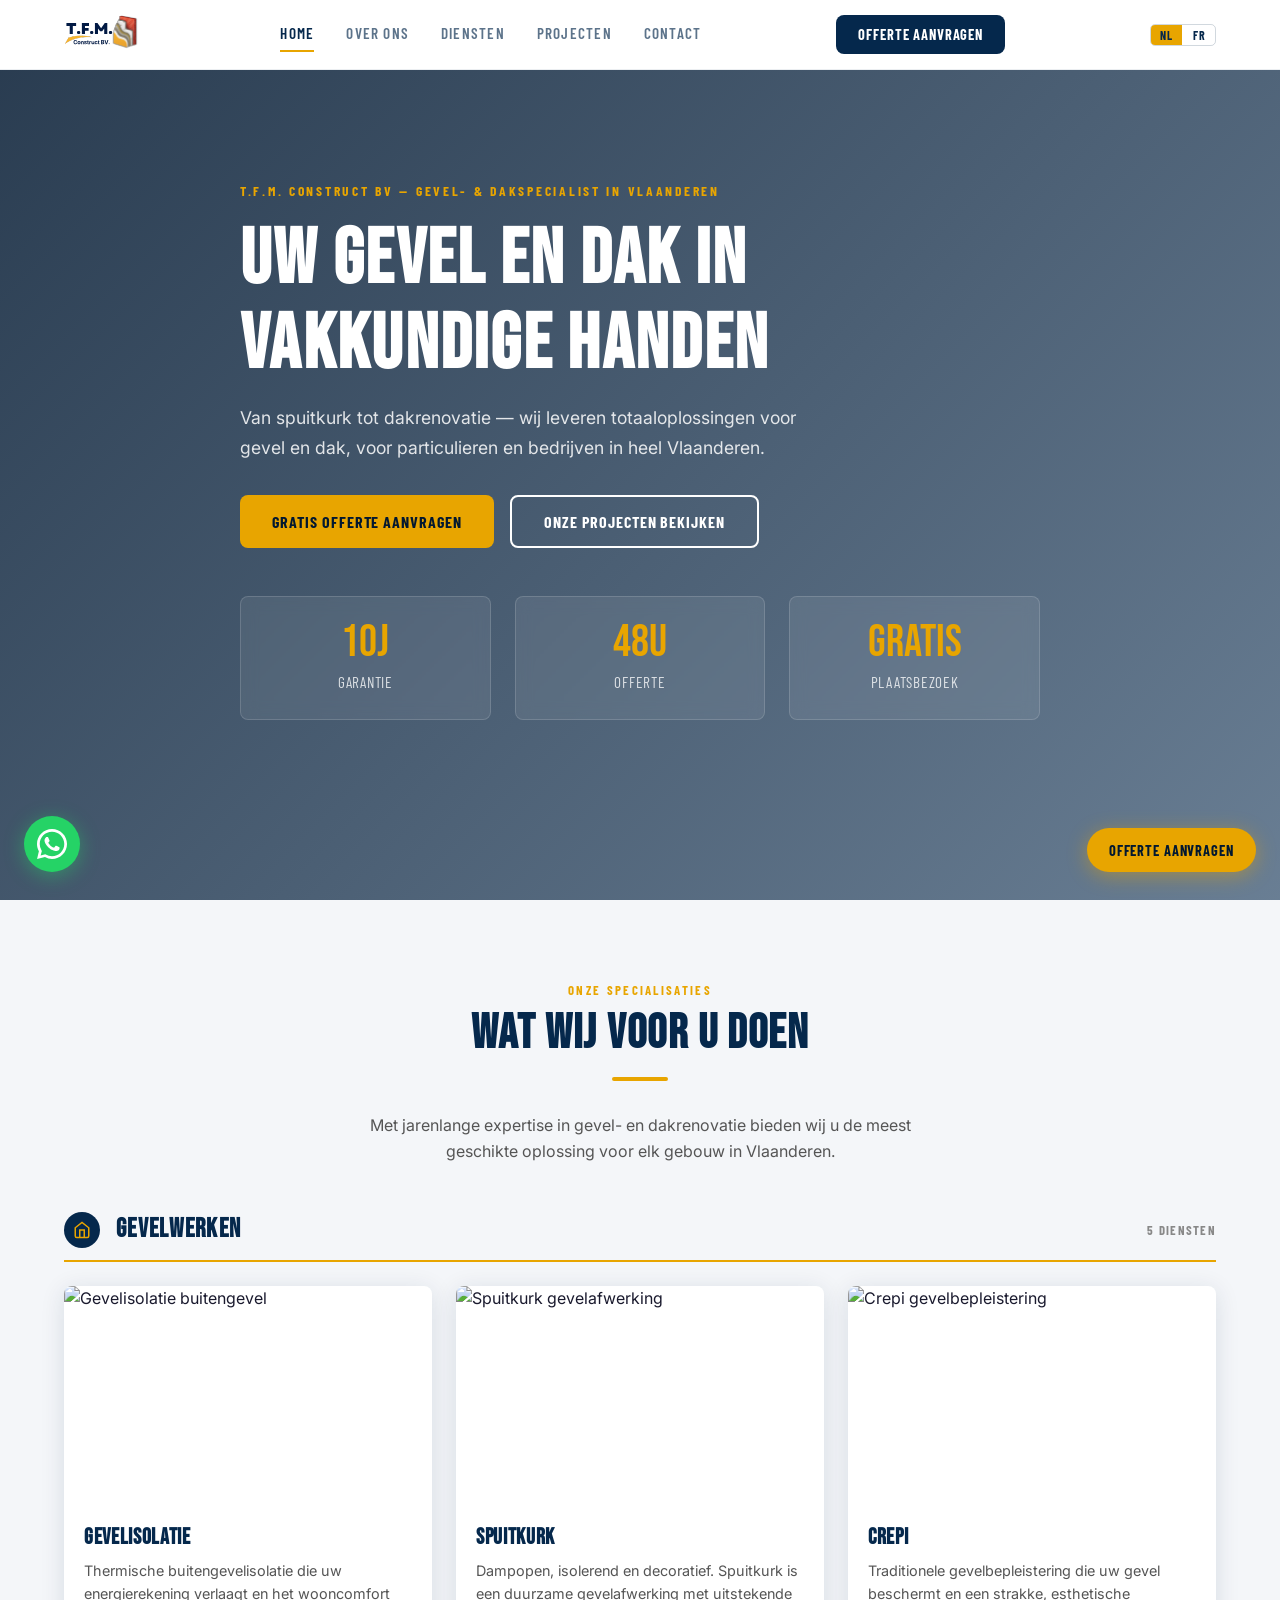
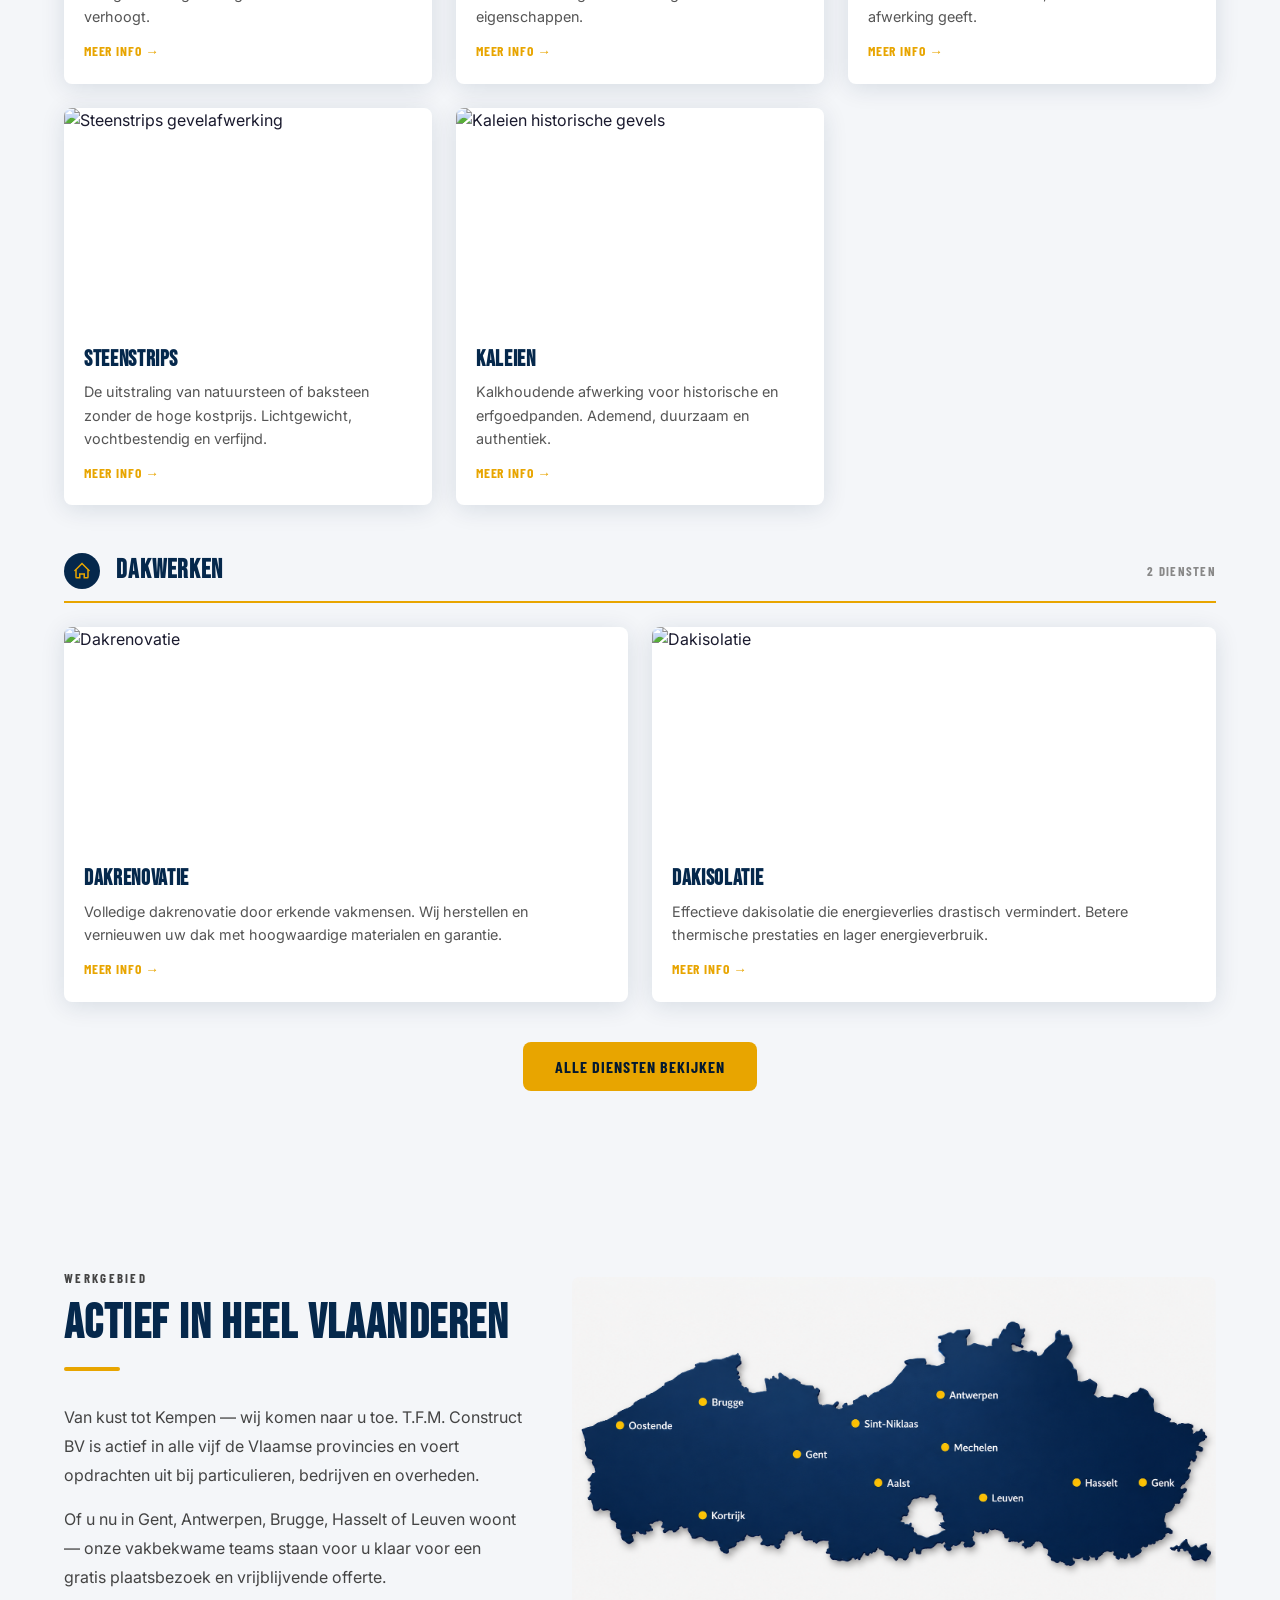
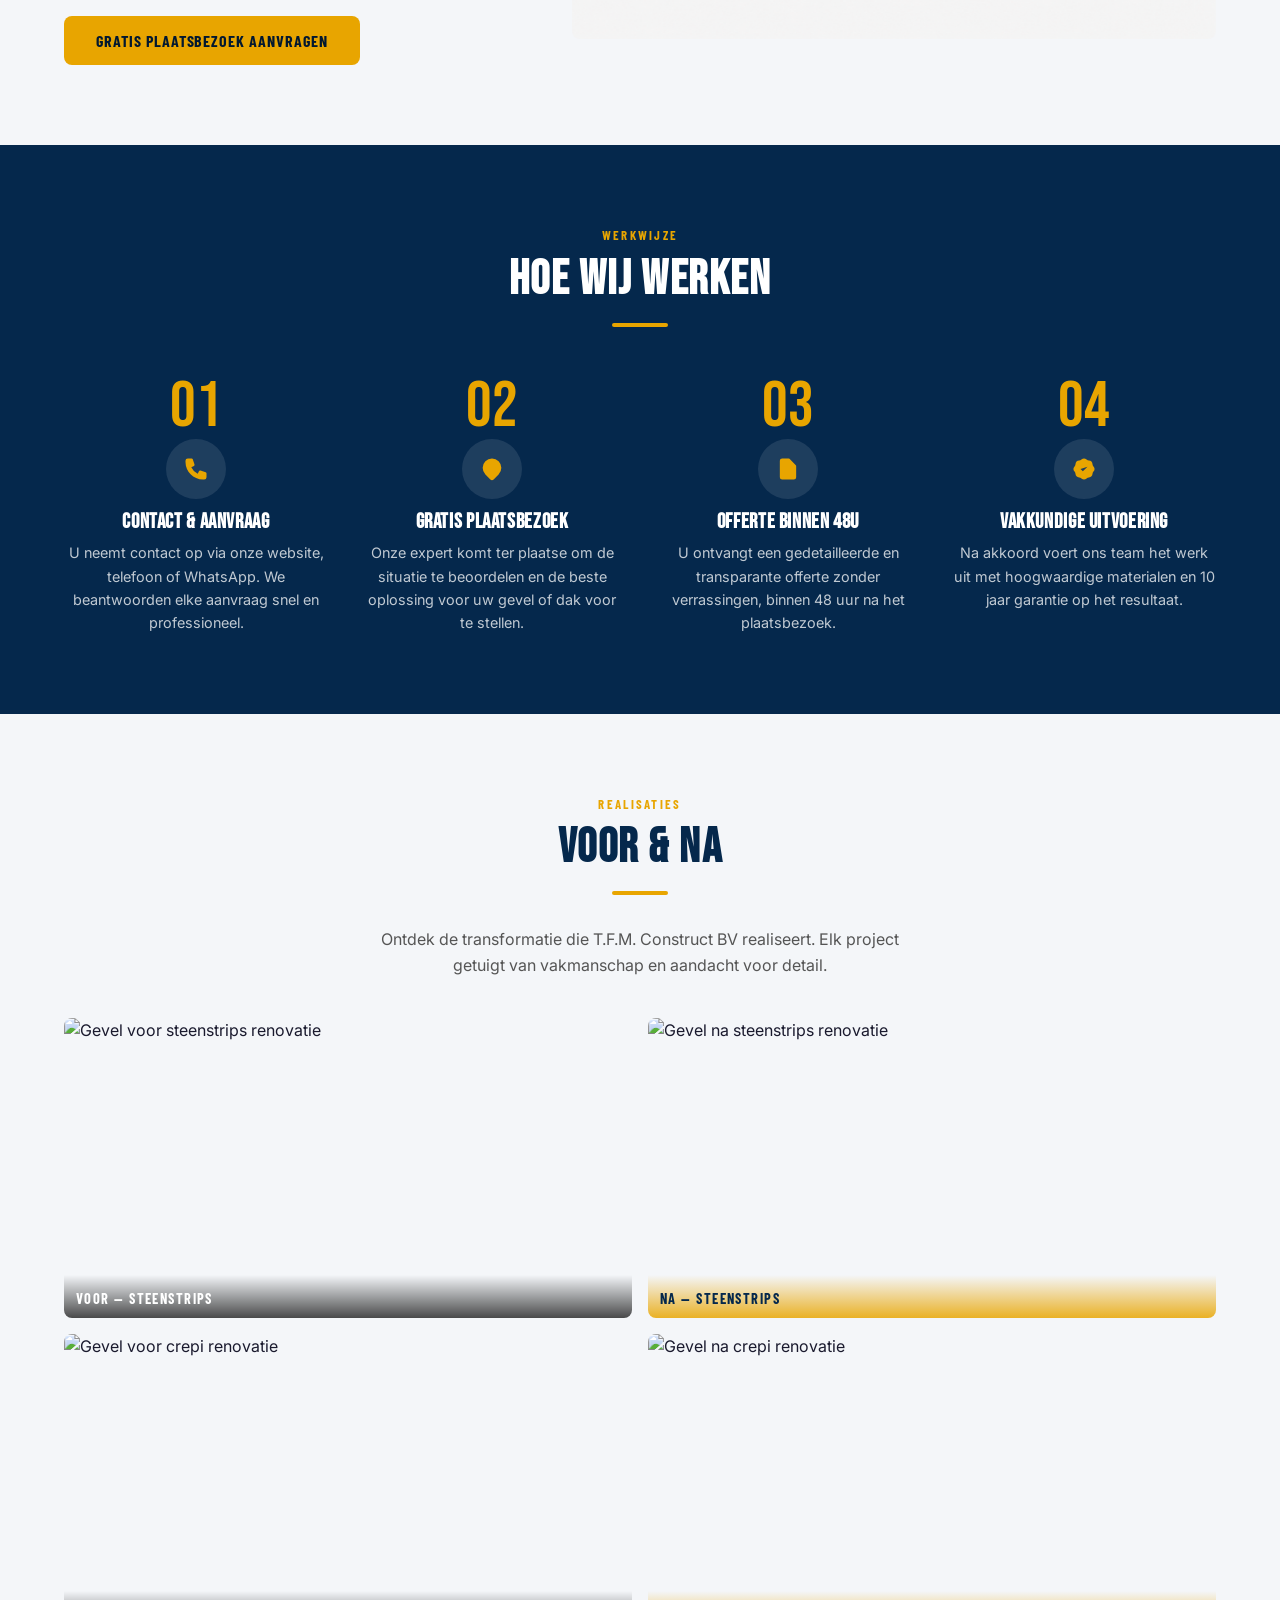
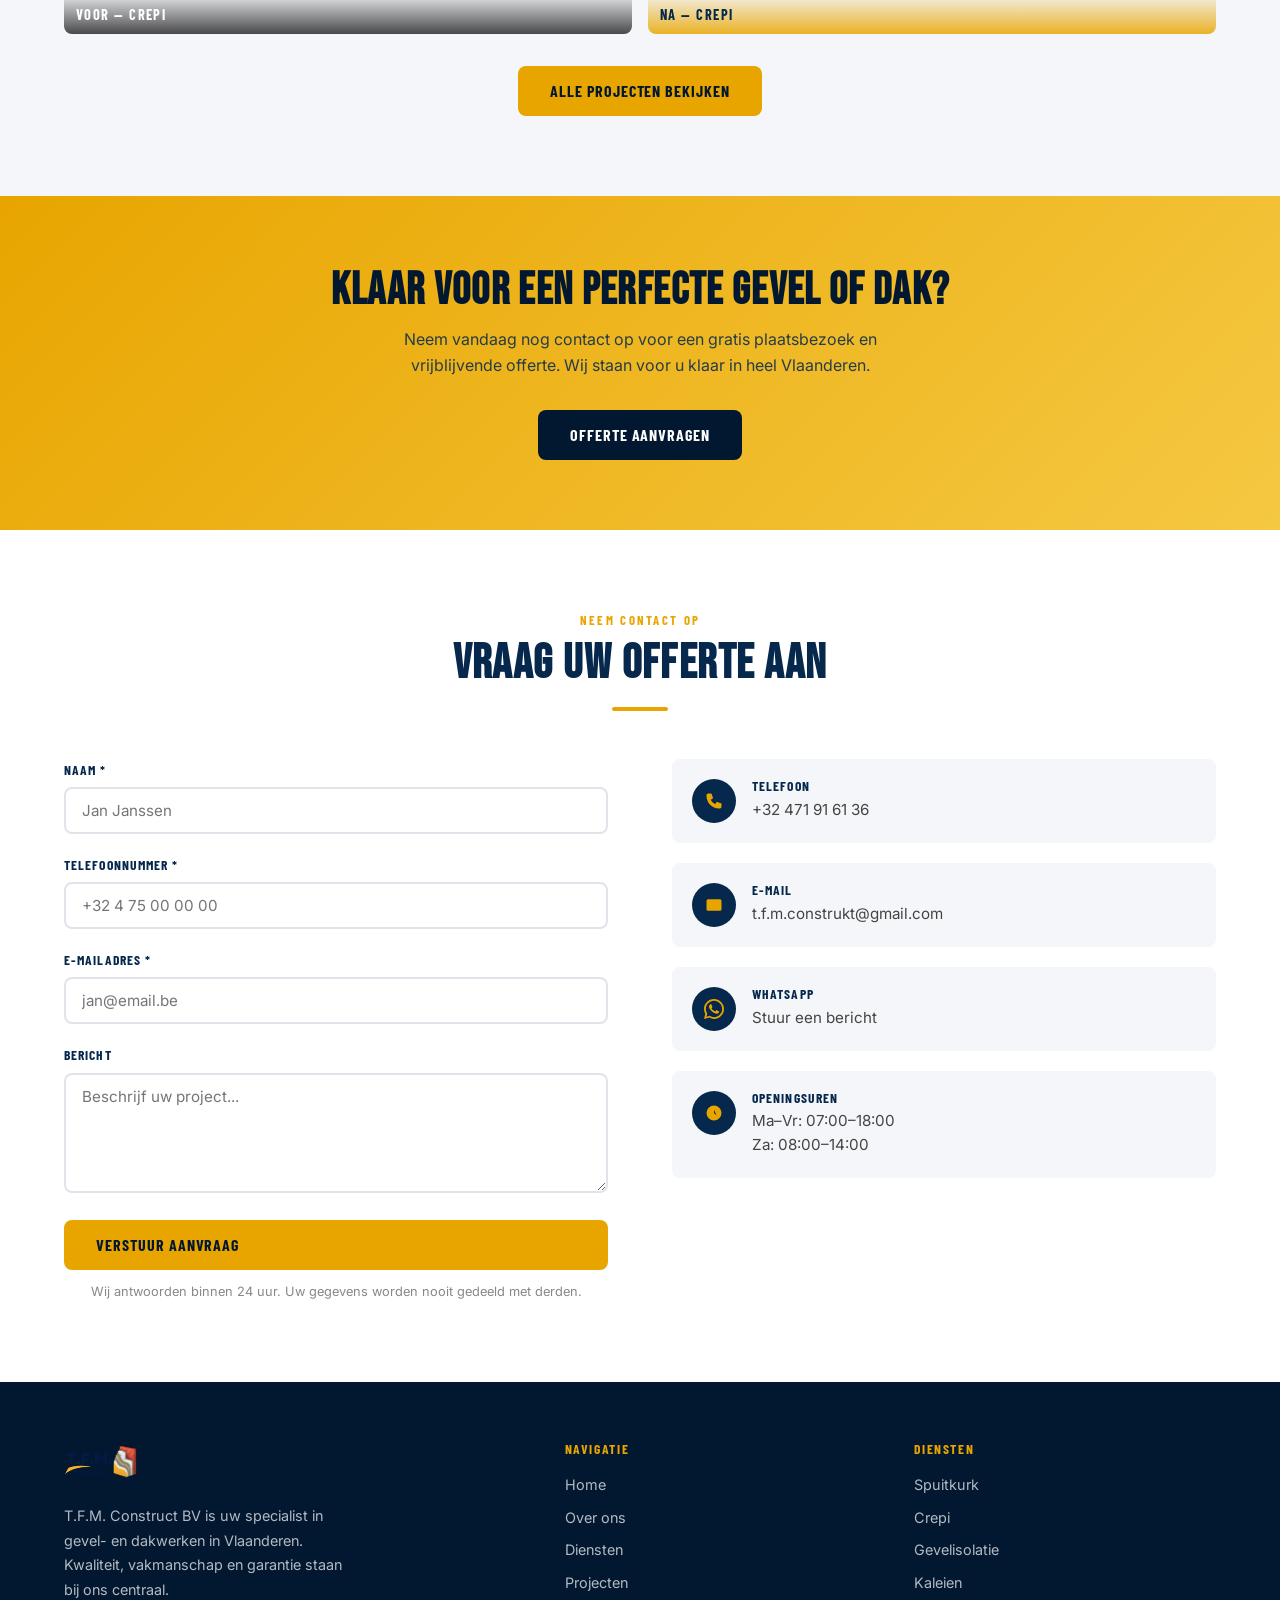
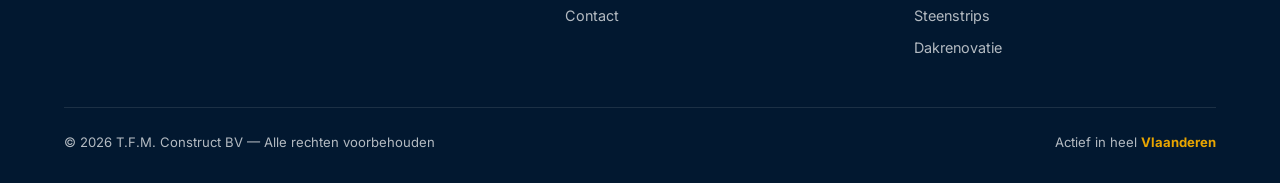
==== commit ae351e3f: "Update real company contact data and connect WhatsApp - Phone: +32 471 91 61 36 (Filip Teganciuc) - " ====
--- a/index.html
+++ b/index.html
@@ -34,8 +34,8 @@
     "name": "T.F.M. Construct BV",
     "description": "Specialist in gevel- en dakwerken: spuitkurk, crepi, gevelisolatie, kaleien, steenstrips, dakrenovatie en dakisolatie. Actief in heel Vlaanderen.",
     "url": "https://tfmconstruct.be",
-    "telephone": "+3247500000",
-    "email": "info@tfmconstruct.be",
+    "telephone": "+32471916136",
+    "email": "t.f.m.construkt@gmail.com",
     "address": {
       "@type": "PostalAddress",
       "addressRegion": "Vlaanderen",
@@ -386,7 +386,7 @@
           </div>
           <div>
             <h4 data-i18n="form.tel.label">Telefoon</h4>
-            <a href="tel:+3247500000">+32 475 00 00 00</a>
+            <a href="tel:+32471916136">+32 471 91 61 36</a>
           </div>
         </div>
         <div class="info-card">
@@ -395,7 +395,7 @@
           </div>
           <div>
             <h4 data-i18n="form.email.label">E-mail</h4>
-            <a href="mailto:info@tfmconstruct.be">info@tfmconstruct.be</a>
+            <a href="mailto:t.f.m.construkt@gmail.com">t.f.m.construkt@gmail.com</a>
           </div>
         </div>
         <div class="info-card">
@@ -404,7 +404,7 @@
           </div>
           <div>
             <h4 data-i18n="form.wa.label">WhatsApp</h4>
-            <a href="https://wa.me/3247500000" target="_blank" rel="noopener" data-i18n="form.wa.link">Stuur een bericht</a>
+            <a href="https://wa.me/32471916136" target="_blank" rel="noopener" data-i18n="form.wa.link">Stuur een bericht</a>
           </div>
         </div>
         <div class="info-card">
@@ -459,7 +459,7 @@
 </footer>
 
 <!-- WhatsApp Float -->
-<a href="https://wa.me/3247500000" class="wa-float" target="_blank" rel="noopener" aria-label="WhatsApp">
+<a href="https://wa.me/32471916136" class="wa-float" target="_blank" rel="noopener" aria-label="WhatsApp">
   <svg viewBox="0 0 24 24" xmlns="http://www.w3.org/2000/svg"><path d="M17.472 14.382c-.297-.149-1.758-.867-2.03-.967-.273-.099-.471-.148-.67.15-.197.297-.767.966-.94 1.164-.173.199-.347.223-.644.075-.297-.15-1.255-.463-2.39-1.475-.883-.788-1.48-1.761-1.653-2.059-.173-.297-.018-.458.13-.606.134-.133.298-.347.446-.52.149-.174.198-.298.298-.497.099-.198.05-.371-.025-.52-.075-.149-.669-1.612-.916-2.207-.242-.579-.487-.5-.669-.51-.173-.008-.371-.01-.57-.01-.198 0-.52.074-.792.372-.272.297-1.04 1.016-1.04 2.479 0 1.462 1.065 2.875 1.213 3.074.149.198 2.096 3.2 5.077 4.487.709.306 1.262.489 1.694.625.712.227 1.36.195 1.871.118.571-.085 1.758-.719 2.006-1.413.248-.694.248-1.289.173-1.413-.074-.124-.272-.198-.57-.347z"/><path d="M12 0C5.373 0 0 5.373 0 12c0 2.115.549 4.1 1.51 5.83L.057 24l6.304-1.654A11.954 11.954 0 0012 24c6.627 0 12-5.373 12-12S18.627 0 12 0zm0 21.818a9.817 9.817 0 01-5.012-1.375l-.36-.213-3.732.979.997-3.64-.235-.374A9.818 9.818 0 012.182 12C2.182 6.57 6.57 2.182 12 2.182 17.43 2.182 21.818 6.57 21.818 12c0 5.43-4.388 9.818-9.818 9.818z"/></svg>
 </a>
 
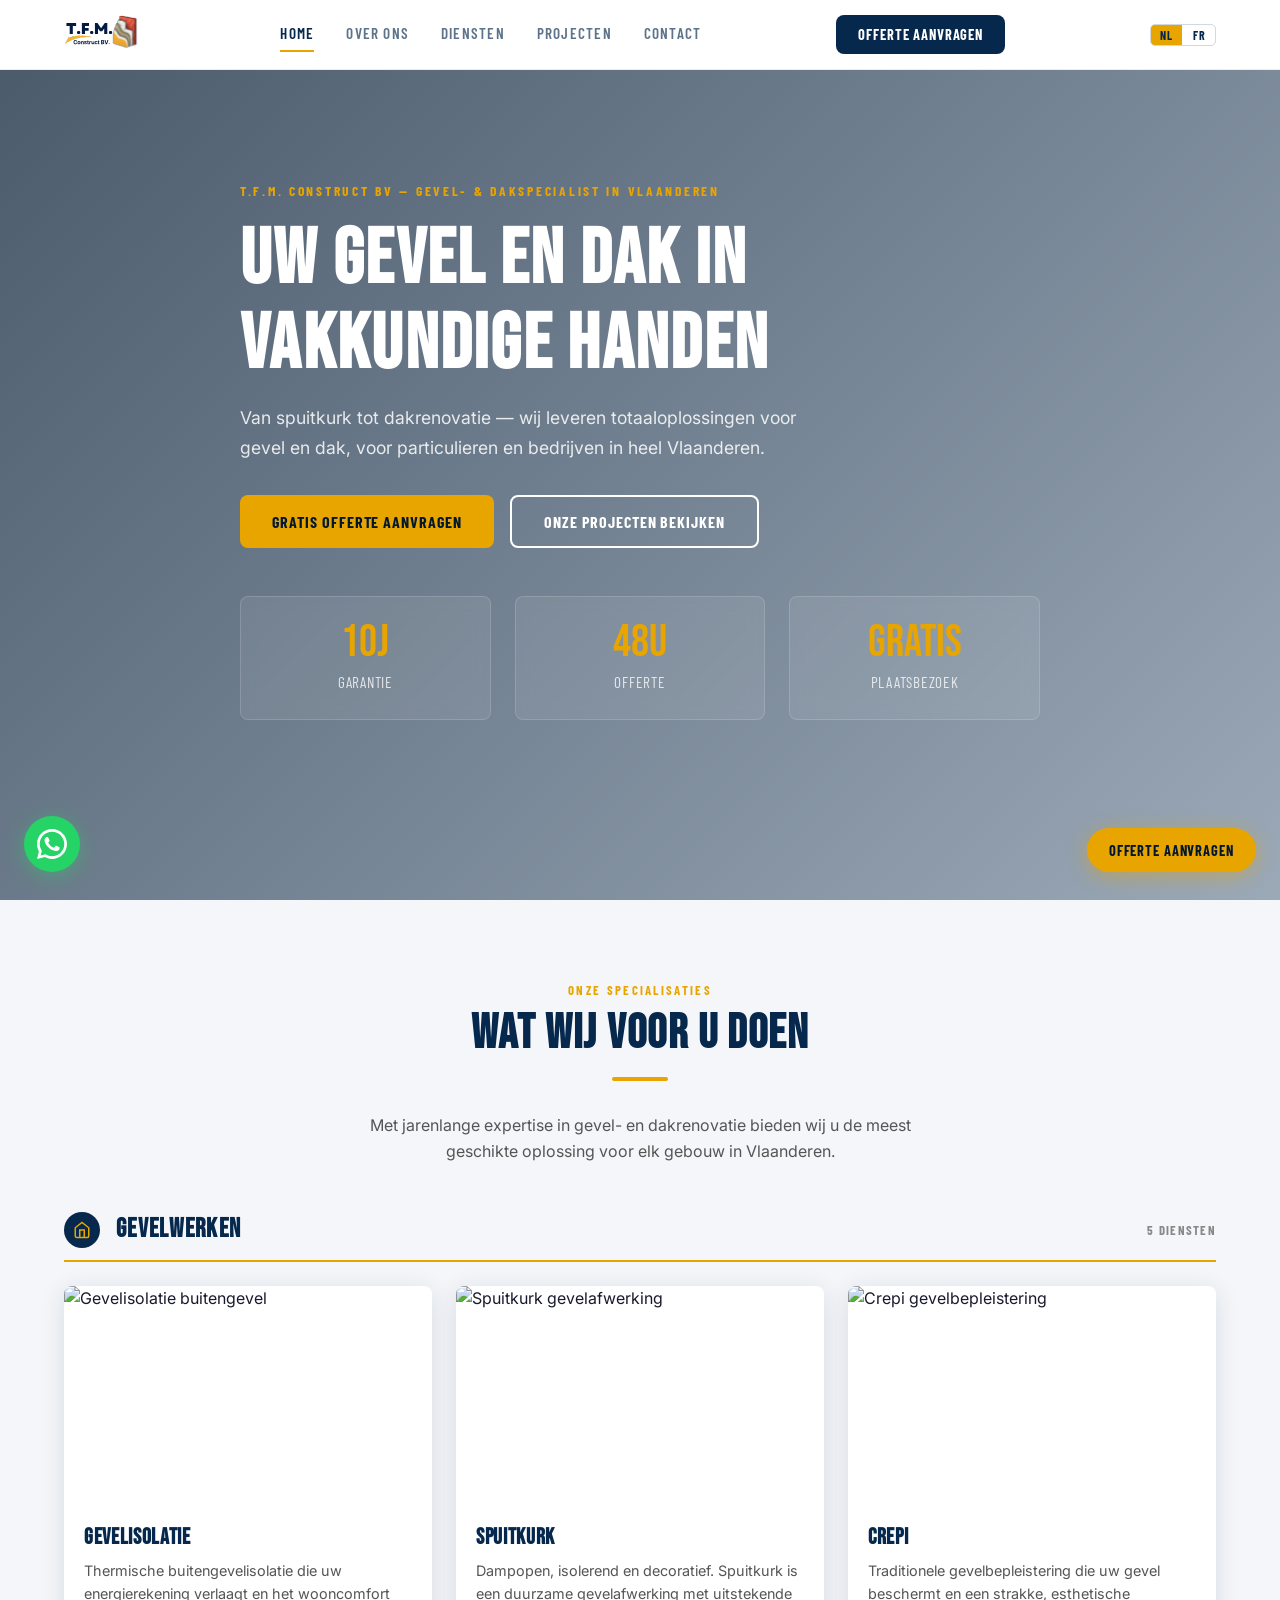
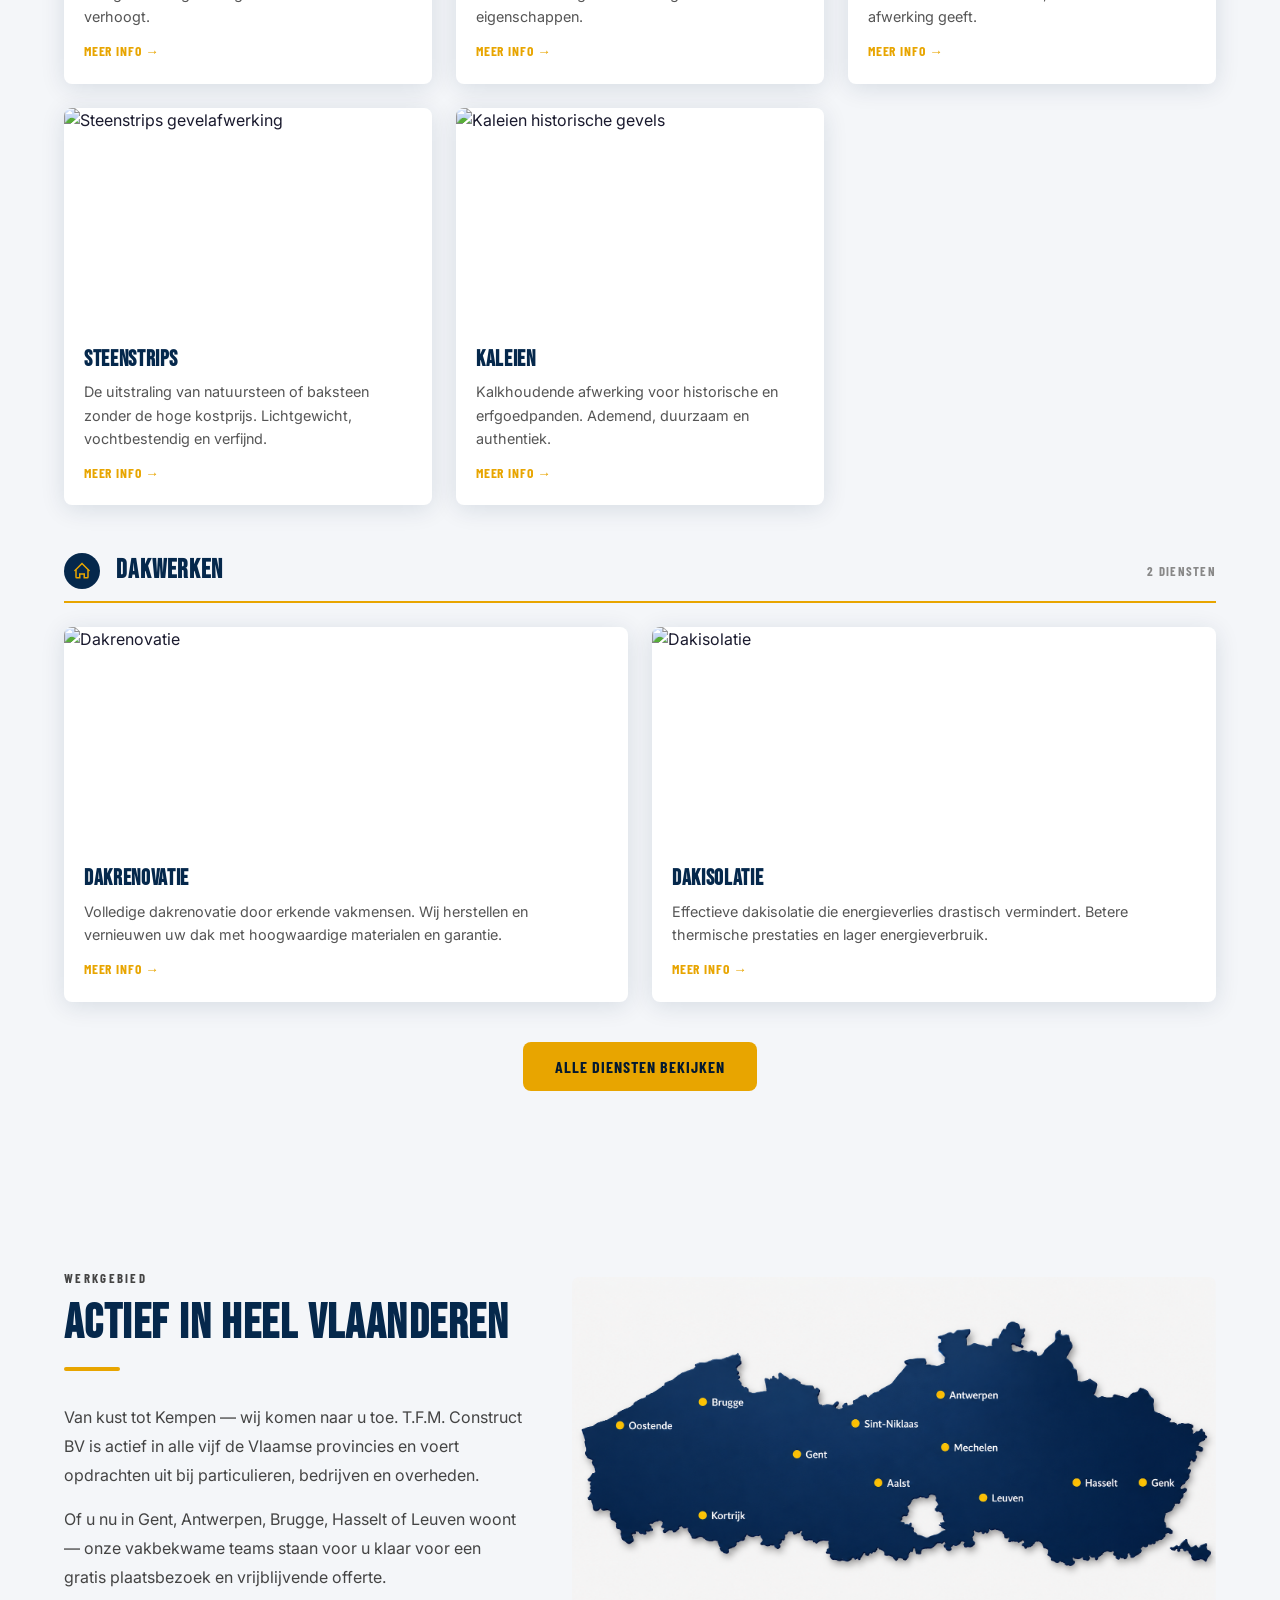
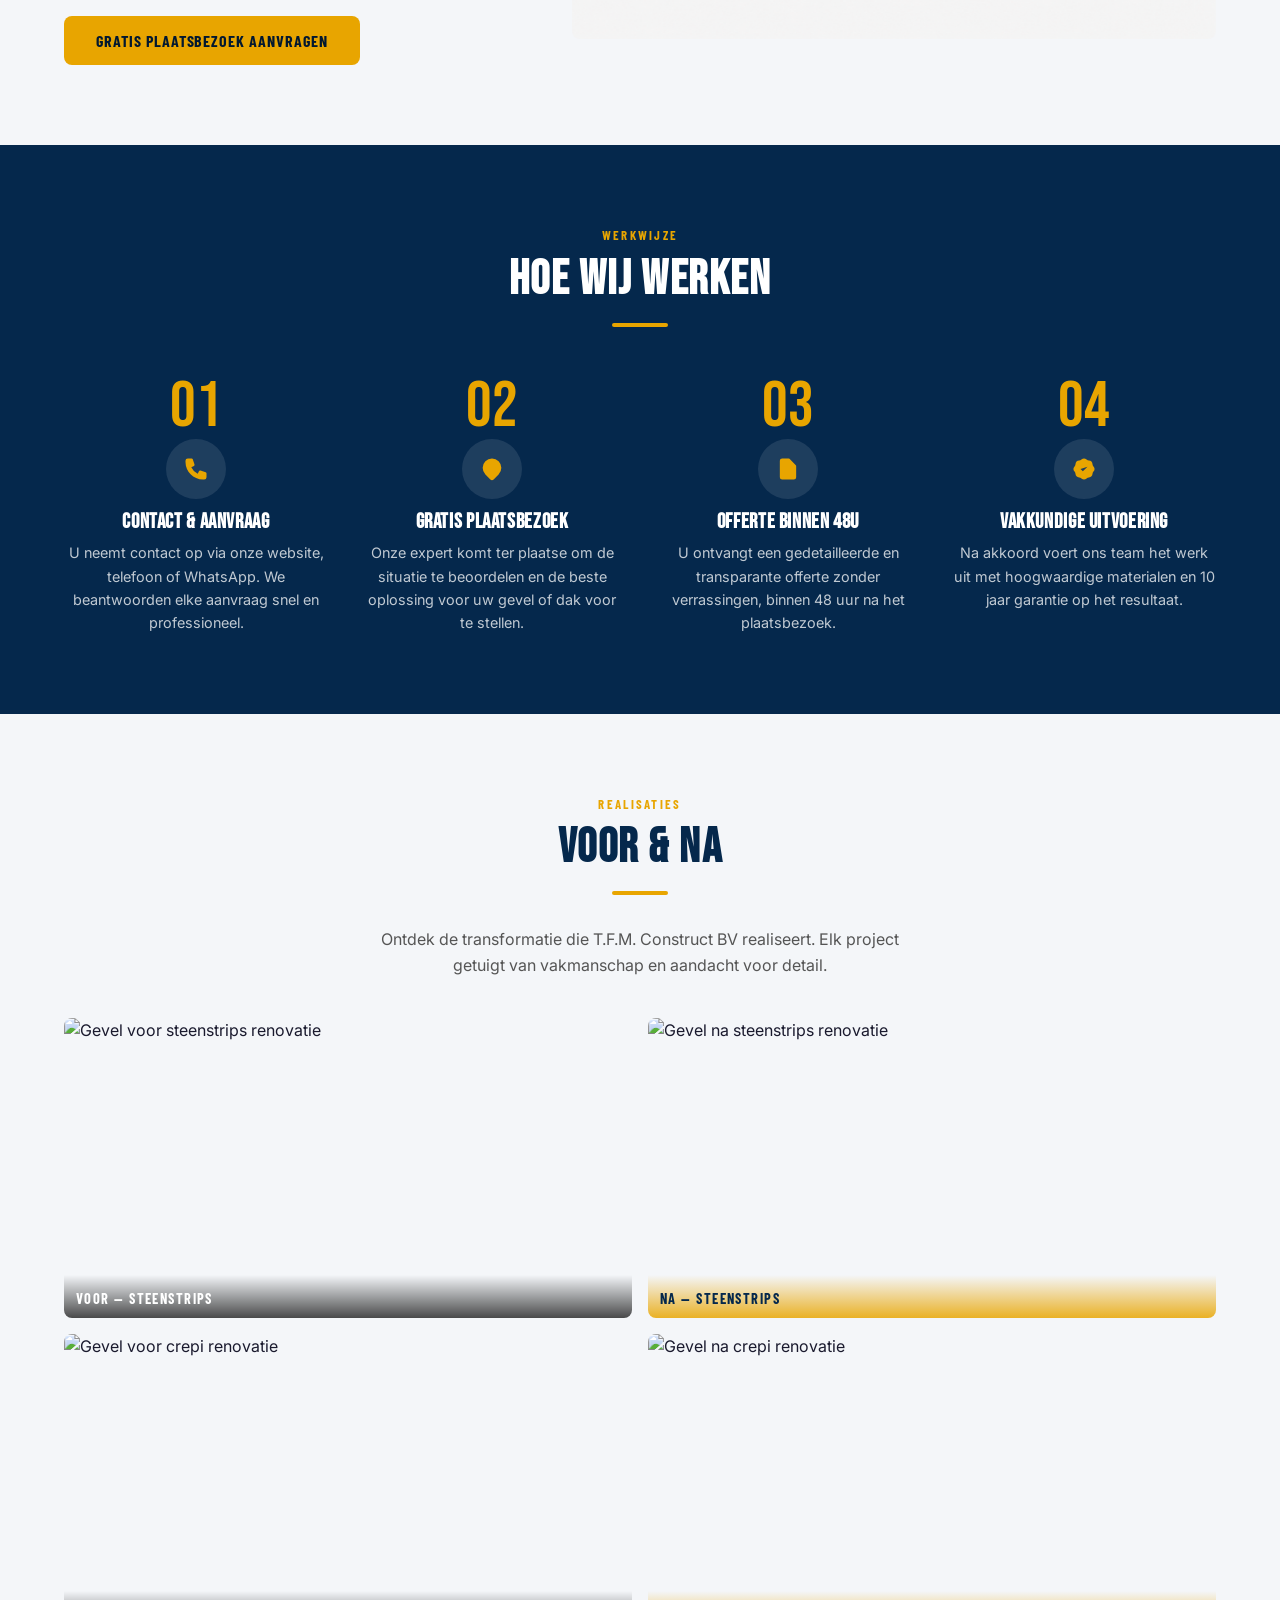
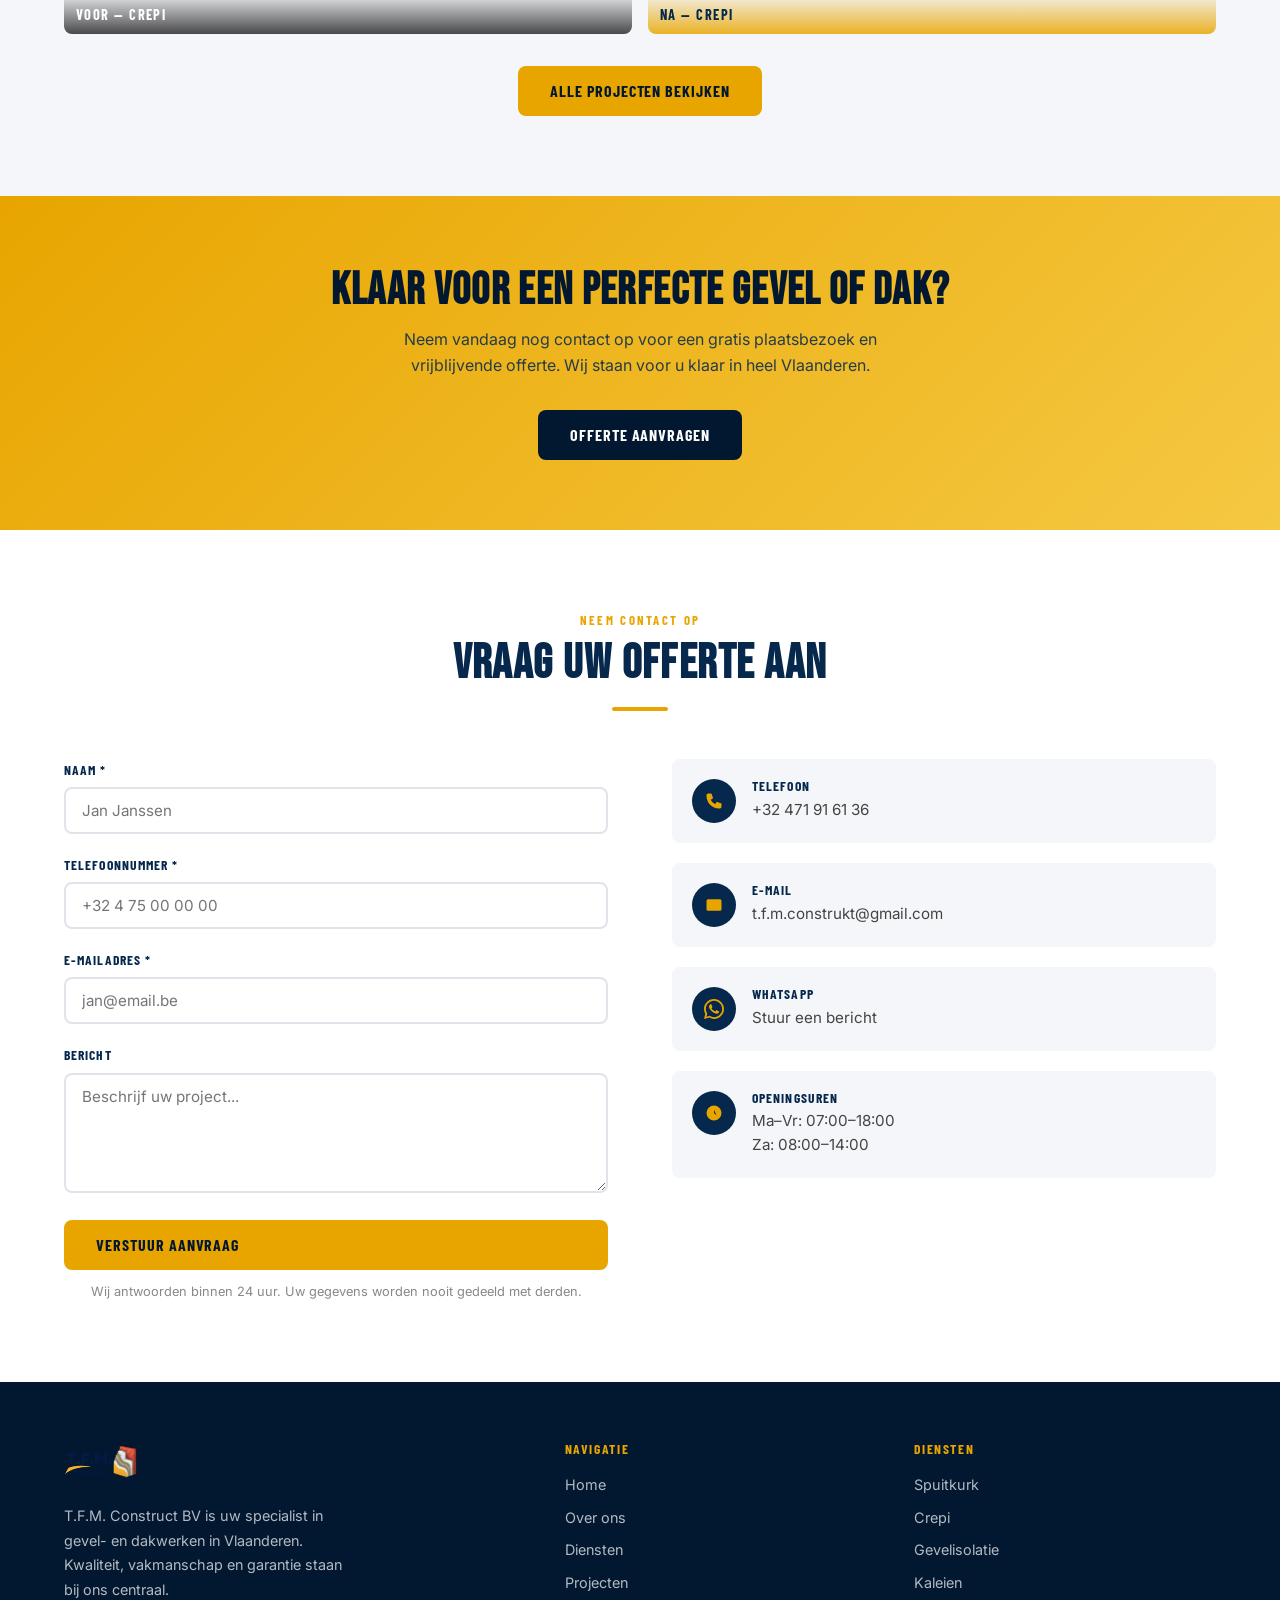
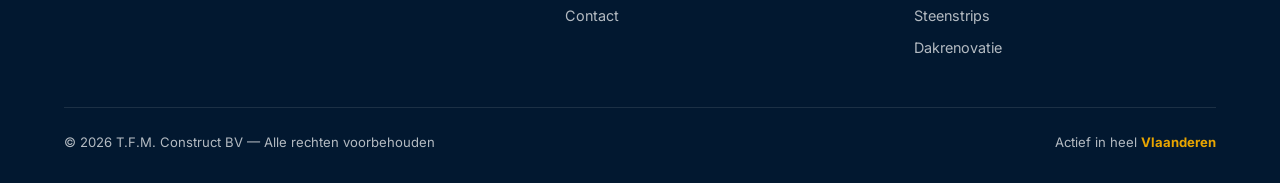
==== commit 9aafb0bd: "Fix hero: use existing crepi_na.png image (previous hero image was missing from repo)" ====
--- a/index.html
+++ b/index.html
@@ -96,7 +96,7 @@
 
 <!-- ===== HERO ===== -->
 <section class="hero" id="top">
-  <div class="hero-bg" style="background-image:url('https://raw.githubusercontent.com/vikabaranecz-ui/Tim/main/ChatGPT%20Image%20Jun%204%2C%202026%20at%2012_41_10%20AM.png')"></div>
+  <div class="hero-bg" style="background-image:url('https://raw.githubusercontent.com/vikabaranecz-ui/Tim/main/crepi_na.png')"></div>
   <div class="hero-overlay"></div>
   <div class="si hero-content">
     <p class="hero-label" data-i18n="idx.hero.label">T.F.M. Construct BV — Gevel- &amp; Dakspecialist in Vlaanderen</p>
--- a/style.css
+++ b/style.css
@@ -82,8 +82,8 @@
 
 /* ---------- Hero base ---------- */
 .hero{position:relative;min-height:100vh;display:flex;align-items:center;overflow:hidden}
-.hero-bg{position:absolute;inset:0;background-size:cover;background-position:center;background-repeat:no-repeat}
-.hero-overlay{position:absolute;inset:0;background:linear-gradient(135deg,rgba(2,24,48,.85) 0%,rgba(5,40,76,.6) 100%)}
+.hero-bg{position:absolute;inset:0;background-size:cover;background-position:center 60%;background-repeat:no-repeat}
+.hero-overlay{position:absolute;inset:0;background:linear-gradient(135deg,rgba(2,24,48,.72) 0%,rgba(5,40,76,.4) 100%)}
 .hero-content{position:relative;z-index:2;color:var(--white)}
 .hero-label{font-family:'Barlow Condensed',sans-serif;font-weight:700;font-size:.85rem;letter-spacing:.2em;text-transform:uppercase;color:var(--gold);margin-bottom:1rem}
 .hero h1{font-size:clamp(2.8rem,6vw,5rem);color:var(--white);margin-bottom:1rem;max-width:800px}
@@ -331,6 +331,8 @@
   .sticky-cta{font-size:.8rem;padding:.55rem 1.1rem;bottom:20px;right:16px}
   /* Hero */
   .hero{min-height:90vh}
+  .hero-bg{background-position:center 60%}
+  .hero-overlay{background:linear-gradient(180deg,rgba(2,24,48,.55) 0%,rgba(5,40,76,.75) 100%)}
   .hero-sub{font-size:1rem}
   .hero-btns{gap:.75rem}
   /* Page hero */
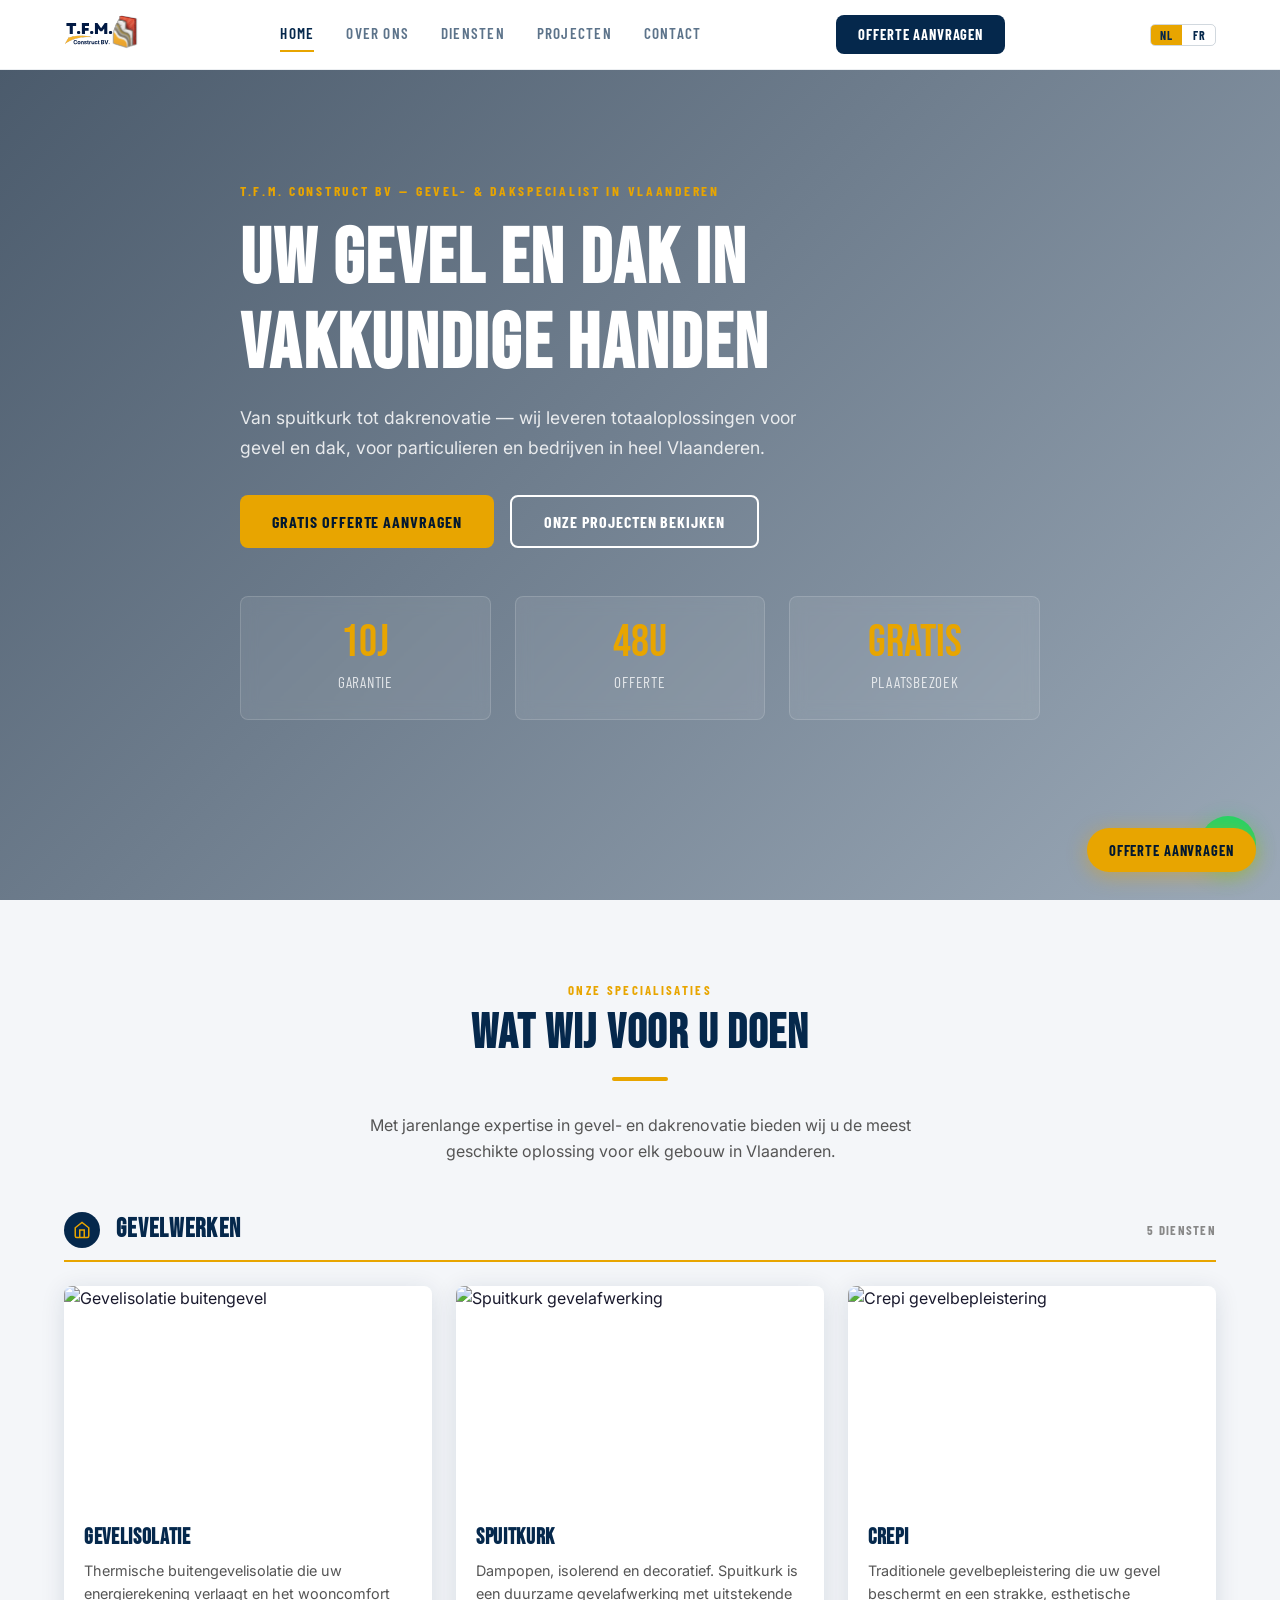
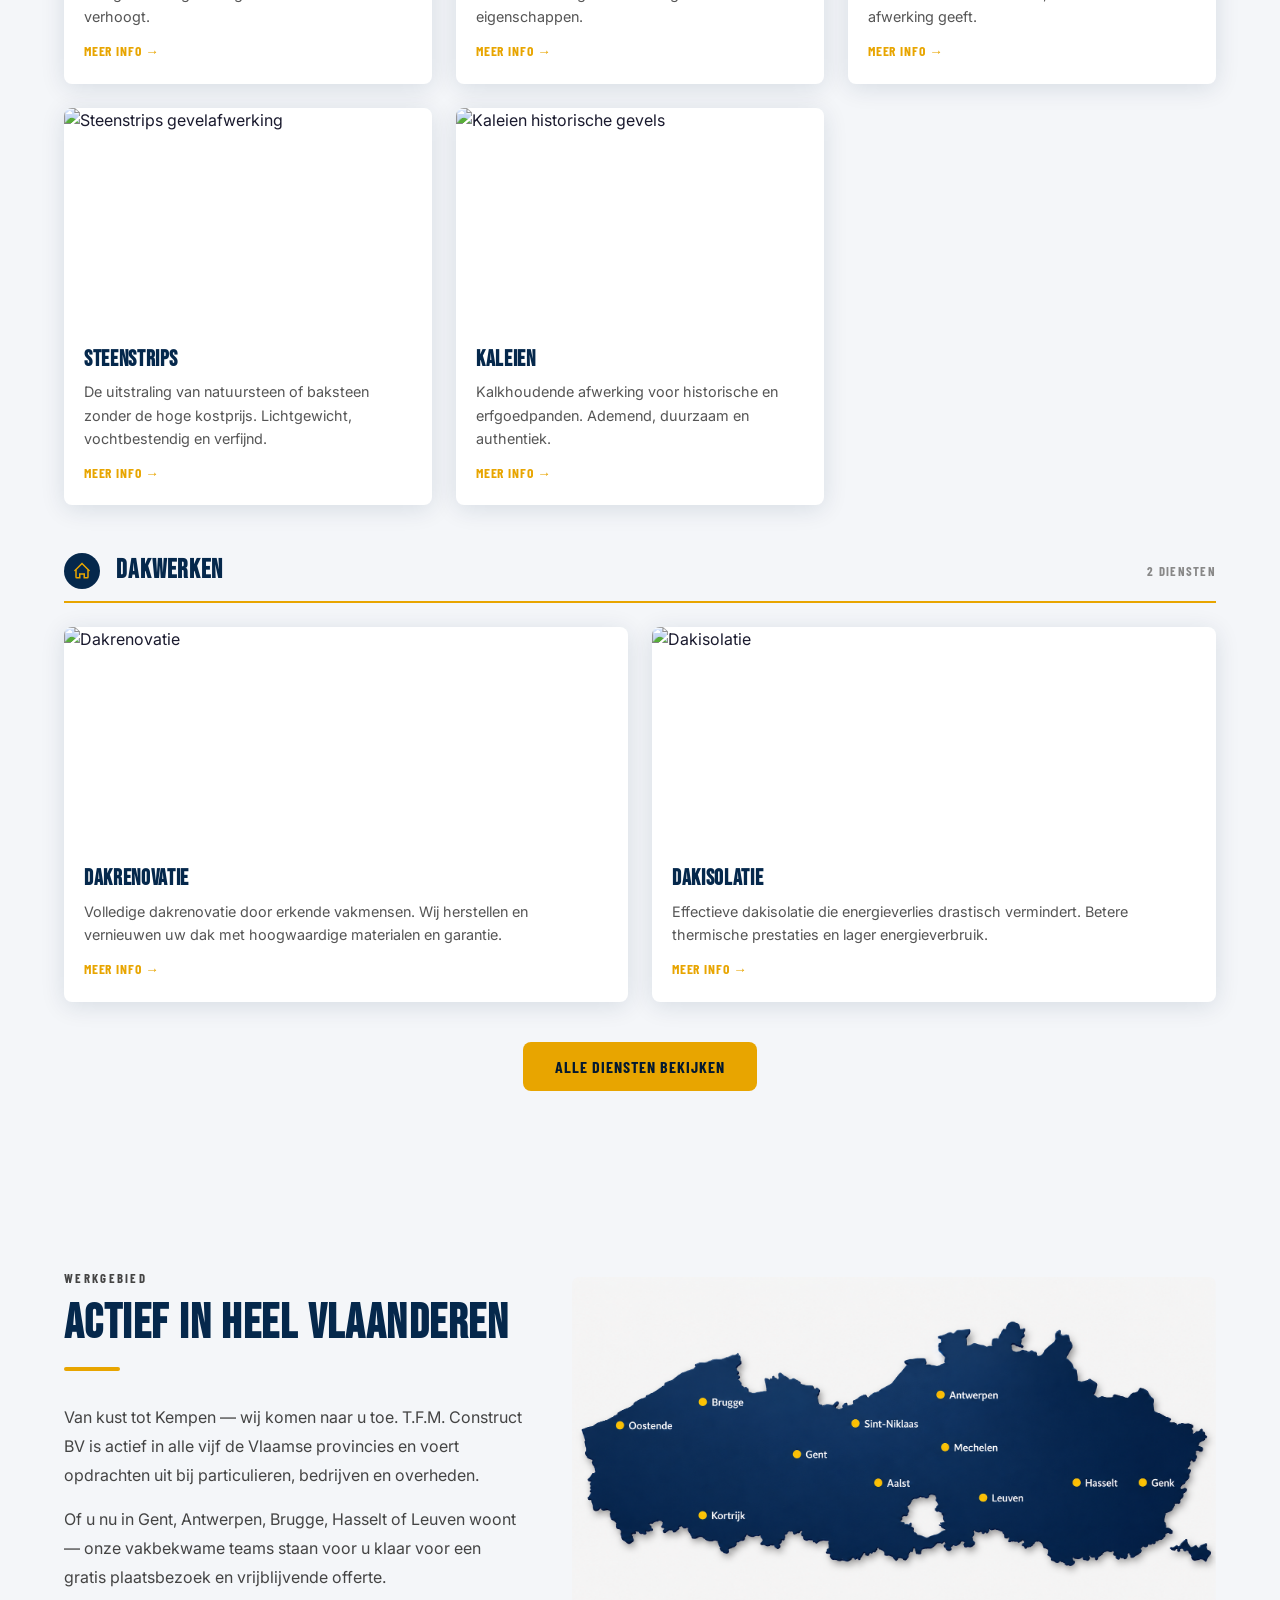
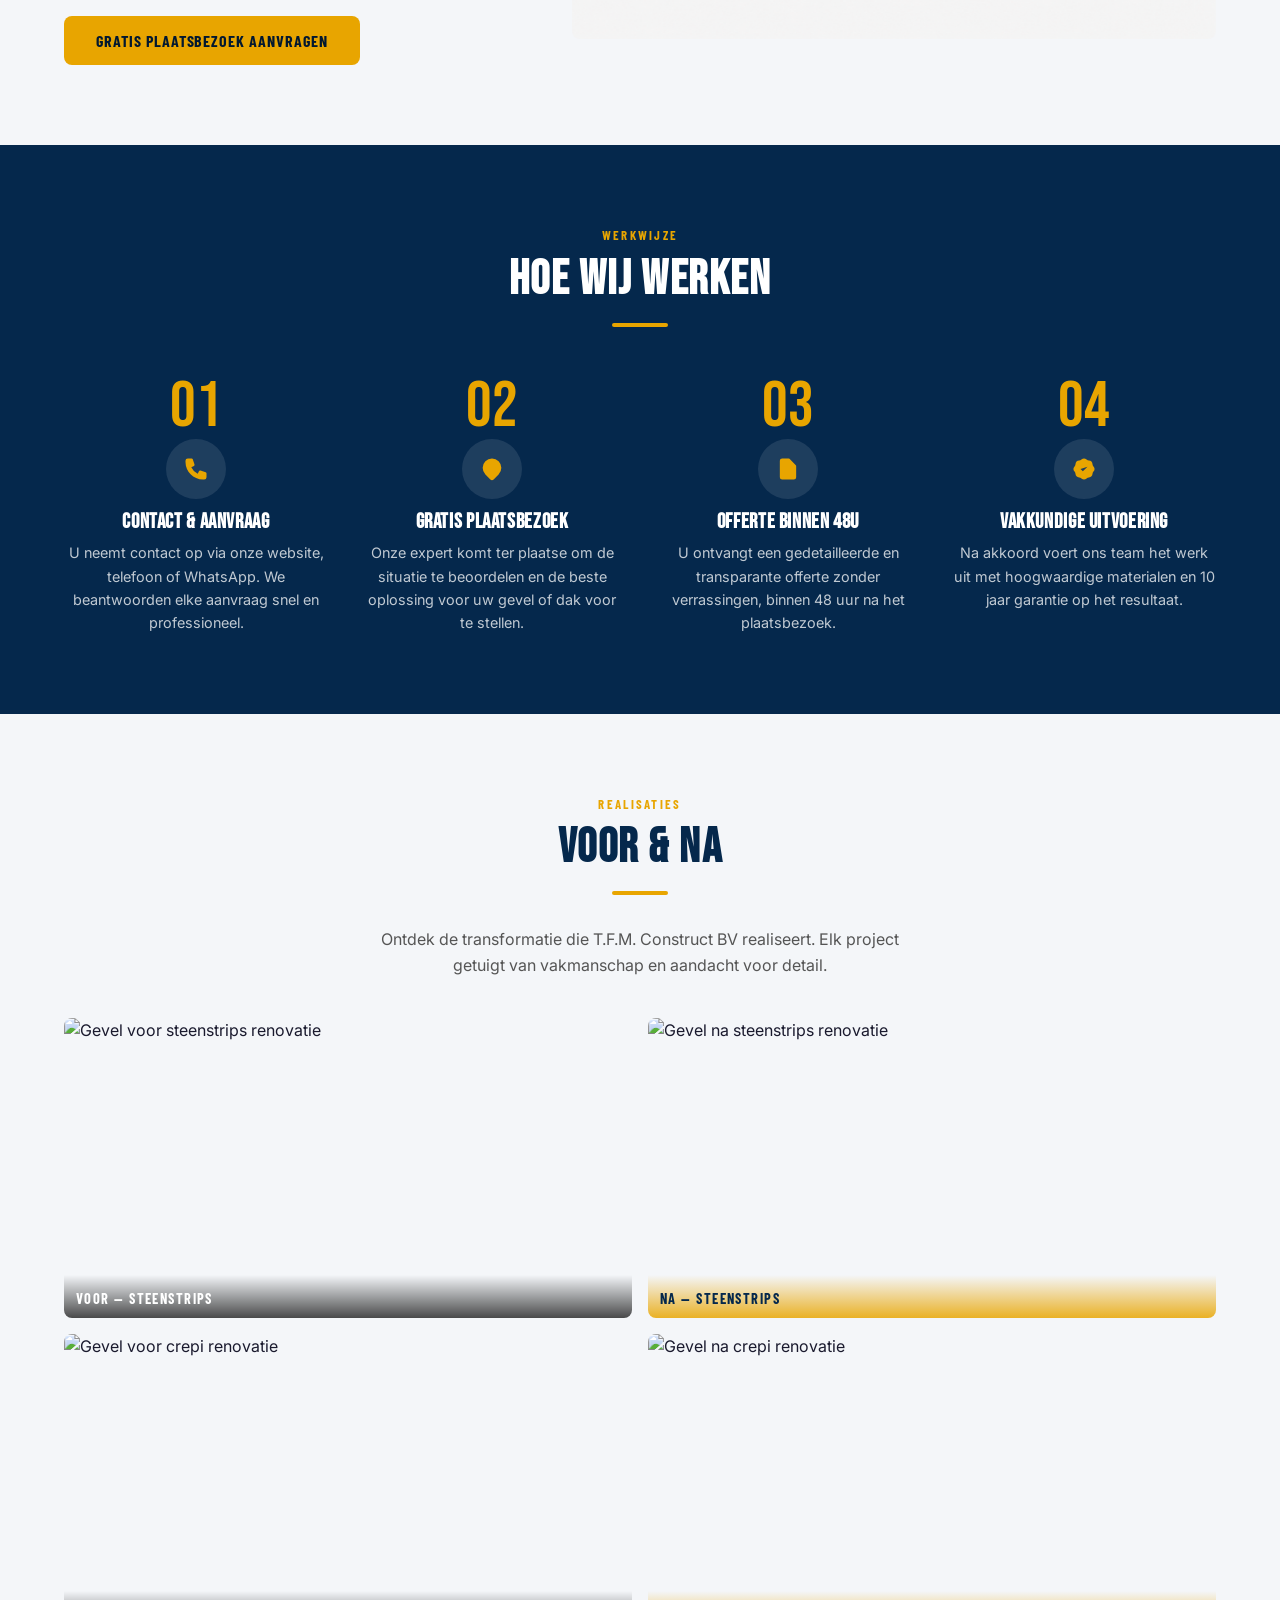
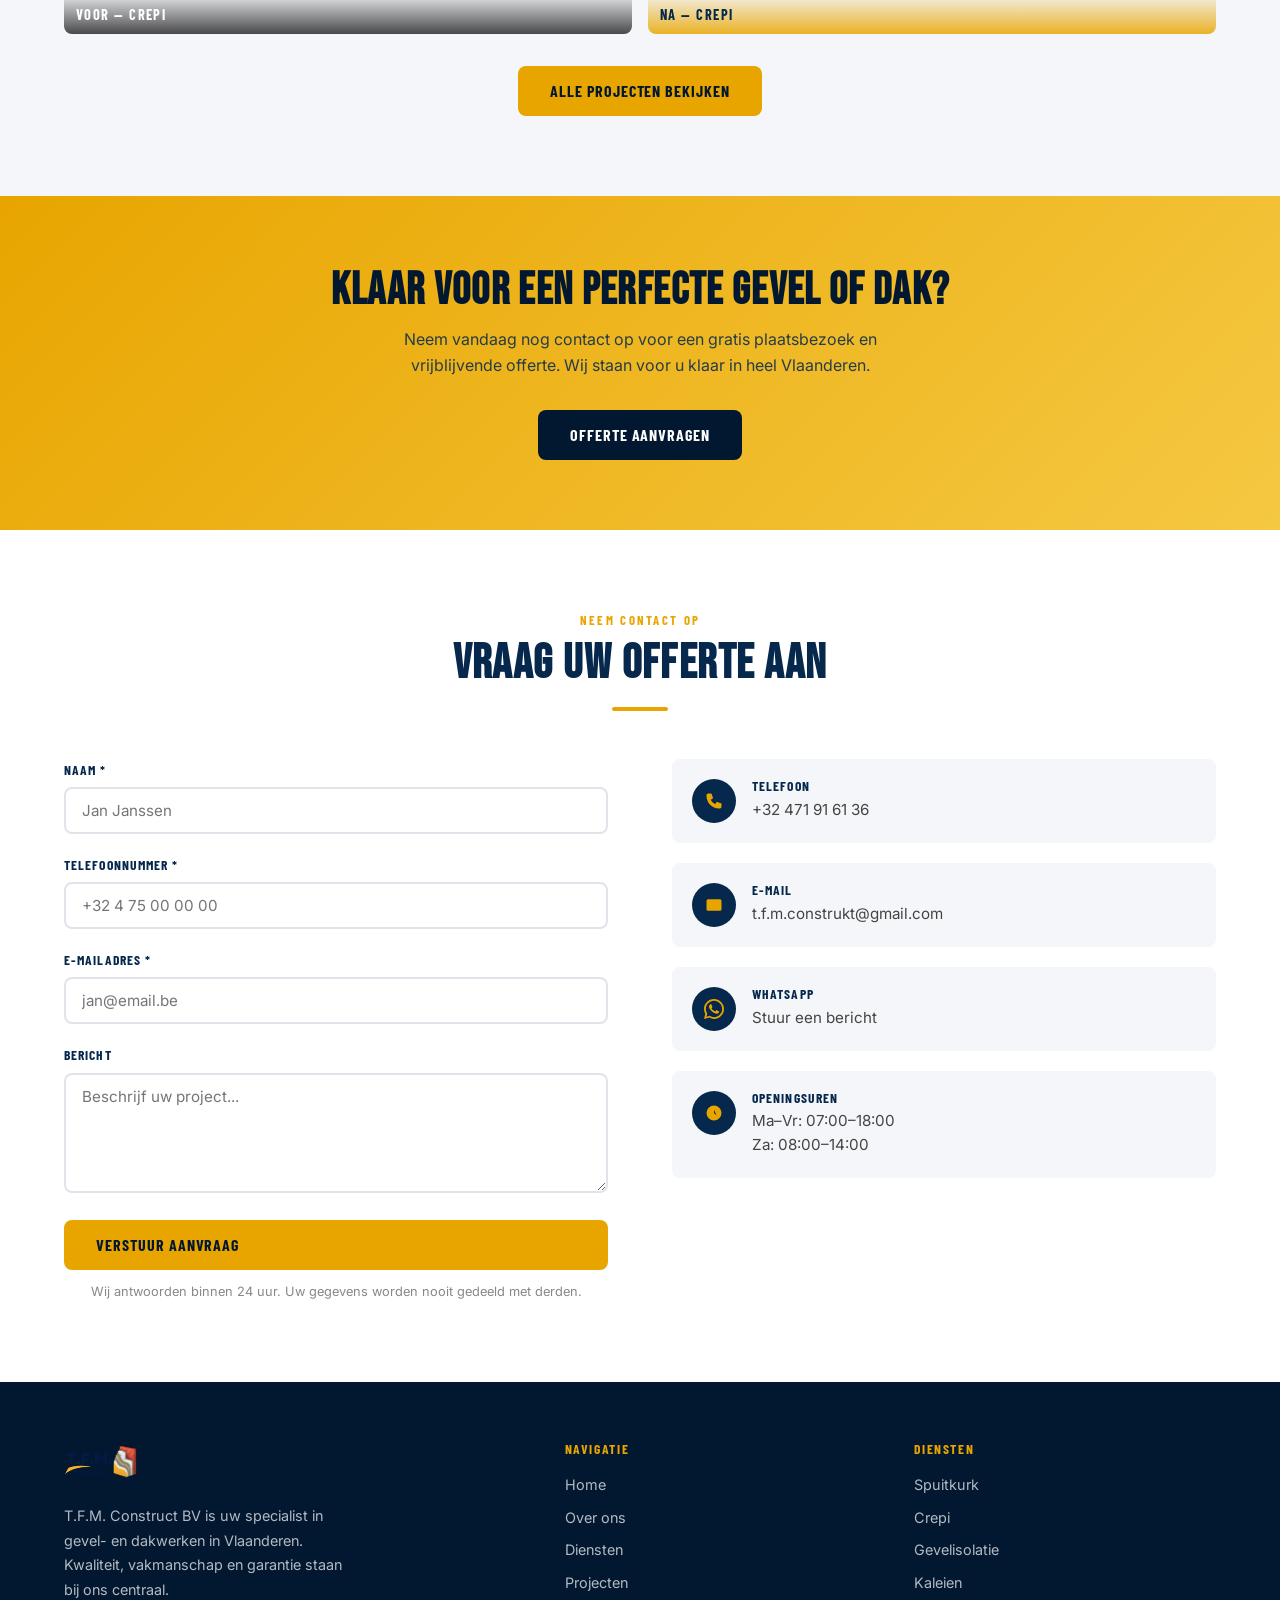
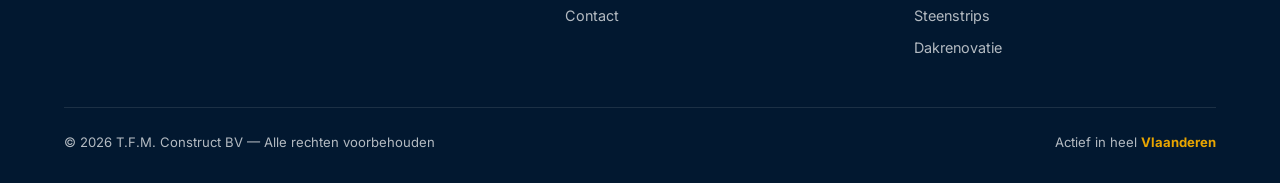
==== commit e82a9883: "Update service card photos on homepage: spuitkurk, kaleien, dakrenovatie, dakisolatie" ====
--- a/index.html
+++ b/index.html
@@ -155,7 +155,7 @@
         </a>
         <a href="diensten.html#spuitkurk" class="service-card reveal" style="transition-delay:.1s">
           <div class="service-card-img" data-lb>
-            <img src="https://raw.githubusercontent.com/vikabaranecz-ui/Tim/main/spuitkurk6.jpg" alt="Spuitkurk gevelafwerking" width="300" height="220" loading="lazy">
+            <img src="https://raw.githubusercontent.com/vikabaranecz-ui/Tim/main/spuitkurk6jpg.jpg" alt="Spuitkurk gevelafwerking" width="300" height="220" loading="lazy">
           </div>
           <div class="service-card-body">
             <h3 data-i18n="svc.spuitkurk">Spuitkurk</h3>
@@ -185,7 +185,7 @@
         </a>
         <a href="diensten.html#kaleien" class="service-card reveal" style="transition-delay:.25s">
           <div class="service-card-img" data-lb>
-            <img src="https://raw.githubusercontent.com/vikabaranecz-ui/Tim/main/Kaleien" alt="Kaleien historische gevels" width="300" height="220" loading="lazy">
+            <img src="https://raw.githubusercontent.com/vikabaranecz-ui/Tim/main/kaleien_na.png" alt="Kaleien historische gevels" width="300" height="220" loading="lazy">
           </div>
           <div class="service-card-body">
             <h3 data-i18n="svc.kaleien">Kaleien</h3>
@@ -208,7 +208,7 @@
       <div class="services-grid two-col">
         <a href="diensten.html#dakrenovatie" class="service-card reveal" style="transition-delay:.05s">
           <div class="service-card-img" data-lb>
-            <img src="https://raw.githubusercontent.com/vikabaranecz-ui/Tim/main/ChatGPT%20Image%20Jun%204%2C%202026%20at%2012_37_25%20AM.png" alt="Dakrenovatie" width="300" height="220" loading="lazy">
+            <img src="https://raw.githubusercontent.com/vikabaranecz-ui/Tim/main/dakrenovatie.jpg" alt="Dakrenovatie" width="300" height="220" loading="lazy">
           </div>
           <div class="service-card-body">
             <h3 data-i18n="svc.dakrenovatie">Dakrenovatie</h3>
@@ -218,7 +218,7 @@
         </a>
         <a href="diensten.html#dakisolatie" class="service-card reveal" style="transition-delay:.1s">
           <div class="service-card-img" data-lb>
-            <img src="https://raw.githubusercontent.com/vikabaranecz-ui/Tim/main/ChatGPT%20Image%20Jan%2029%2C%202026%20at%2010_46_54%20AM.png" alt="Dakisolatie" width="300" height="220" loading="lazy">
+            <img src="https://raw.githubusercontent.com/vikabaranecz-ui/Tim/main/dakisolatie.jpg" alt="Dakisolatie" width="300" height="220" loading="lazy">
           </div>
           <div class="service-card-body">
             <h3 data-i18n="svc.dakisolatie">Dakisolatie</h3>
@@ -466,6 +466,7 @@
 <!-- Sticky CTA -->
 <a href="contact.html" class="sticky-cta" data-i18n="sticky.cta" aria-label="Offerte aanvragen">Offerte aanvragen</a>
 
+<div class="mobile-cta-bar"><a href="contact.html" data-i18n="nav.cta">Offerte aanvragen</a></div>
 <script src="lang.js" defer></script>
 <script src="main.js" defer></script>
 </body>
--- a/style.css
+++ b/style.css
@@ -196,10 +196,14 @@
 .wa-section p{color:#555;max-width:500px;margin:0 auto 2rem}
 
 /* ---------- Floating WhatsApp button ---------- */
-.wa-float{position:fixed;bottom:28px;left:24px;z-index:900;width:56px;height:56px;background:#25D366;border-radius:50%;display:flex;align-items:center;justify-content:center;box-shadow:0 4px 20px rgba(37,211,102,.45);animation:waPulse 2.5s infinite}
+.wa-float{position:fixed;bottom:28px;right:24px;z-index:900;width:56px;height:56px;background:#25D366;border-radius:50%;display:flex;align-items:center;justify-content:center;box-shadow:0 4px 20px rgba(37,211,102,.45);animation:waPulse 2.5s infinite}
 .wa-float svg{width:30px;height:30px;fill:#fff}
 .wa-float:hover{background:#1ebe5a;animation:none;transform:scale(1.1)}
 @keyframes waPulse{0%,100%{box-shadow:0 4px 20px rgba(37,211,102,.45)}50%{box-shadow:0 4px 32px rgba(37,211,102,.75),0 0 0 8px rgba(37,211,102,.12)}}
+
+/* ---------- Mobile bottom CTA bar ---------- */
+.mobile-cta-bar{display:none;position:fixed;bottom:0;left:0;right:0;z-index:950;background:var(--gold);padding:14px 20px;box-shadow:0 -4px 20px rgba(0,0,0,.18)}
+.mobile-cta-bar a{display:block;width:100%;text-align:center;font-family:'Barlow Condensed',sans-serif;font-weight:700;font-size:1.05rem;letter-spacing:.1em;text-transform:uppercase;color:var(--navy-dk);text-decoration:none}
 
 /* ---------- Sticky CTA (bottom-right) ---------- */
 .sticky-cta{position:fixed;bottom:28px;right:24px;z-index:900;font-family:'Barlow Condensed',sans-serif;font-weight:700;font-size:.9rem;letter-spacing:.06em;text-transform:uppercase;background:var(--gold);color:var(--navy-dk);padding:.65rem 1.4rem;border-radius:50px;box-shadow:0 4px 20px rgba(232,165,0,.45);animation:ctaPulse 2.5s infinite;transition:opacity .3s,transform .3s}
@@ -374,6 +378,10 @@
   .lb-prev,.lb-next{padding:8px 12px;font-size:1.5rem}
   /* Floating knoppen — op heel klein scherm */
   .sticky-cta{display:none}
+  .wa-float{bottom:70px;right:16px;width:50px;height:50px}
+  /* Vaste onderste balk op mobiel */
+  .mobile-cta-bar{display:flex}
+  body{padding-bottom:56px}
 }
 
 /* ---------- LIGHTBOX ---------- */
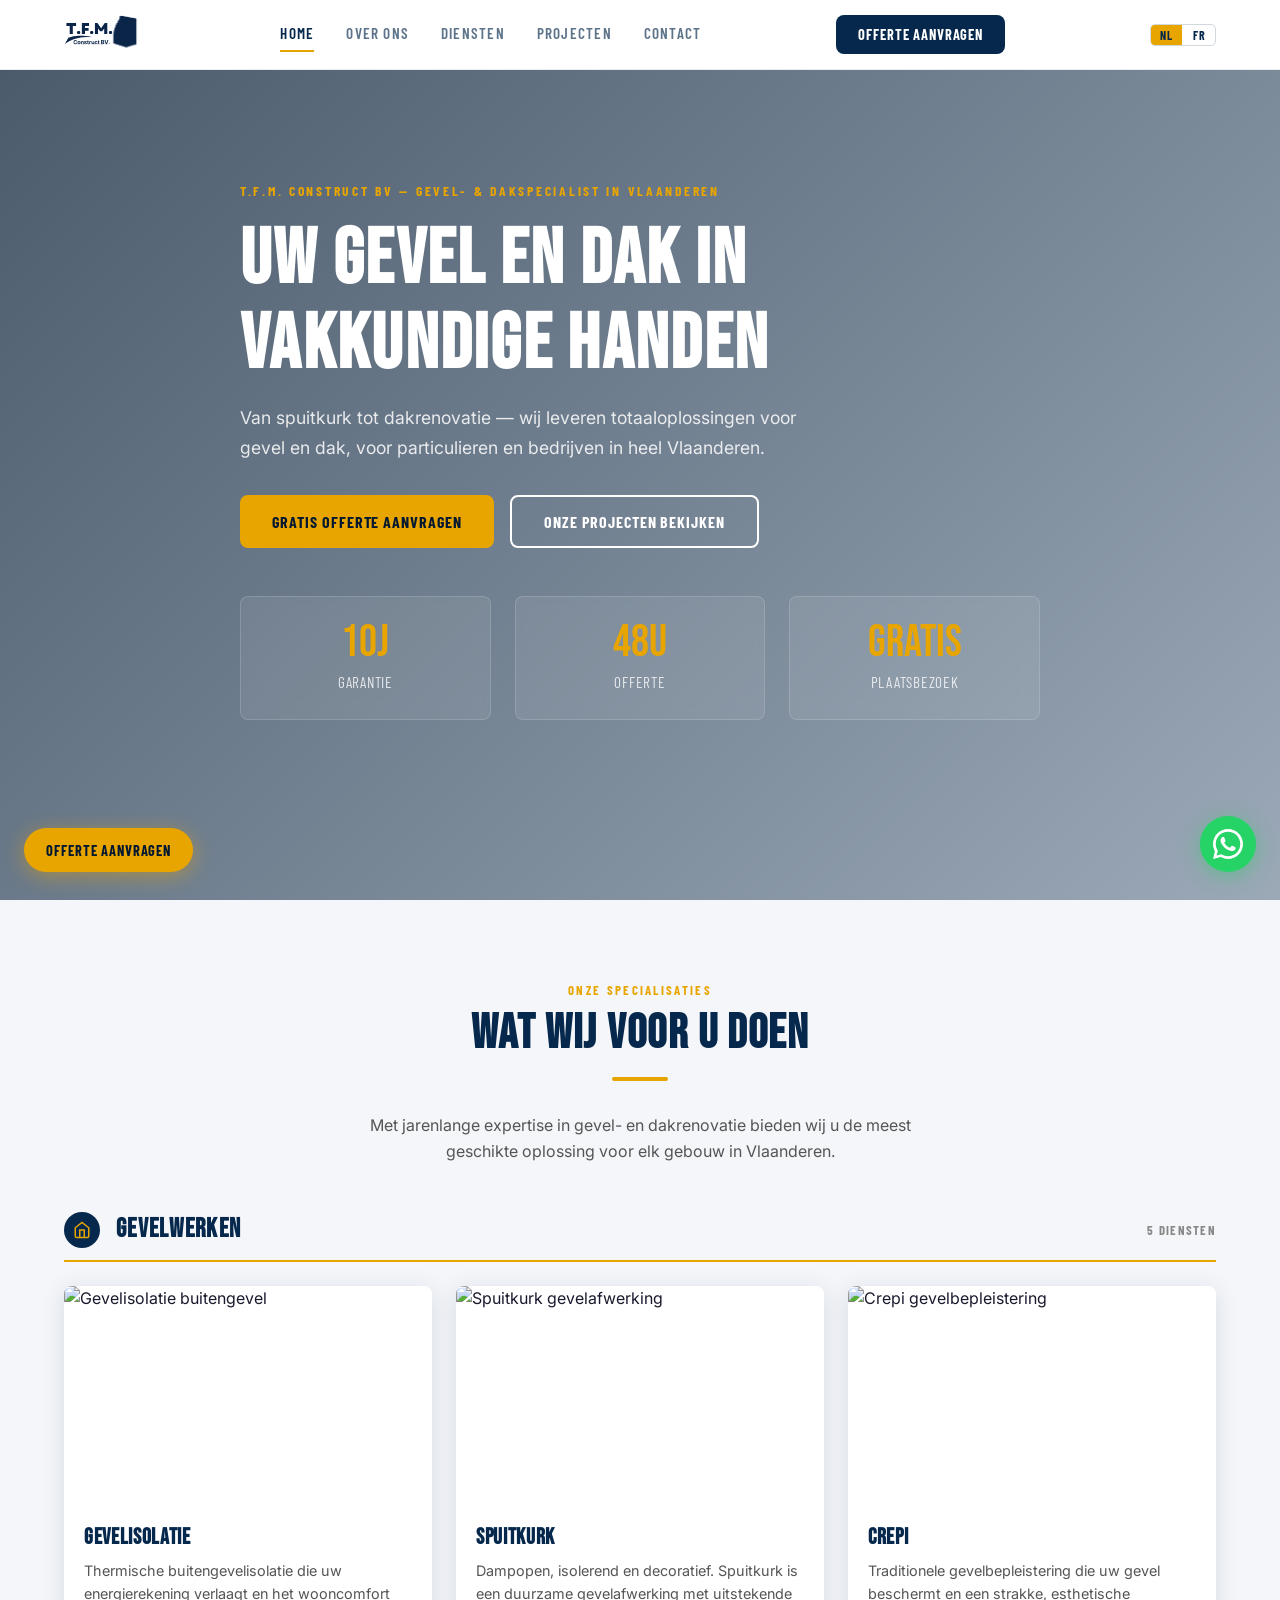
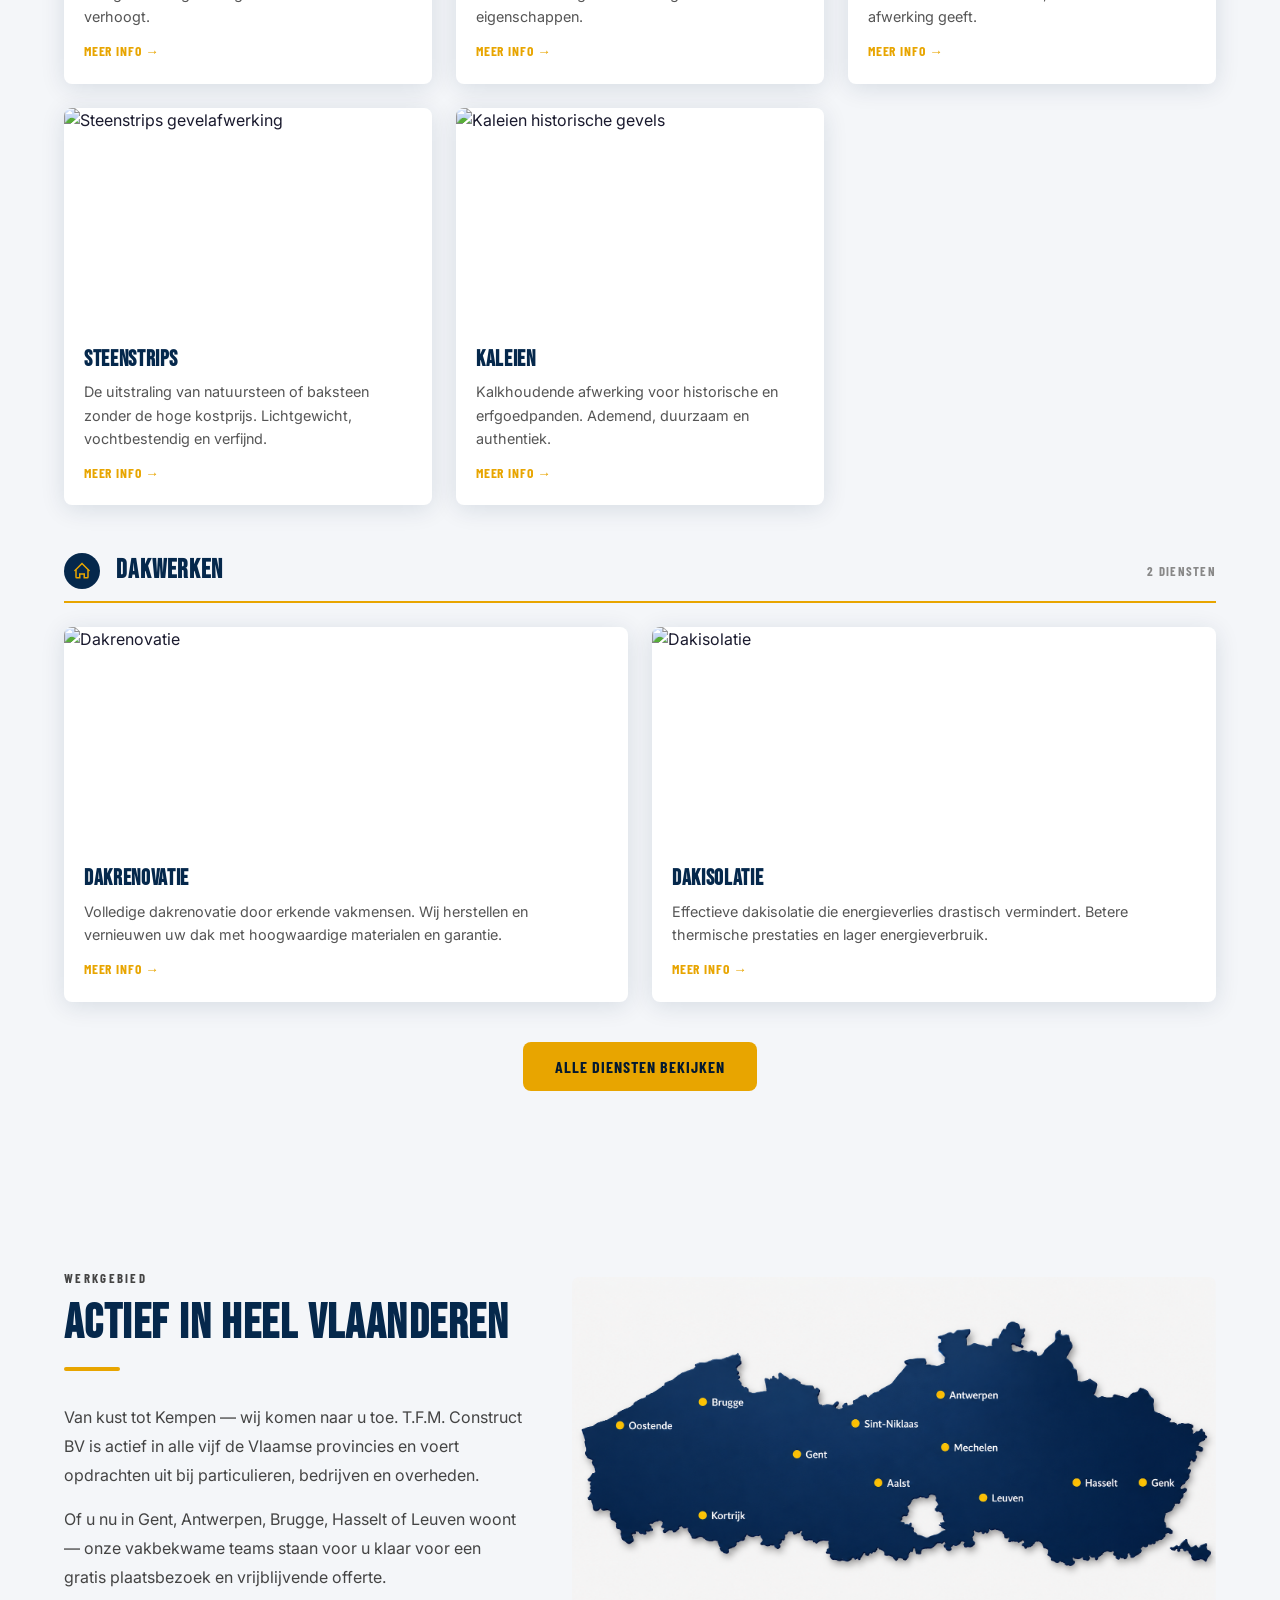
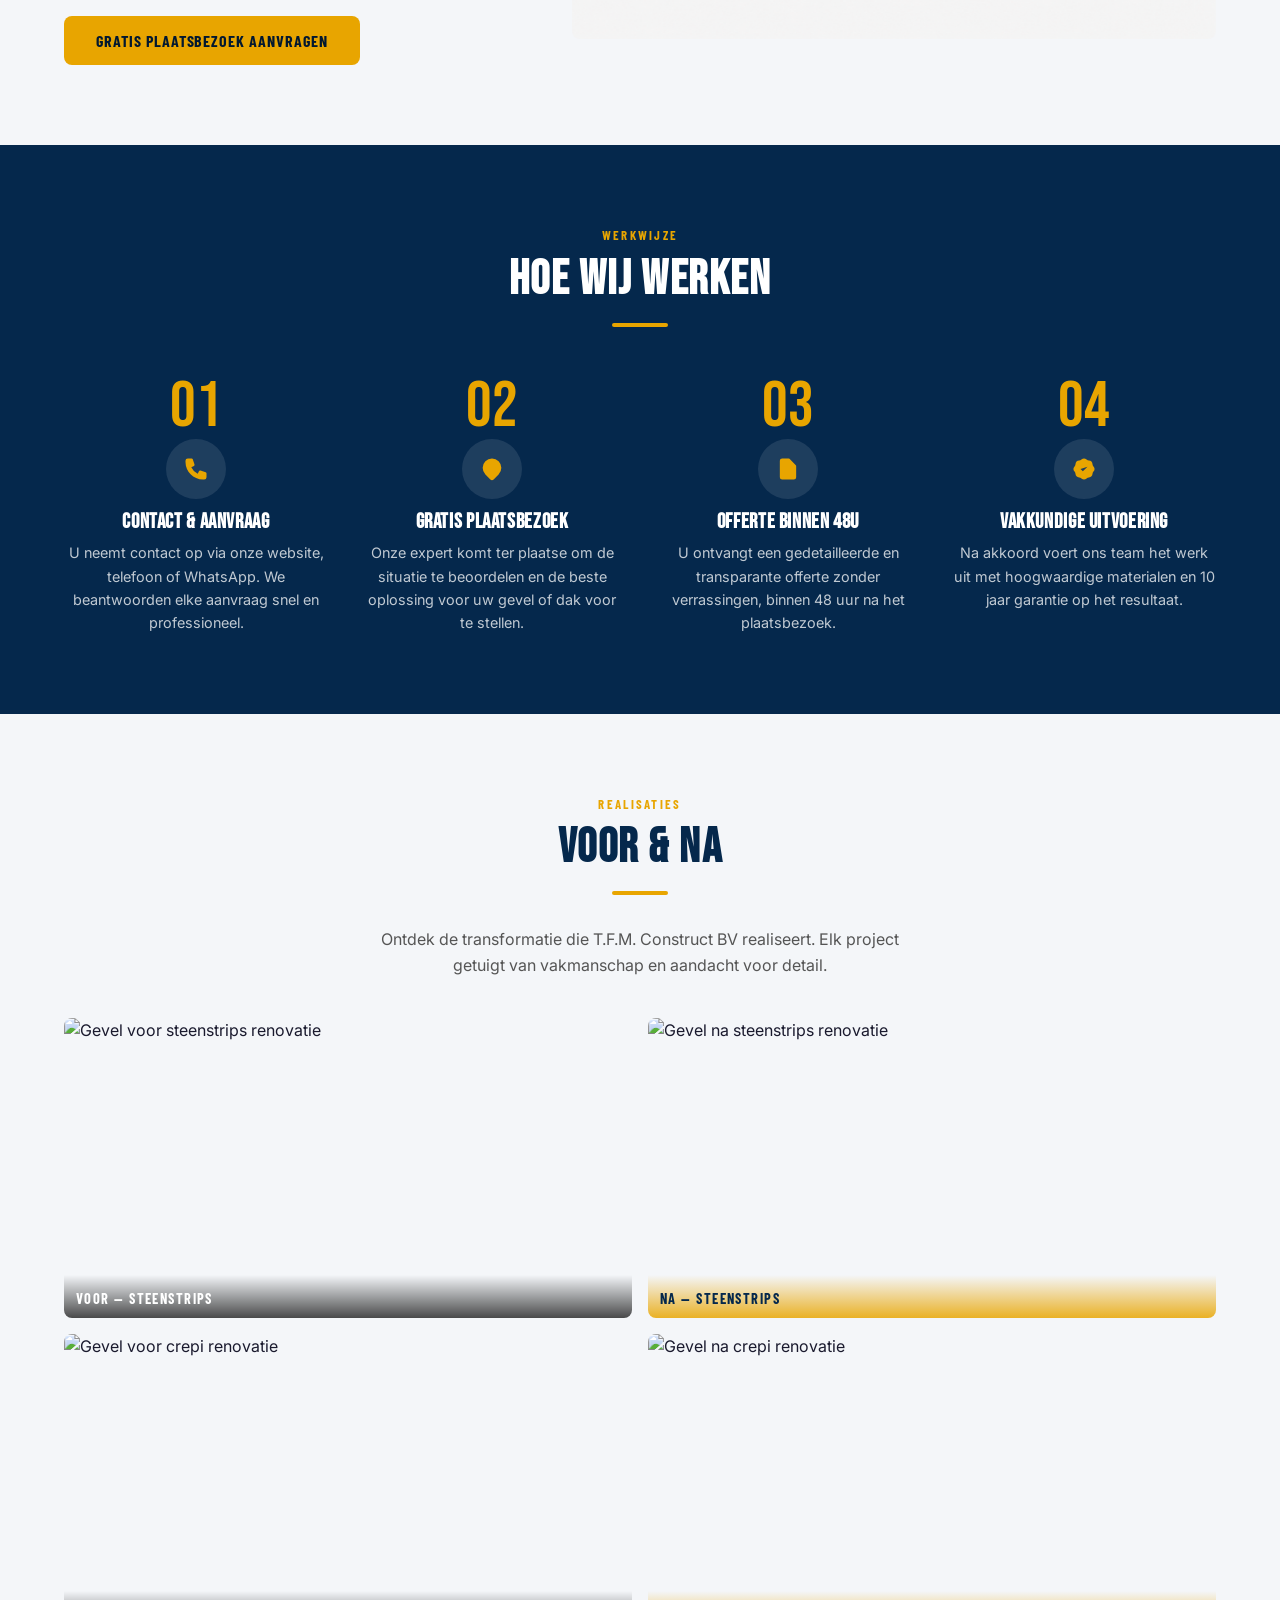
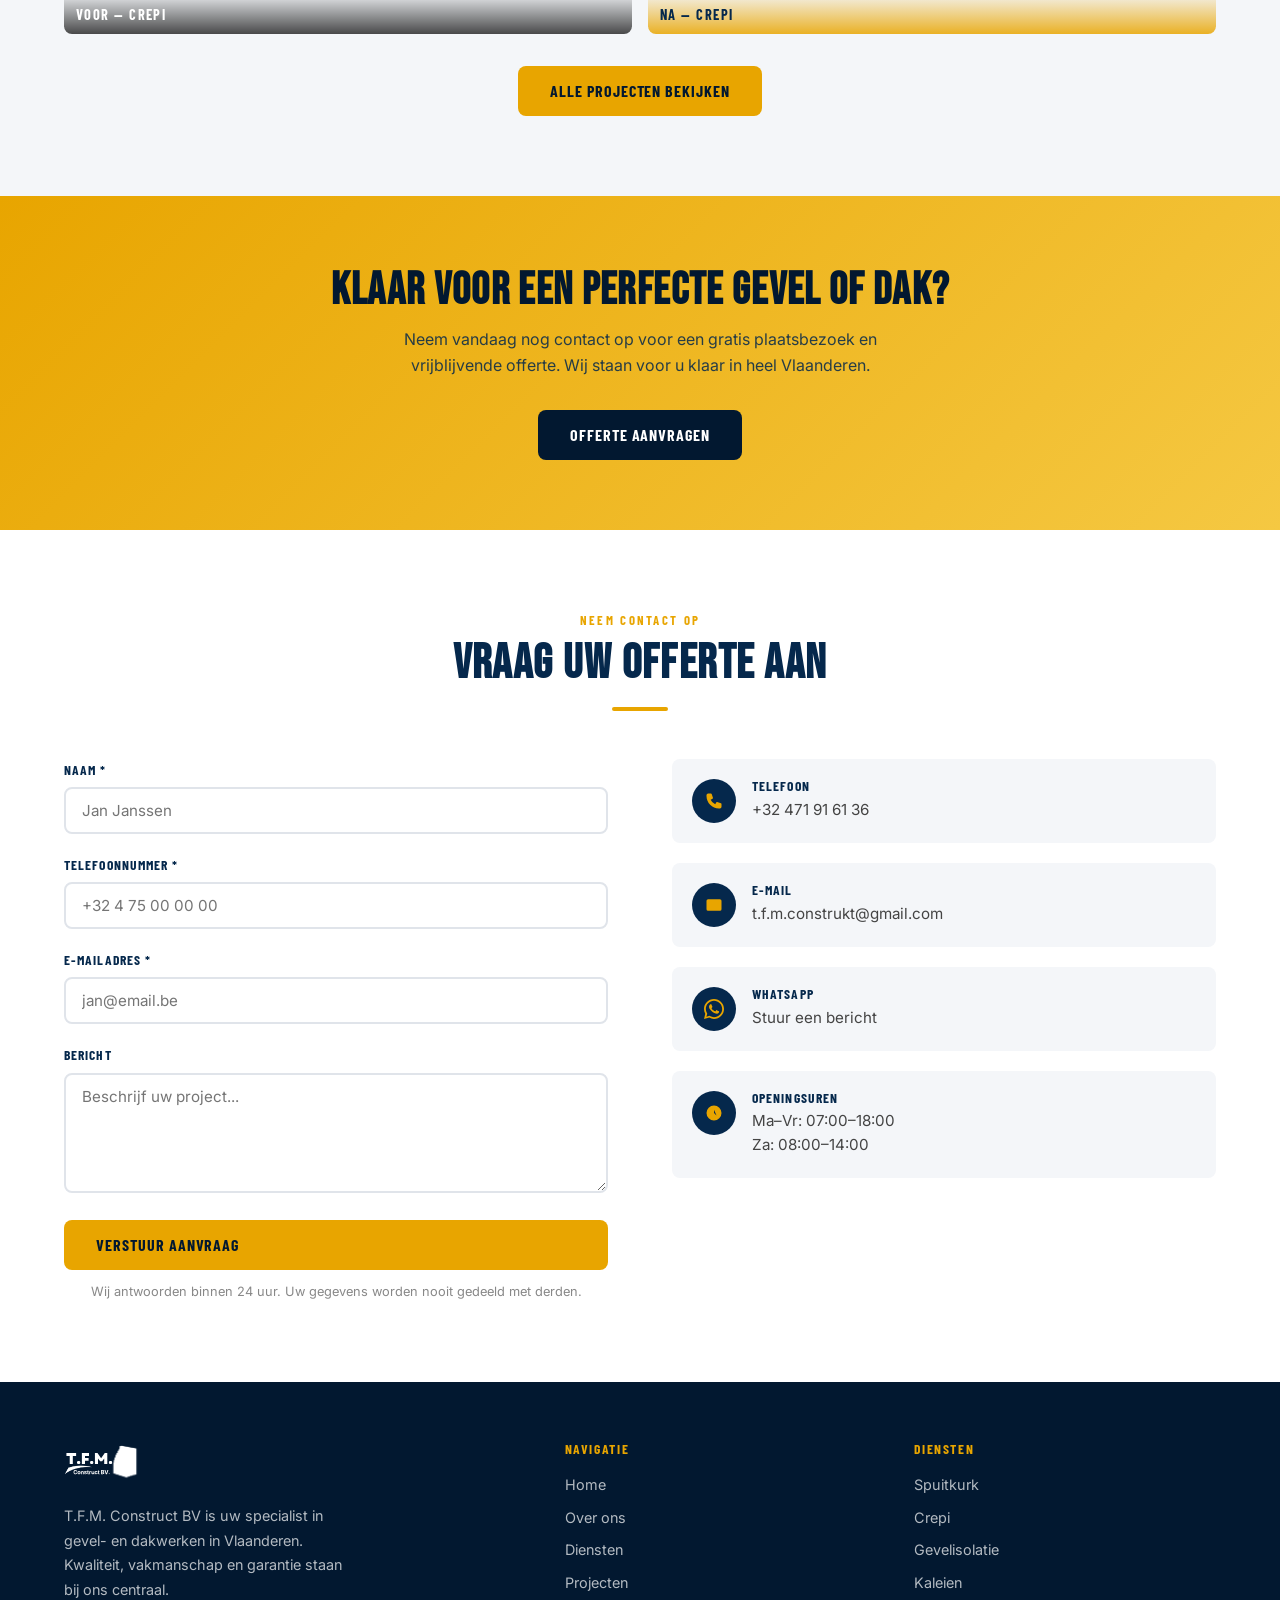
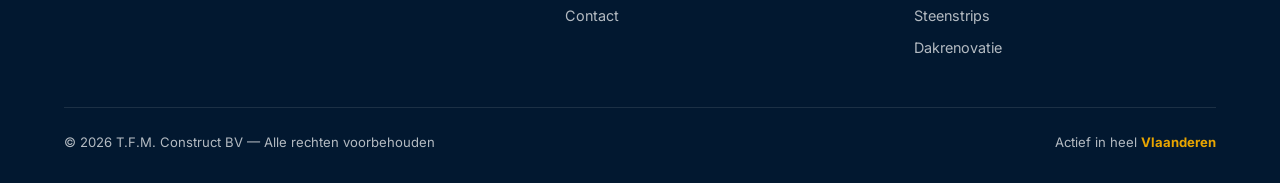
==== commit f075e1e7: "Fix logos: navy filter on header, white on footer; fix kaleien photo in diensten" ====
--- a/index.html
+++ b/index.html
@@ -426,7 +426,7 @@
   <div class="si">
     <div class="footer-grid">
       <div class="footer-brand">
-        <img src="logo.svg" class="logo-img" alt="T.F.M. Construct BV" width="160" height="90" loading="lazy">
+        <img src="logo.svg" class="logo-img logo-white" alt="T.F.M. Construct BV" width="160" height="90" loading="lazy">
         <p data-i18n="footer.brand">T.F.M. Construct BV is uw specialist in gevel- en dakwerken in Vlaanderen. Kwaliteit, vakmanschap en garantie staan bij ons centraal.</p>
       </div>
       <div>
--- a/style.css
+++ b/style.css
@@ -53,7 +53,8 @@
 .nav{position:fixed;top:0;left:0;right:0;z-index:1000;height:70px;background:#fff;border-bottom:1px solid rgba(5,40,76,.08);display:flex;align-items:center;transition:box-shadow var(--transition)}
 .nav.scrolled{box-shadow:0 2px 20px rgba(5,40,76,.12);border-bottom-color:transparent}
 .nav-inner{max-width:1200px;width:100%;margin:0 auto;padding:0 24px;display:flex;align-items:center;justify-content:space-between}
-.logo-img{height:46px;width:auto;max-width:140px}
+.logo-img{height:46px;width:auto;max-width:140px;filter:brightness(0) saturate(100%) invert(13%) sepia(77%) saturate(827%) hue-rotate(184deg) brightness(91%) contrast(103%)}
+.logo-img.logo-white{filter:brightness(0) invert(1)}
 .nav-links{display:flex;align-items:center;gap:2rem}
 .nav-links a{font-family:'Barlow Condensed',sans-serif;font-weight:600;font-size:.95rem;letter-spacing:.08em;text-transform:uppercase;color:rgba(5,40,76,.65);transition:color var(--transition);padding:.25rem 0;border-bottom:2px solid transparent}
 .nav-links a:hover,.nav-links a.active{color:var(--navy);border-bottom-color:var(--gold)}
@@ -205,8 +206,8 @@
 .mobile-cta-bar{display:none;position:fixed;bottom:0;left:0;right:0;z-index:950;background:var(--gold);padding:14px 20px;box-shadow:0 -4px 20px rgba(0,0,0,.18)}
 .mobile-cta-bar a{display:block;width:100%;text-align:center;font-family:'Barlow Condensed',sans-serif;font-weight:700;font-size:1.05rem;letter-spacing:.1em;text-transform:uppercase;color:var(--navy-dk);text-decoration:none}
 
-/* ---------- Sticky CTA (bottom-right) ---------- */
-.sticky-cta{position:fixed;bottom:28px;right:24px;z-index:900;font-family:'Barlow Condensed',sans-serif;font-weight:700;font-size:.9rem;letter-spacing:.06em;text-transform:uppercase;background:var(--gold);color:var(--navy-dk);padding:.65rem 1.4rem;border-radius:50px;box-shadow:0 4px 20px rgba(232,165,0,.45);animation:ctaPulse 2.5s infinite;transition:opacity .3s,transform .3s}
+/* ---------- Sticky CTA (bottom-left) ---------- */
+.sticky-cta{position:fixed;bottom:28px;left:24px;z-index:900;font-family:'Barlow Condensed',sans-serif;font-weight:700;font-size:.9rem;letter-spacing:.06em;text-transform:uppercase;background:var(--gold);color:var(--navy-dk);padding:.65rem 1.4rem;border-radius:50px;box-shadow:0 4px 20px rgba(232,165,0,.45);animation:ctaPulse 2.5s infinite;transition:opacity .3s,transform .3s}
 .sticky-cta:hover{background:var(--gold-lt);animation:none;transform:translateY(-2px)}
 .sticky-cta.hidden{opacity:0;pointer-events:none;transform:translateY(10px)}
 @keyframes ctaPulse{0%,100%{box-shadow:0 4px 20px rgba(232,165,0,.45)}50%{box-shadow:0 4px 32px rgba(232,165,0,.75),0 0 0 8px rgba(232,165,0,.12)}}
@@ -330,9 +331,9 @@
   /* Kaart */
   .map-wrap{flex-direction:column;gap:1.5rem}
   /* Floating knoppen — kleiner op mobiel */
-  .wa-float{width:48px;height:48px;bottom:20px;left:16px}
+  .wa-float{width:48px;height:48px;bottom:20px;right:16px}
   .wa-float svg{width:24px;height:24px}
-  .sticky-cta{font-size:.8rem;padding:.55rem 1.1rem;bottom:20px;right:16px}
+  .sticky-cta{font-size:.8rem;padding:.55rem 1.1rem;bottom:20px;left:16px}
   /* Hero */
   .hero{min-height:90vh}
   .hero-bg{background-position:center 60%}
